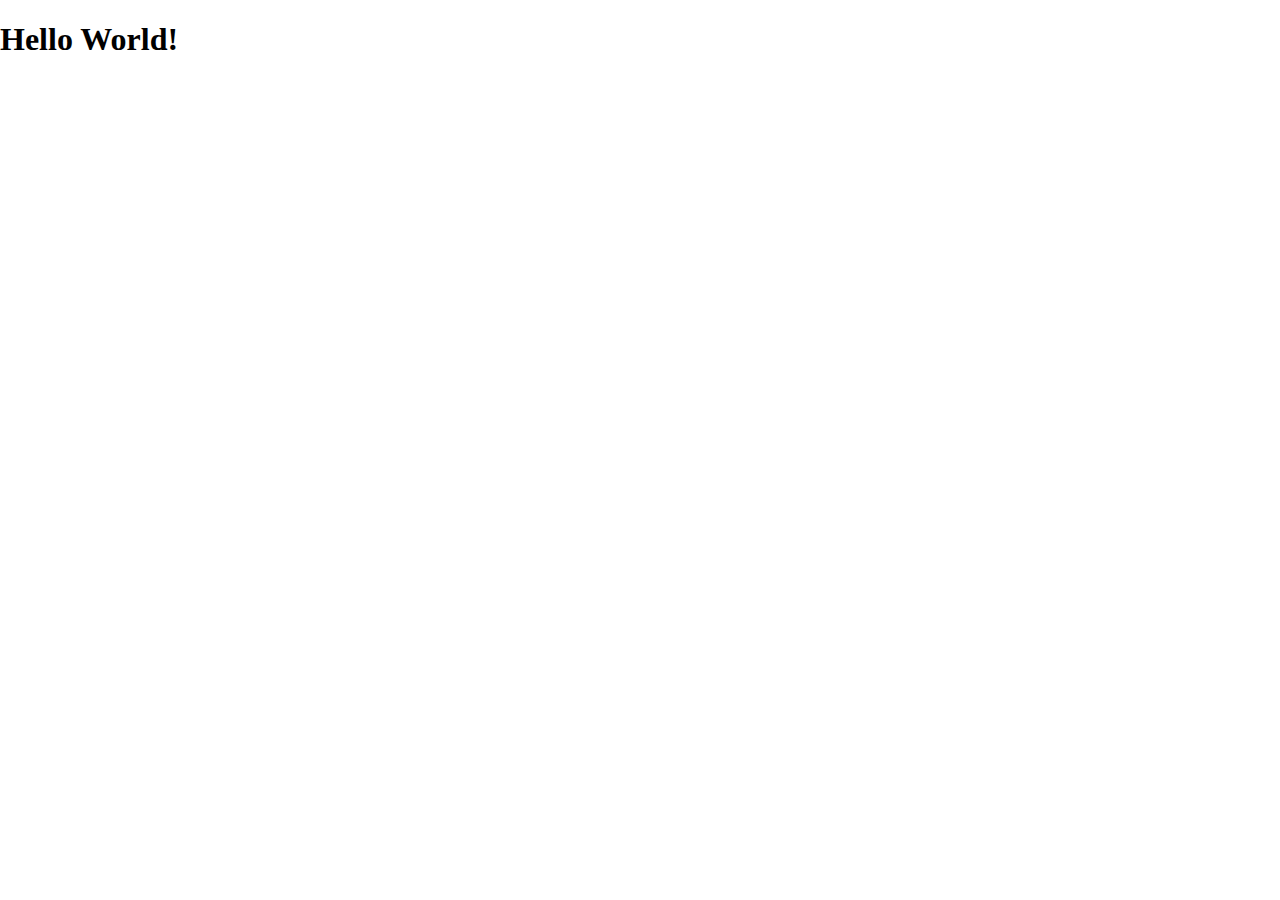
==== deploy/index.html @ ebaa6a8f "Template" ====
<!doctype html>
<html lang="en">

  <head>
    <meta charset="UTF-8">
    <meta name="viewport" content="width=device-width, initial-scale=1.0">
    <meta http-equiv="X-UA-Compatible" content="ie=edge">
    <link rel="stylesheet" href="css/styles.css">
    <title>Starting Template</title>
  </head>

  <body>

    <h1>Hello World!</h1>

    <!-- <header>

    </header>

    <section>

    </section>

    <footer>

    </footer> -->

    <script src="js/scripts-min.js"></script>
  </body>
</html>
---- deploy/css/styles.css ----
/* =============
    Mixins
============= */
/* ---------------- Font Sizing ---------------- */
html {
  font-size: 100%;
}

/* ---------------- Media Queries ---------------- */
/* =============
    Variables
============= */
/*! normalize.css v8.0.1 | MIT License | github.com/necolas/normalize.css */
/* Document
   ========================================================================== */
/**
 * 1. Correct the line height in all browsers.
 * 2. Prevent adjustments of font size after orientation changes in iOS.
 */
html {
  line-height: 1.15;
  /* 1 */
  -webkit-text-size-adjust: 100%;
  /* 2 */
}

/* Sections
   ========================================================================== */
/**
 * Remove the margin in all browsers.
 */
body {
  margin: 0;
}

/**
 * Render the `main` element consistently in IE.
 */
main {
  display: block;
}

/**
 * Correct the font size and margin on `h1` elements within `section` and
 * `article` contexts in Chrome, Firefox, and Safari.
 */
h1 {
  font-size: 2em;
  margin: 0.67em 0;
}

/* Grouping content
   ========================================================================== */
/**
 * 1. Add the correct box sizing in Firefox.
 * 2. Show the overflow in Edge and IE.
 */
hr {
  box-sizing: content-box;
  /* 1 */
  height: 0;
  /* 1 */
  overflow: visible;
  /* 2 */
}

/**
 * 1. Correct the inheritance and scaling of font size in all browsers.
 * 2. Correct the odd `em` font sizing in all browsers.
 */
pre {
  font-family: monospace, monospace;
  /* 1 */
  font-size: 1em;
  /* 2 */
}

/* Text-level semantics
   ========================================================================== */
/**
 * Remove the gray background on active links in IE 10.
 */
a {
  background-color: transparent;
}

/**
 * 1. Remove the bottom border in Chrome 57-
 * 2. Add the correct text decoration in Chrome, Edge, IE, Opera, and Safari.
 */
abbr[title] {
  border-bottom: none;
  /* 1 */
  text-decoration: underline;
  /* 2 */
  text-decoration: underline dotted;
  /* 2 */
}

/**
 * Add the correct font weight in Chrome, Edge, and Safari.
 */
b,
strong {
  font-weight: bolder;
}

/**
 * 1. Correct the inheritance and scaling of font size in all browsers.
 * 2. Correct the odd `em` font sizing in all browsers.
 */
code,
kbd,
samp {
  font-family: monospace, monospace;
  /* 1 */
  font-size: 1em;
  /* 2 */
}

/**
 * Add the correct font size in all browsers.
 */
small {
  font-size: 80%;
}

/**
 * Prevent `sub` and `sup` elements from affecting the line height in
 * all browsers.
 */
sub,
sup {
  font-size: 75%;
  line-height: 0;
  position: relative;
  vertical-align: baseline;
}

sub {
  bottom: -0.25em;
}

sup {
  top: -0.5em;
}

/* Embedded content
   ========================================================================== */
/**
 * Remove the border on images inside links in IE 10.
 */
img {
  border-style: none;
}

/* Forms
   ========================================================================== */
/**
 * 1. Change the font styles in all browsers.
 * 2. Remove the margin in Firefox and Safari.
 */
button,
input,
optgroup,
select,
textarea {
  font-family: inherit;
  /* 1 */
  font-size: 100%;
  /* 1 */
  line-height: 1.15;
  /* 1 */
  margin: 0;
  /* 2 */
}

/**
 * Show the overflow in IE.
 * 1. Show the overflow in Edge.
 */
button,
input {
  /* 1 */
  overflow: visible;
}

/**
 * Remove the inheritance of text transform in Edge, Firefox, and IE.
 * 1. Remove the inheritance of text transform in Firefox.
 */
button,
select {
  /* 1 */
  text-transform: none;
}

/**
 * Correct the inability to style clickable types in iOS and Safari.
 */
button,
[type=button],
[type=reset],
[type=submit] {
  -webkit-appearance: button;
}

/**
 * Remove the inner border and padding in Firefox.
 */
button::-moz-focus-inner,
[type=button]::-moz-focus-inner,
[type=reset]::-moz-focus-inner,
[type=submit]::-moz-focus-inner {
  border-style: none;
  padding: 0;
}

/**
 * Restore the focus styles unset by the previous rule.
 */
button:-moz-focusring,
[type=button]:-moz-focusring,
[type=reset]:-moz-focusring,
[type=submit]:-moz-focusring {
  outline: 1px dotted ButtonText;
}

/**
 * Correct the padding in Firefox.
 */
fieldset {
  padding: 0.35em 0.75em 0.625em;
}

/**
 * 1. Correct the text wrapping in Edge and IE.
 * 2. Correct the color inheritance from `fieldset` elements in IE.
 * 3. Remove the padding so developers are not caught out when they zero out
 *    `fieldset` elements in all browsers.
 */
legend {
  box-sizing: border-box;
  /* 1 */
  color: inherit;
  /* 2 */
  display: table;
  /* 1 */
  max-width: 100%;
  /* 1 */
  padding: 0;
  /* 3 */
  white-space: normal;
  /* 1 */
}

/**
 * Add the correct vertical alignment in Chrome, Firefox, and Opera.
 */
progress {
  vertical-align: baseline;
}

/**
 * Remove the default vertical scrollbar in IE 10+.
 */
textarea {
  overflow: auto;
}

/**
 * 1. Add the correct box sizing in IE 10.
 * 2. Remove the padding in IE 10.
 */
[type=checkbox],
[type=radio] {
  box-sizing: border-box;
  /* 1 */
  padding: 0;
  /* 2 */
}

/**
 * Correct the cursor style of increment and decrement buttons in Chrome.
 */
[type=number]::-webkit-inner-spin-button,
[type=number]::-webkit-outer-spin-button {
  height: auto;
}

/**
 * 1. Correct the odd appearance in Chrome and Safari.
 * 2. Correct the outline style in Safari.
 */
[type=search] {
  -webkit-appearance: textfield;
  /* 1 */
  outline-offset: -2px;
  /* 2 */
}

/**
 * Remove the inner padding in Chrome and Safari on macOS.
 */
[type=search]::-webkit-search-decoration {
  -webkit-appearance: none;
}

/**
 * 1. Correct the inability to style clickable types in iOS and Safari.
 * 2. Change font properties to `inherit` in Safari.
 */
::-webkit-file-upload-button {
  -webkit-appearance: button;
  /* 1 */
  font: inherit;
  /* 2 */
}

/* Interactive
   ========================================================================== */
/*
 * Add the correct display in Edge, IE 10+, and Firefox.
 */
details {
  display: block;
}

/*
 * Add the correct display in all browsers.
 */
summary {
  display: list-item;
}

/* Misc
   ========================================================================== */
/**
 * Add the correct display in IE 10+.
 */
template {
  display: none;
}

/**
 * Add the correct display in IE 10.
 */
[hidden] {
  display: none;
}

/* =============
    Base
============= */
/* =============
    Typography
============= */
/* =============
    Buttons
============= */
/* =============
    Forms
============= */
[type=text], [type=password], [type=date], [type=datetime], [type=datetime-local], [type=month], [type=week], [type=email], [type=number], [type=search], [type=tel], [type=time], [type=url], [type=color], textarea {
  box-shadow: none;
}

[type=text]:focus, [type=password]:focus, [type=date]:focus, [type=datetime]:focus, [type=datetime-local]:focus, [type=month]:focus, [type=week]:focus, [type=email]:focus, [type=number]:focus, [type=search]:focus, [type=tel]:focus, [type=time]:focus, [type=url]:focus, [type=color]:focus, textarea:focus {
  box-shadow: none;
}

input[type=text],
input[type=email],
input[type=password],
textarea {
  -webkit-appearance: none;
}

/* =============
    Navigation
============= */
/* =============
    Header
============= */
/* =============
    Footer
============= */
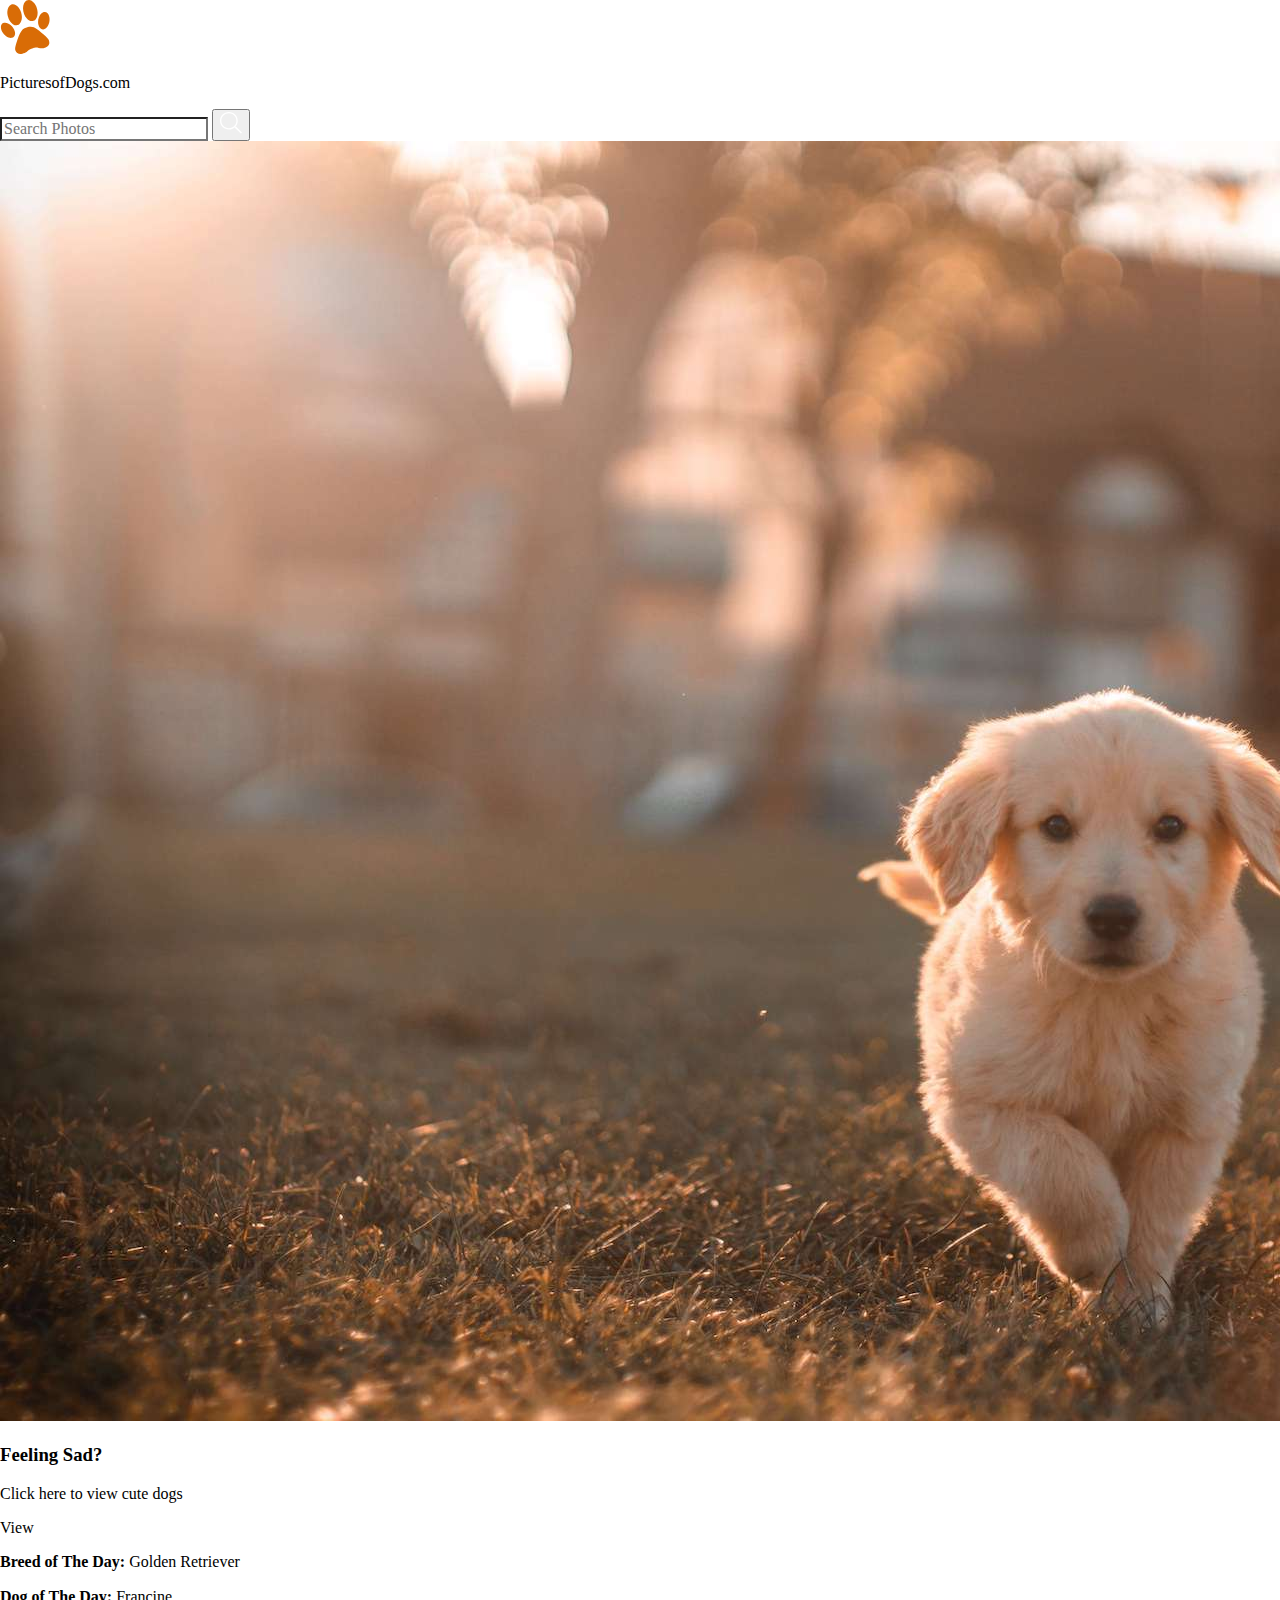
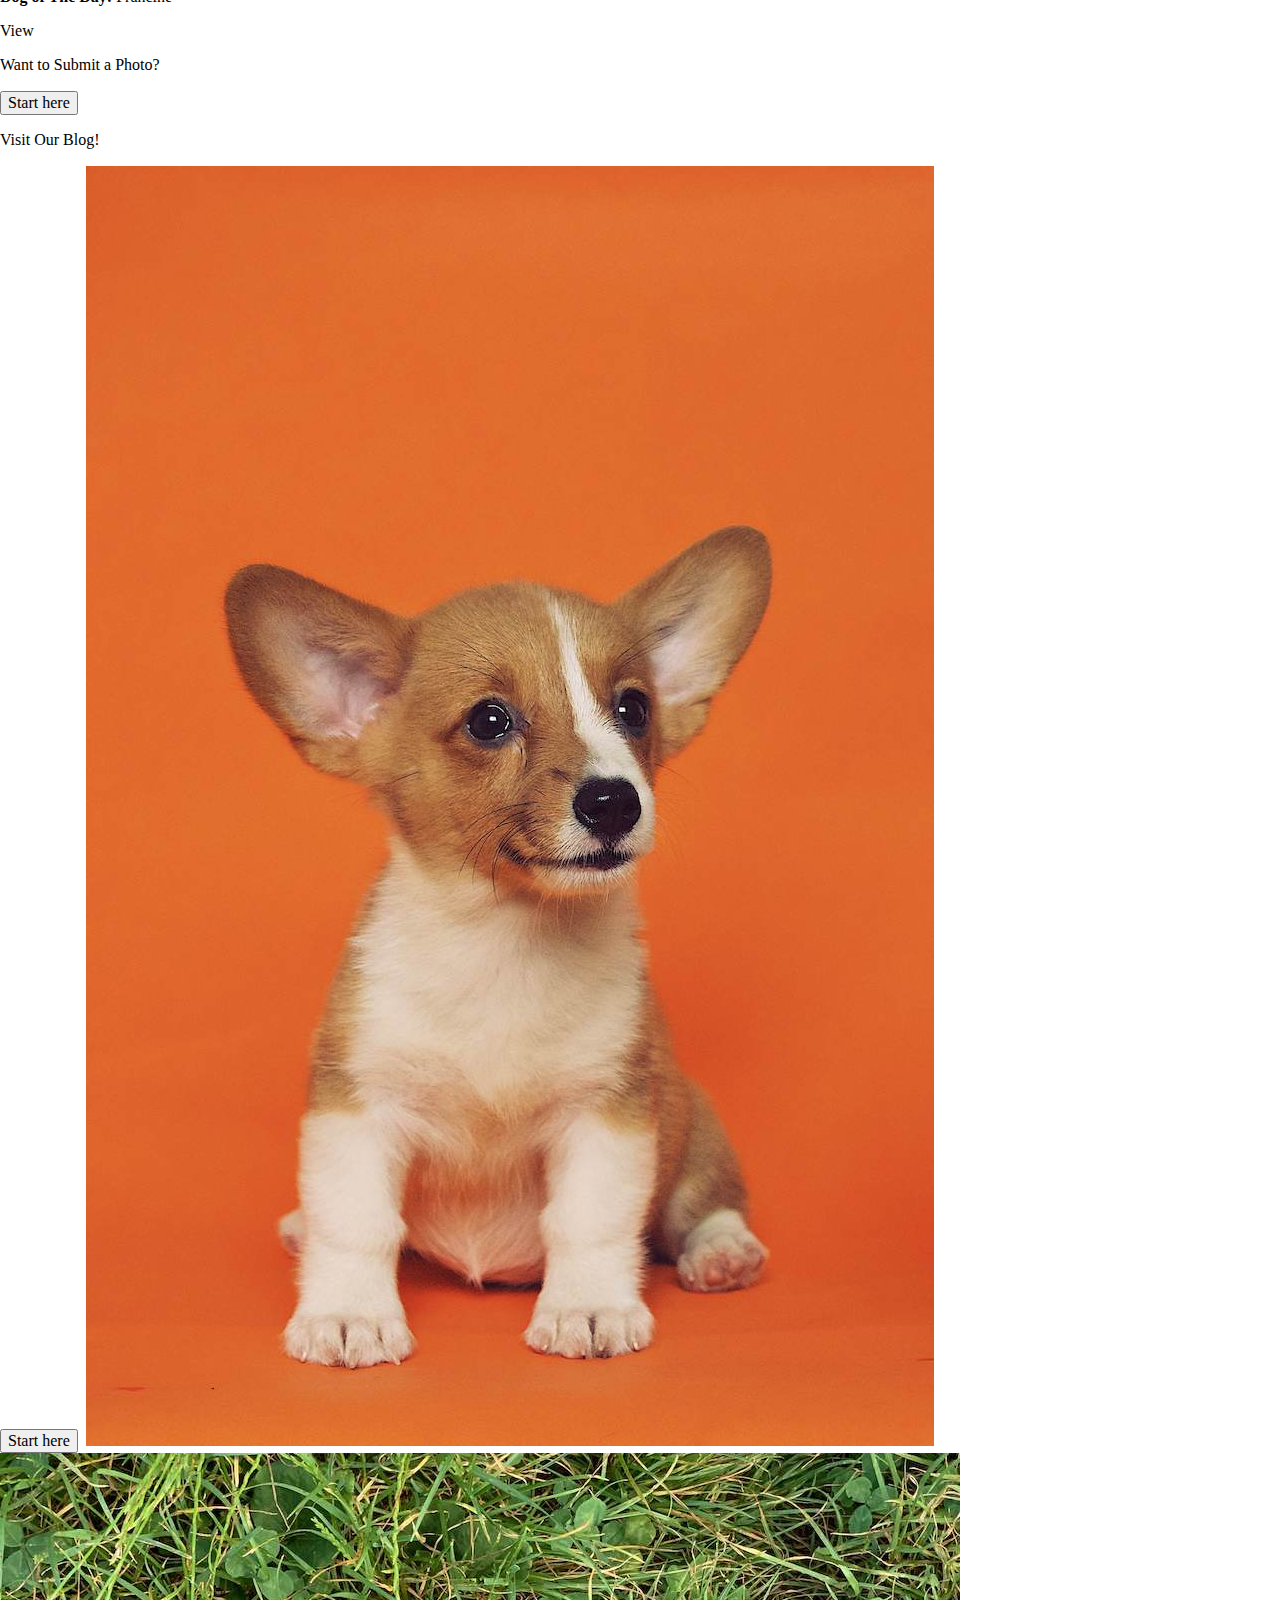
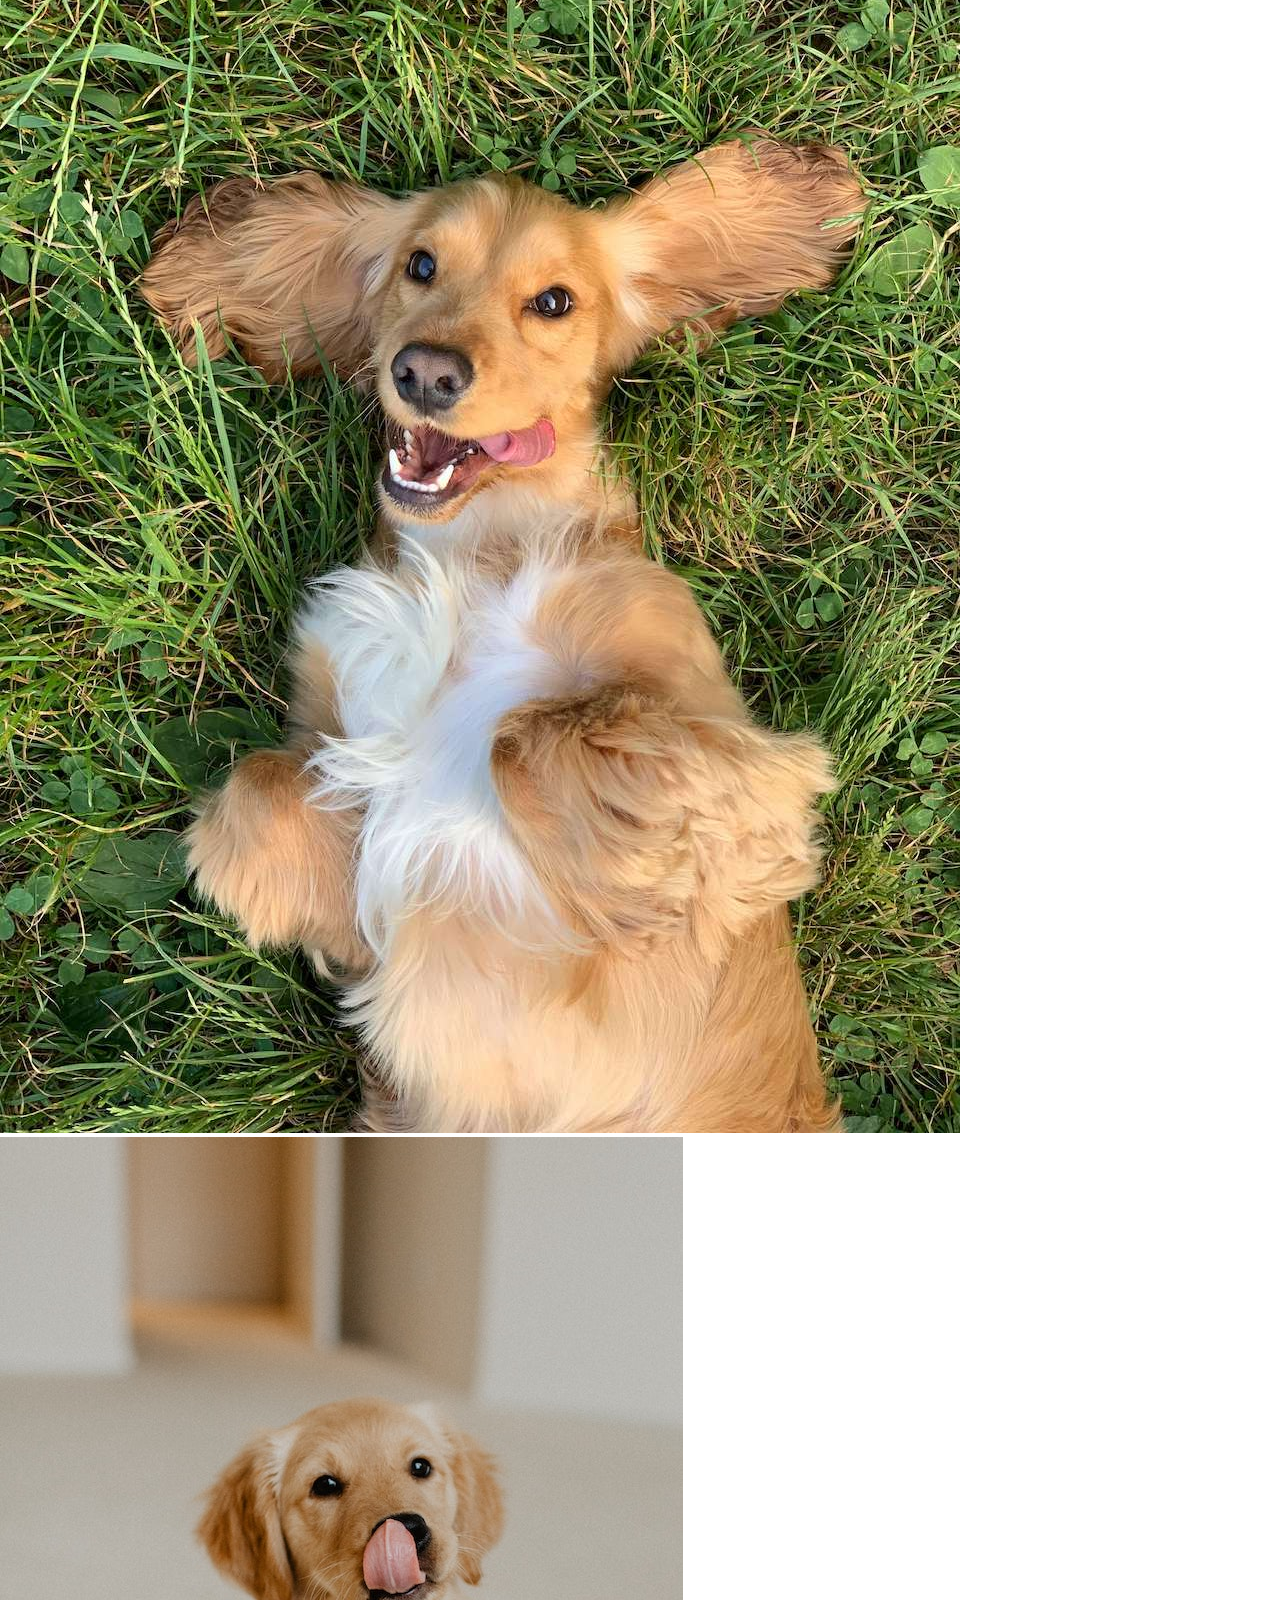
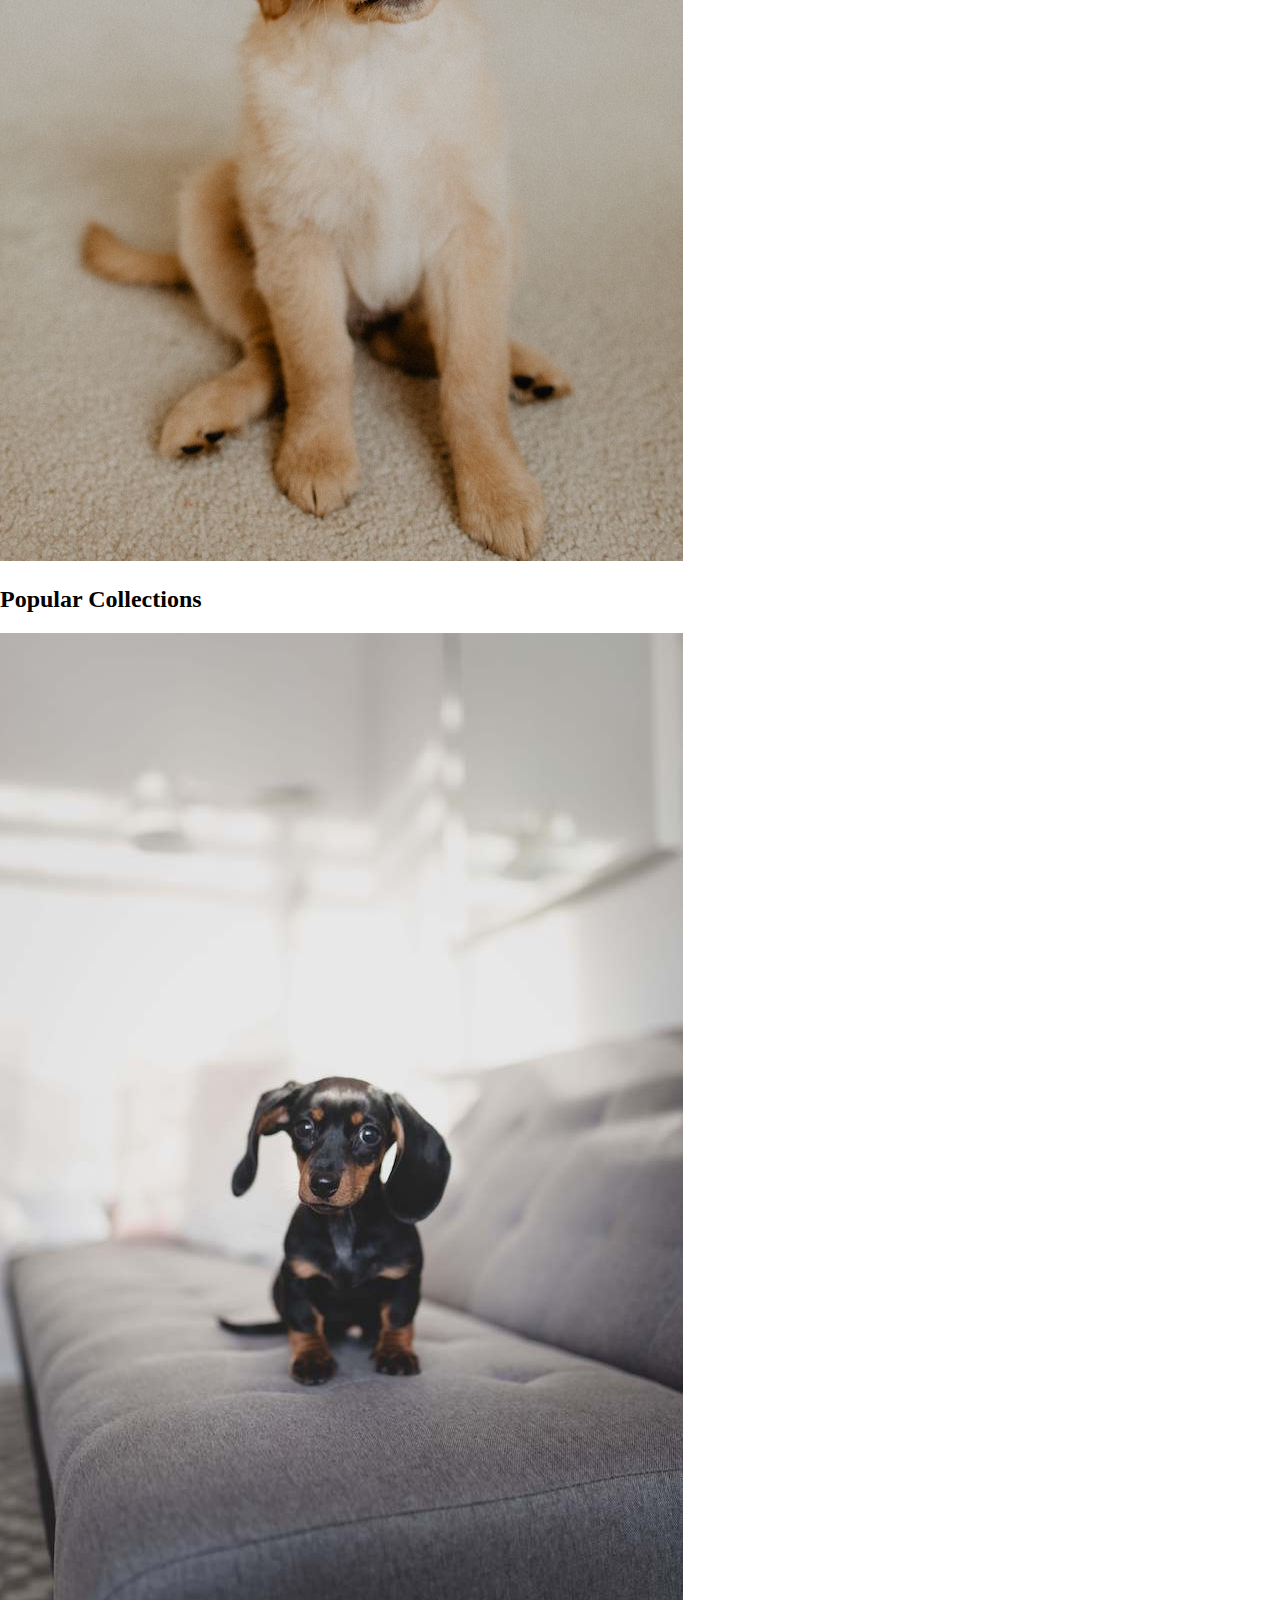
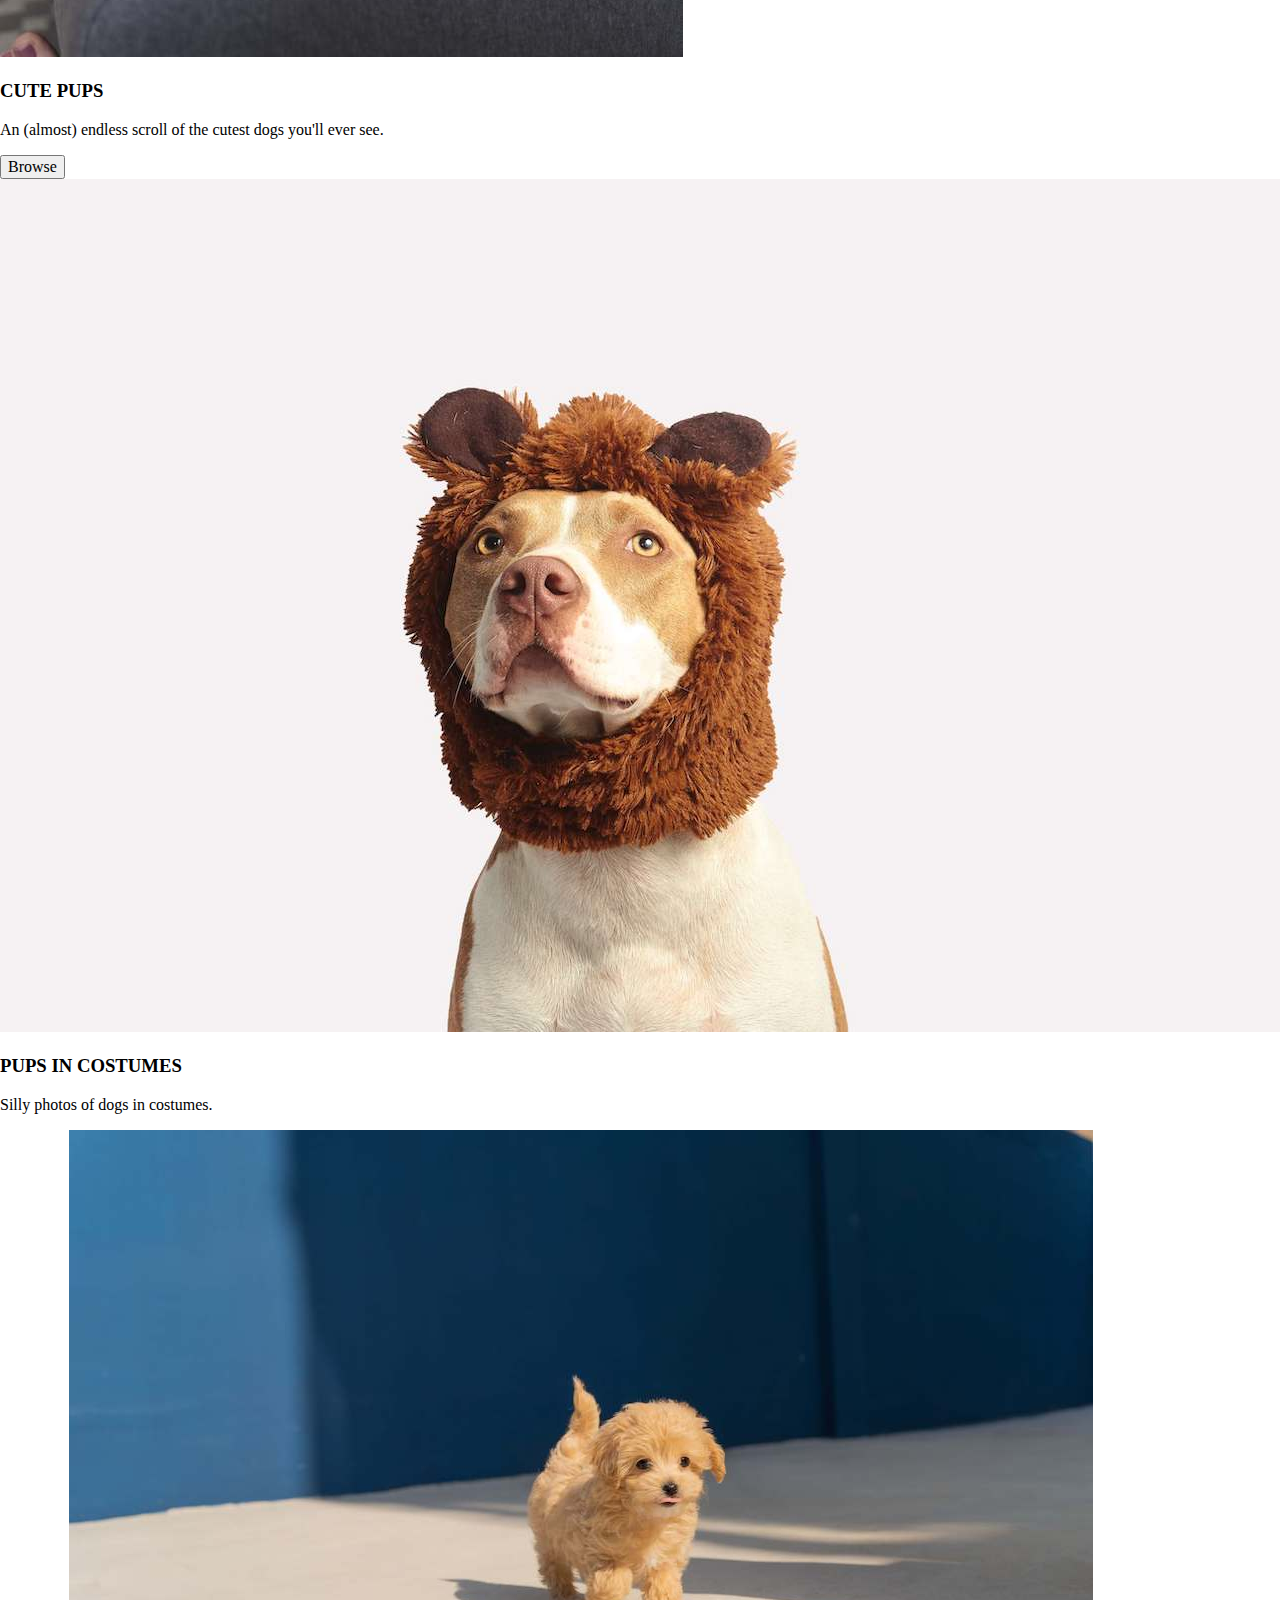
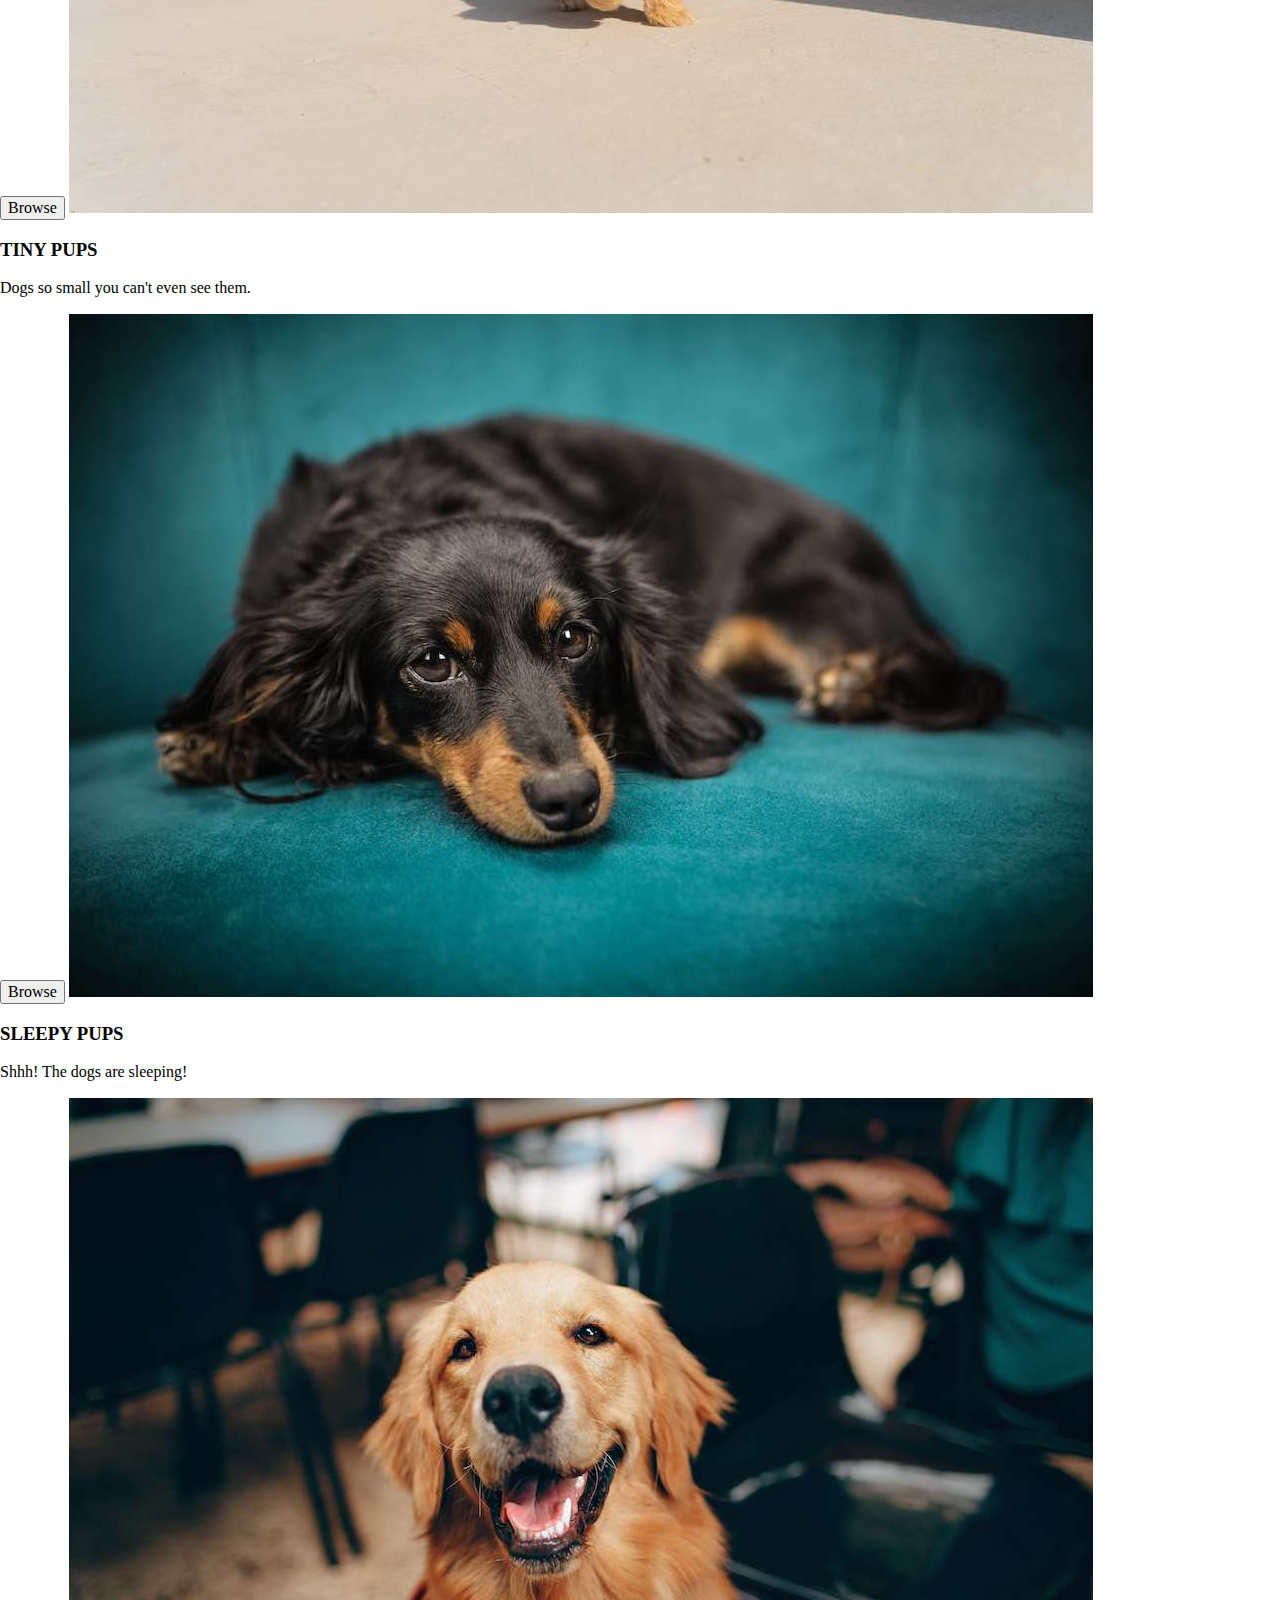
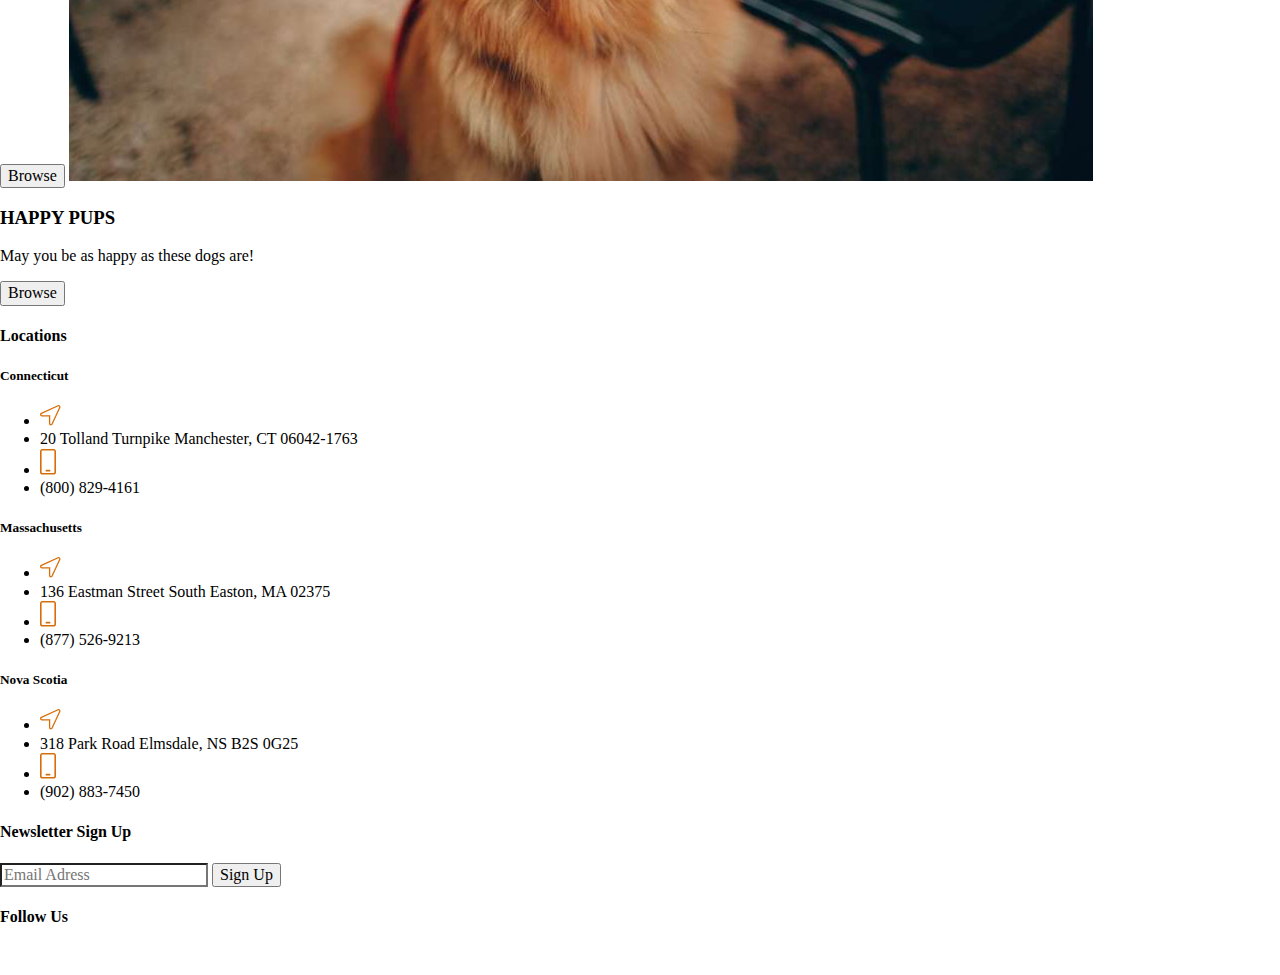
==== commit f4d461e6: "4/12 Homework" ====
--- a/deploy/index.html
+++ b/deploy/index.html
@@ -6,25 +6,133 @@
     <meta name="viewport" content="width=device-width, initial-scale=1.0">
     <meta http-equiv="X-UA-Compatible" content="ie=edge">
     <link rel="stylesheet" href="css/styles.css">
-    <title>Starting Template</title>
+    <title>PicturesofDogs</title>
   </head>
 
+  
+
   <body>
-
-    <h1>Hello World!</h1>
-
-    <!-- <header>
-
+    <header>
+      <nav>
+        <img src="img/logo/logo.svg" alt="PicturesofDogs.com paw logo"/>
+        <p>PicturesofDogs.com</p>
+      </nav>
+      <div class="search-container">
+        <form action="/action_page.php">
+          <input type="text" placeholder="Search Photos" name="search">
+          <button type="submit">
+            <img src="img/icon/search.svg">
+          </button>
+        </form>
+      </div>
     </header>
-
+  
+    <!--hero 1-->
     <section>
-
+      <img src="img/hero/prance.jpg" alt="golden retriever puppy prancing"/>
     </section>
-
-    <footer>
-
-    </footer> -->
-
-    <script src="js/scripts-min.js"></script>
+  
+    <!--bar-->
+    <h3>Feeling Sad?</h3>
+    <p>Click here to view cute dogs</p>
+    <p><a href=""></a>View</p> <!--Add Link and icon-->
+  
+    <p><strong>Breed of The Day: </strong>Golden Retriever</p>
+    <p><strong>Dog of The Day: </strong>Francine</p>
+    <p><a href=""></a>View</p> <!--Add Link and icon-->
+  
+    <!--cards 1-->
+    <p>Want to Submit a Photo?</p>
+    <button onclick="">Start here</button>
+    <img src=""/> <!--Add Circle Photo-->
+  
+    <p>Visit Our Blog!</p>
+    <button onclick="">Start here</button>
+    <img src=""/> <!--Add Circle Photo-->
+  
+    <!--photo grid-->
+    <img src="img/hero/corgi.jpg" alt="corgi puppy"/>
+    <img src="img/hero/silly.jpg" alt="dauchsund with his tounge out"/>
+    <img src="img/hero/tounge.jpg" alt="golden retriever puppy with his tounge out"/>
+  
+  
+    <!--cards 2-->
+    <section>
+      <h2>Popular Collections</h2>
+  
+      <img src="img/cards/cute.jpg" alt="cute dauchsund puppy"/>
+      <h3>CUTE PUPS</h3>
+      <p>An (almost) endless scroll of the cutest dogs you'll ever see.</p>
+      <button onclick="">Browse</button>
+  
+      <img src="img/cards/costume.jpg" alt="dog in a costume"/>
+      <h3>PUPS IN COSTUMES</h3>
+      <p>Silly photos of dogs in costumes.</p>
+      <button onclick="">Browse</button>
+  
+      <img src="img/cards/tiny.jpg" alt="tiny dog"/>
+      <h3>TINY PUPS</h3>
+      <p>Dogs so small you can't even see them.</p>
+      <button onclick="">Browse</button>
+  
+      <img src="img/cards/sleepy.jpg" alt="sleeping dog"/>
+      <h3>SLEEPY PUPS</h3>
+      <p>Shhh! The dogs are sleeping!</p>
+      <button onclick="">Browse</button>
+  
+      <img src="img/cards/happy.jpg" alt="happy dog"/>
+      <h3>HAPPY PUPS</h3>
+      <p>May you be as happy as these dogs are!</p>
+      <button onclick="">Browse</button>
+      
+    </section>
+  
+      <footer>
+  
+        <h4>Locations</h4>
+        
+        <h5>Connecticut</h5>
+        <ul>
+          <li><embed src="img/icon/location.svg"/></li>
+          <li>20 Tolland  Turnpike
+            Manchester, CT 06042-1763</li>
+          <li><embed src="img/icon/mobile.svg"/></li>
+          <li>(800) 829-4161</li>
+        </ul>
+  
+        <h5>Massachusetts</h5>
+        <ul>
+          <li><embed src="img/icon/location.svg"/></li>
+          <li>136 Eastman Street South 
+            Easton,  MA 02375</li>
+            <li><embed src="img/icon/mobile.svg"/></li>
+          <li>(877)  526-9213</li>
+       </ul>
+  
+        <h5>Nova Scotia</h5>
+        <ul>
+          <li><embed src="img/icon/location.svg"/></li>
+          <li>318 Park Road 
+            Elmsdale, NS B2S 0G25</li>
+            <li><embed src="img/icon/mobile.svg"/></li>
+          <li>(902) 883-7450</li>
+        </ul>
+        
+  
+        <h4>Newsletter Sign Up</h4>
+        <form action="/action_page.php">
+          <input type="text" placeholder="Email Adress" name="email">
+          <button type="button" onclick="">Sign Up</button>
+        </form>
+  
+  
+        <h4>Follow Us</h4>
+        <img src="img/logo/youtube.svg"/> <!--Logos didnt copy over from Figma, file is blank-->
+        <img src="img/logo/twitter.svg"/> <!--Link logos to websites?-->
+        <img src="img/logo/instagram.svg"/>
+        <img src="img/logo/facebook.svg"/>
+  
+      </footer>
+          <script src="js/scripts-min.js"></script>
   </body>
 </html>
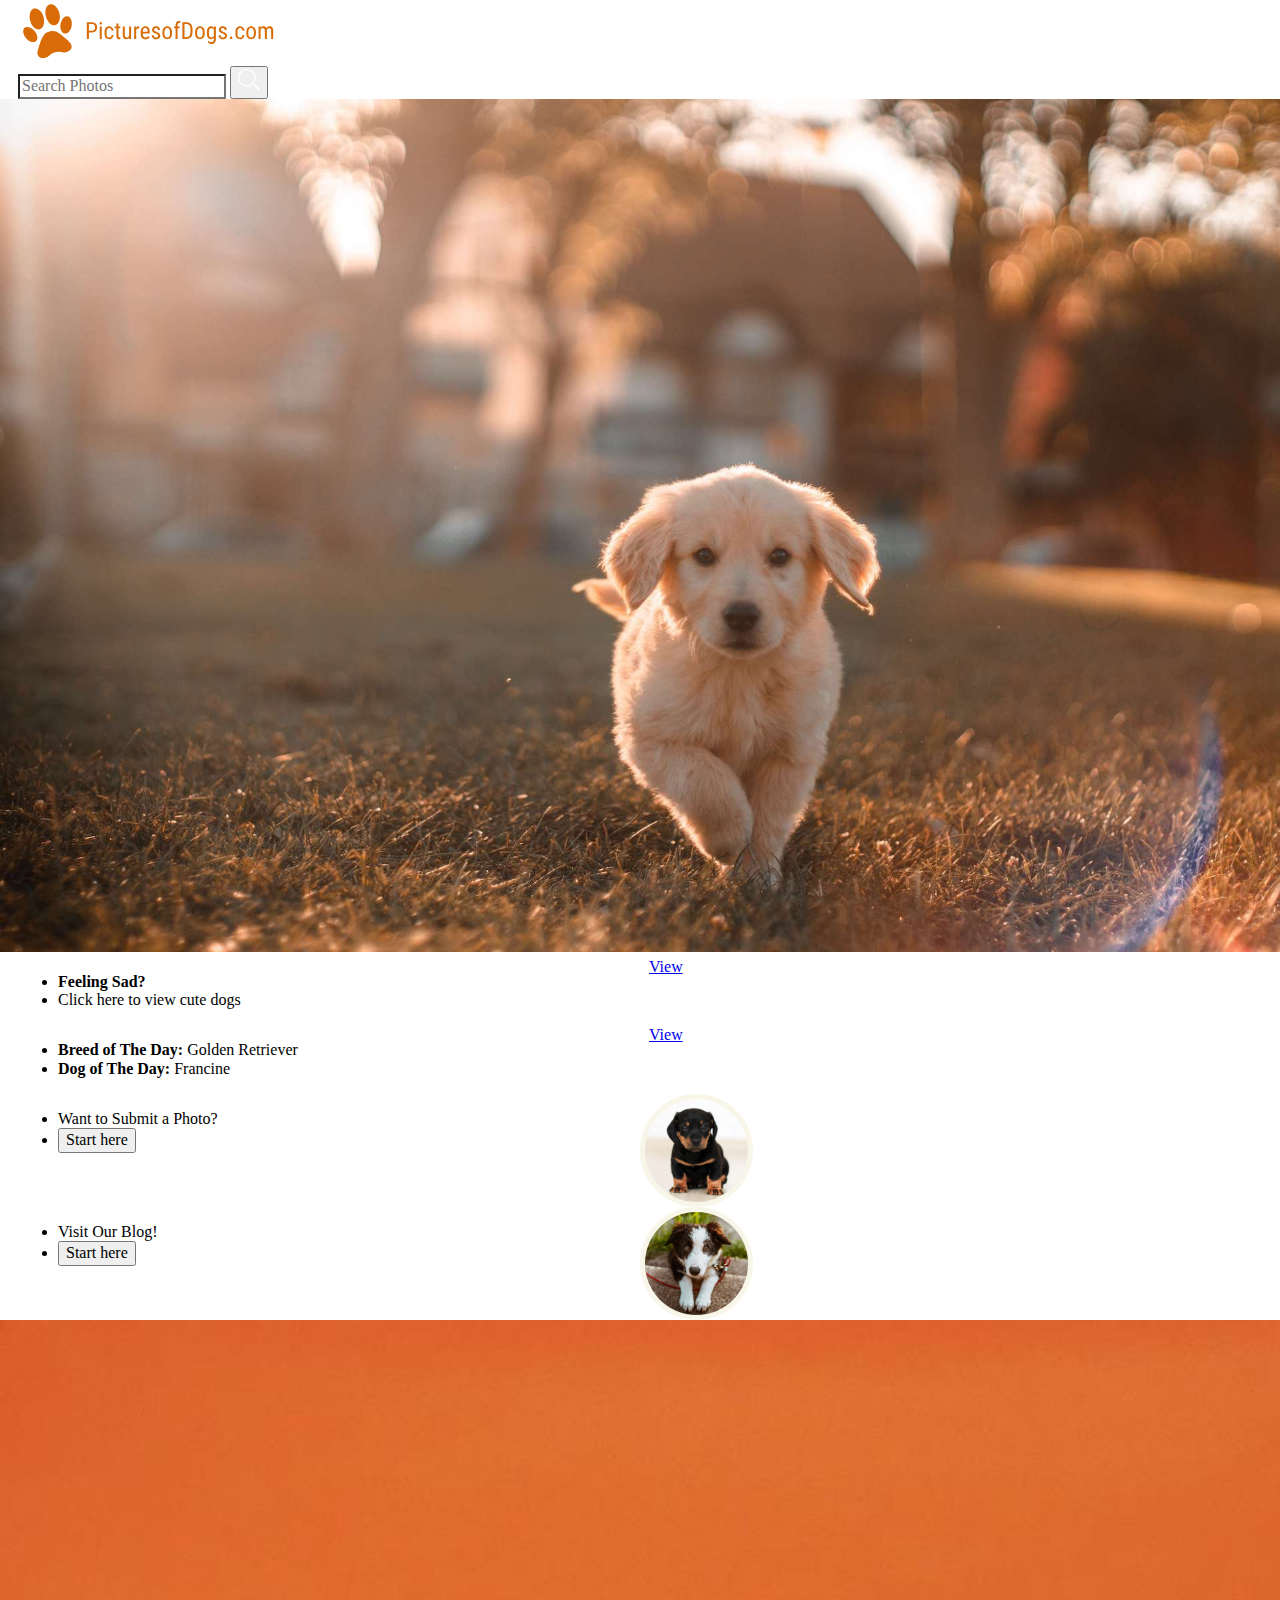
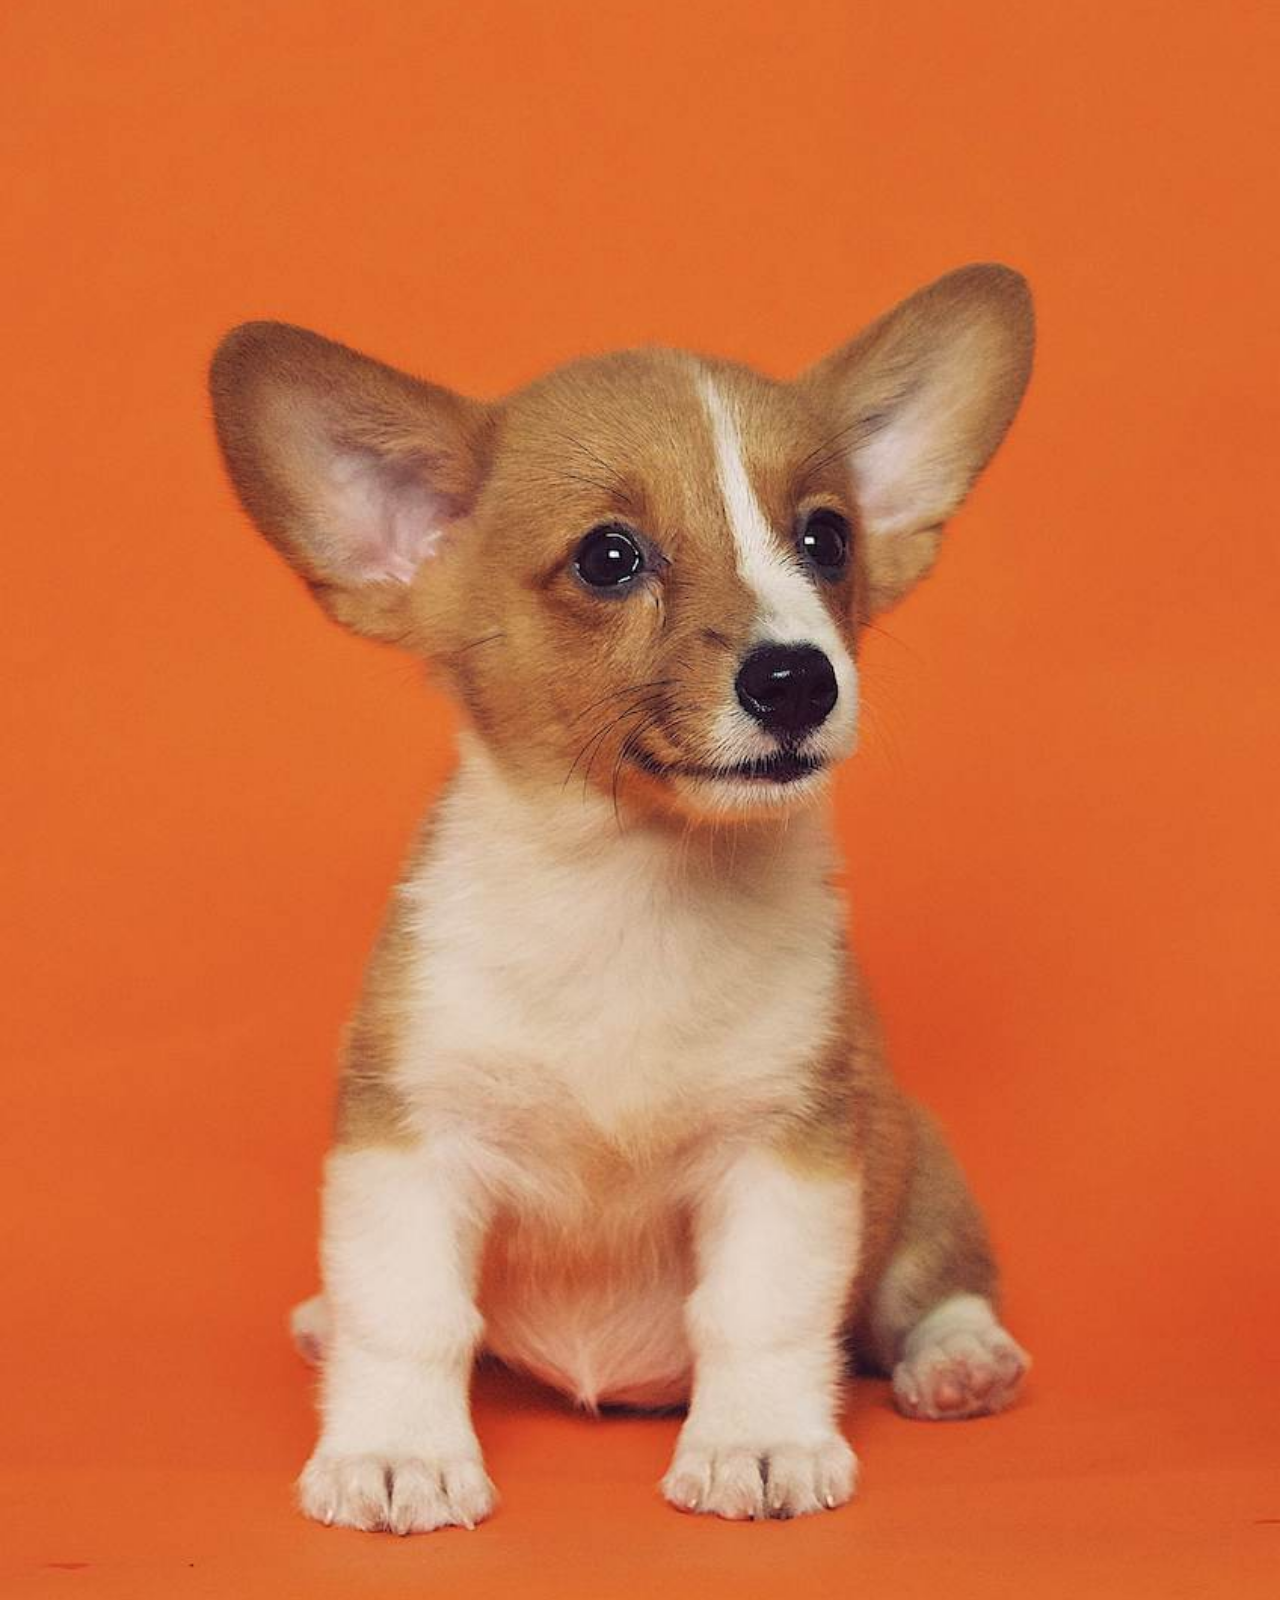
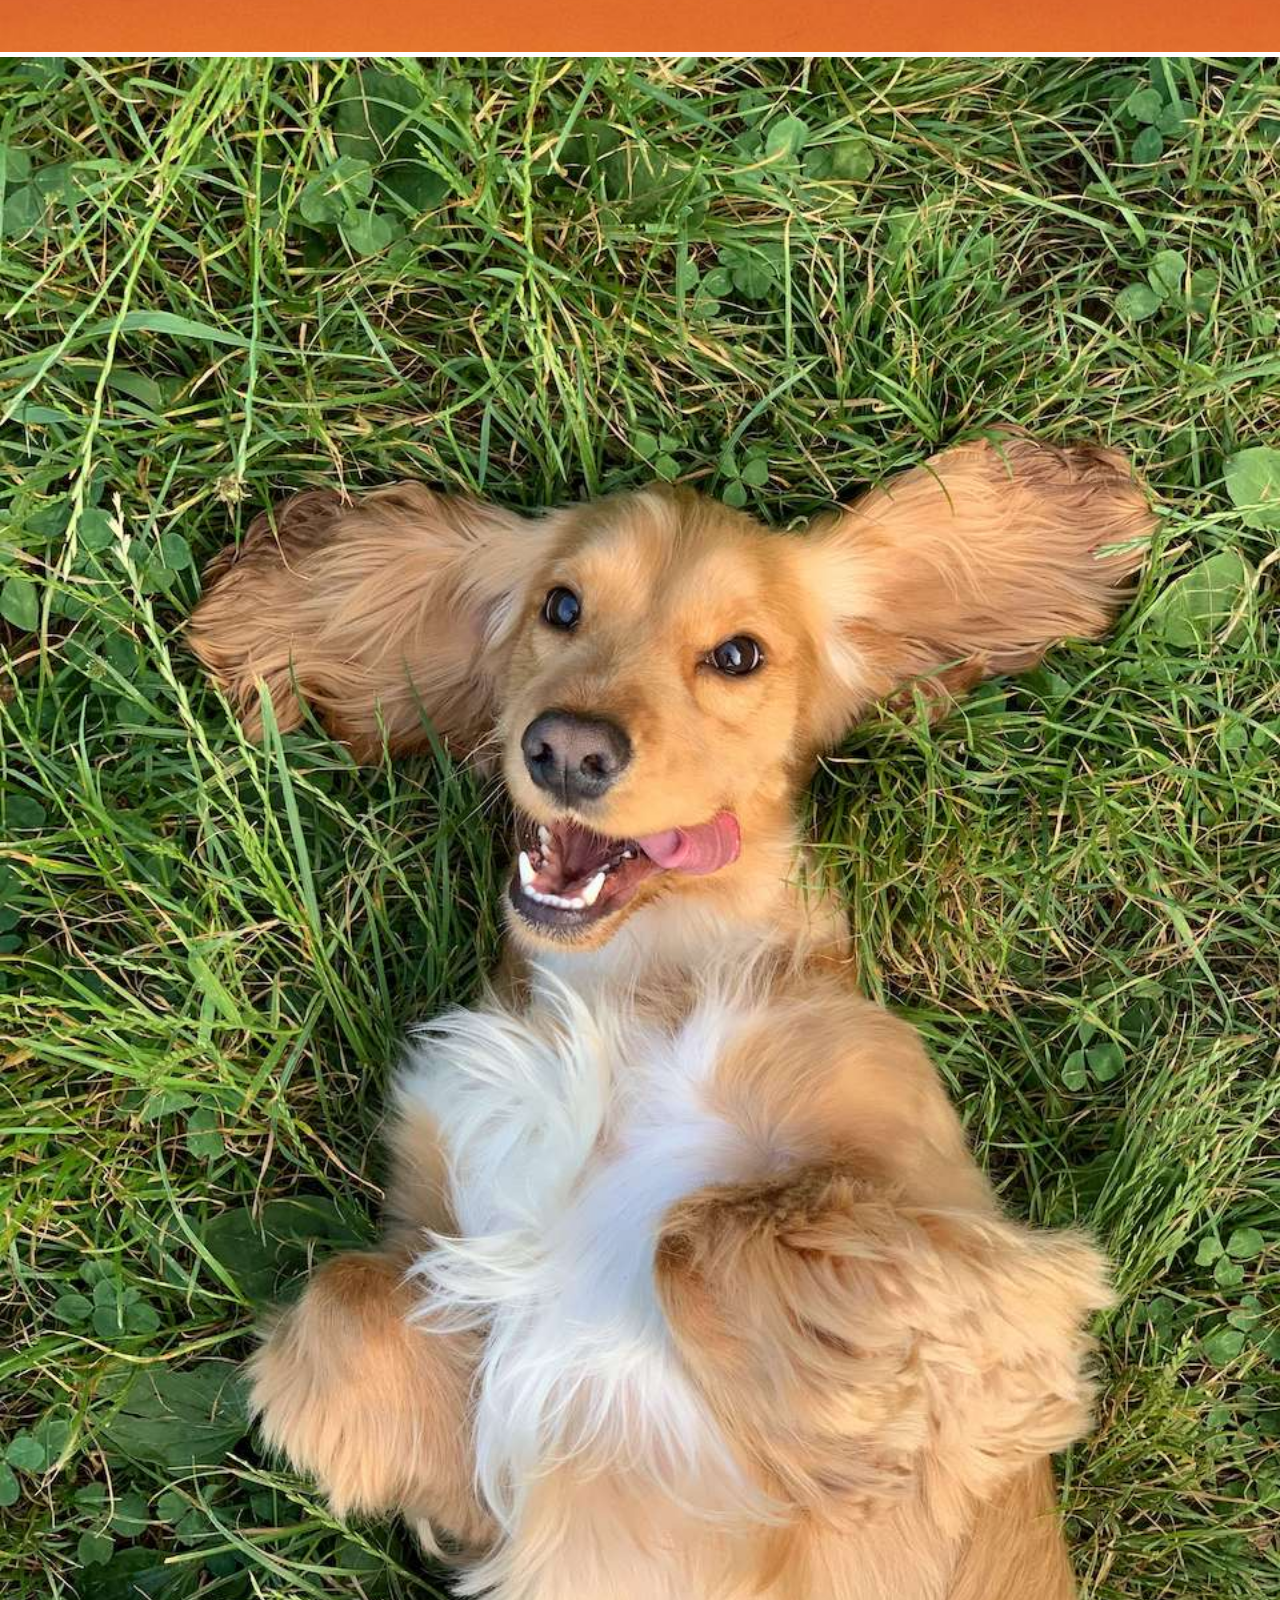
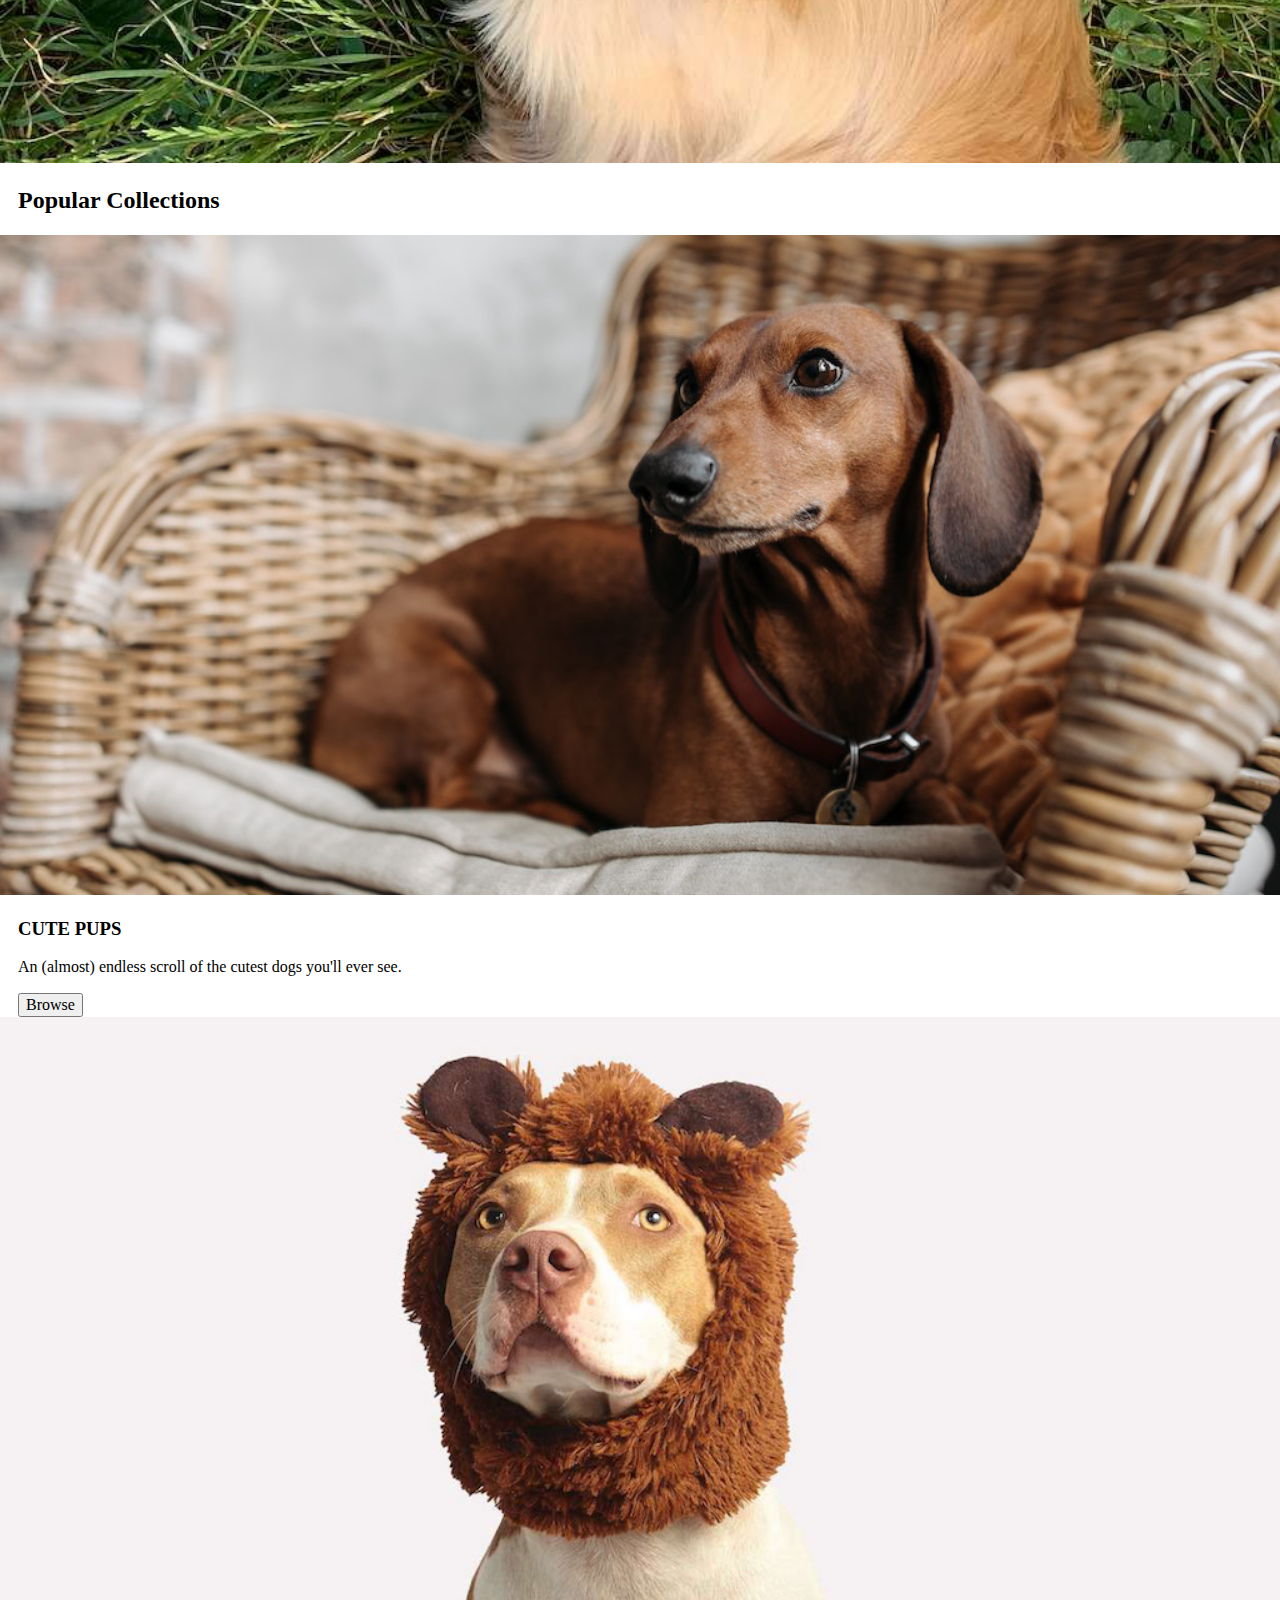
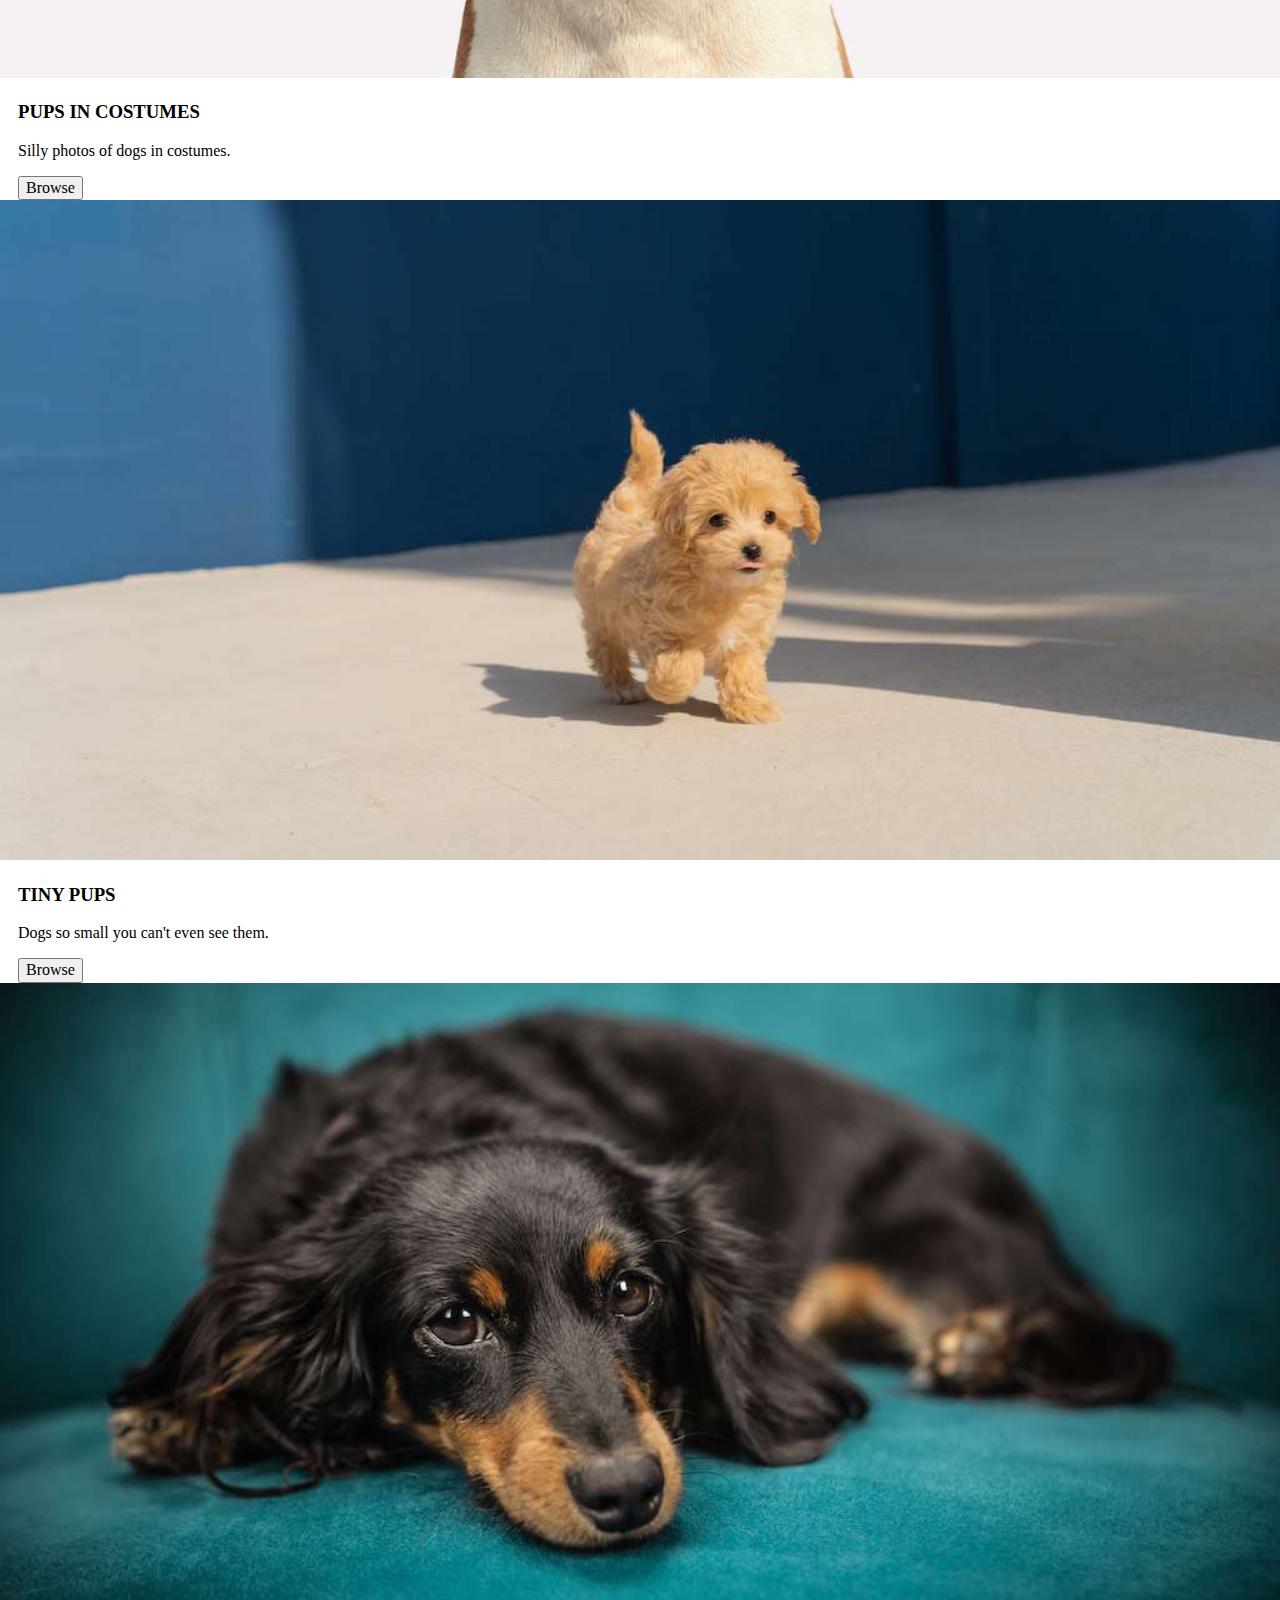
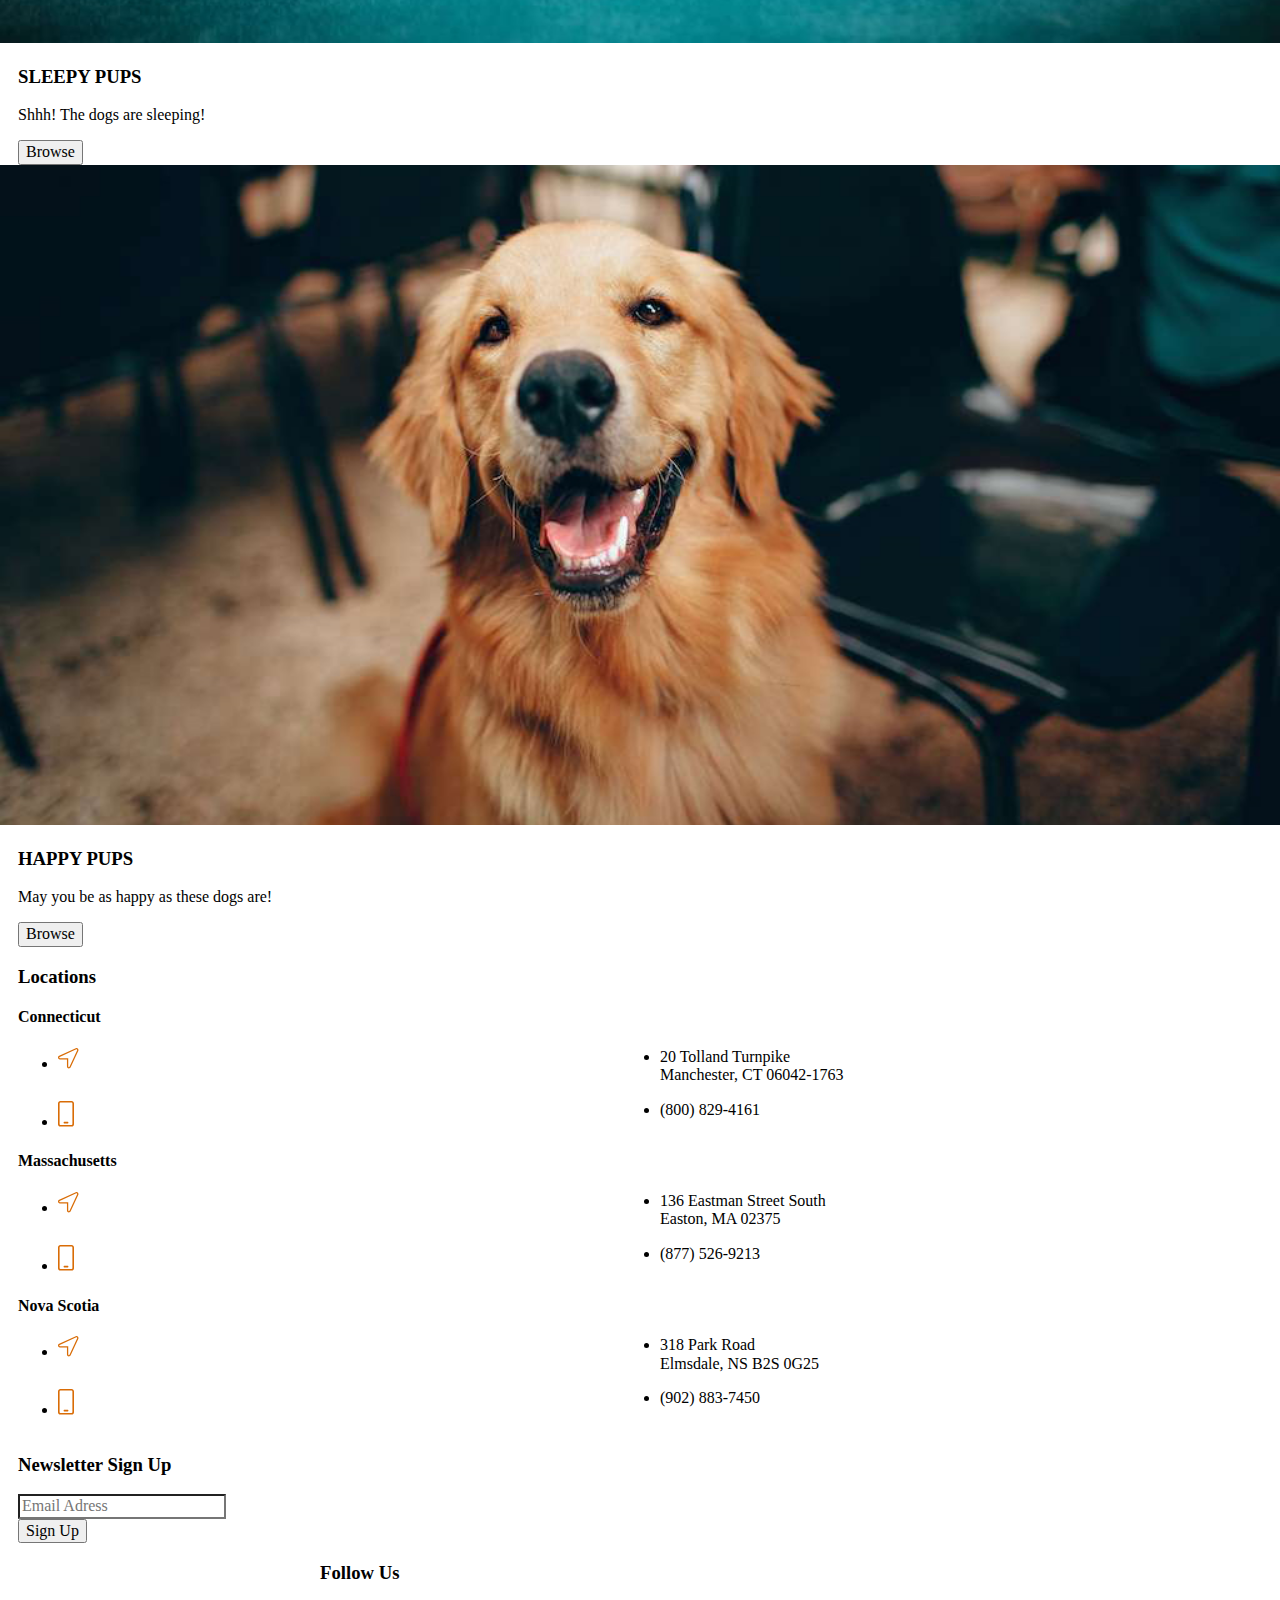
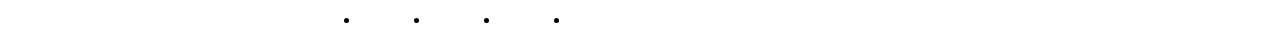
==== commit f0ea4c76: "Reskin CSS (grid)" ====
--- a/deploy/index.html
+++ b/deploy/index.html
@@ -9,130 +9,222 @@
     <title>PicturesofDogs</title>
   </head>
 
-  
-
   <body>
-    <header>
-      <nav>
-        <img src="img/logo/logo.svg" alt="PicturesofDogs.com paw logo"/>
-        <p>PicturesofDogs.com</p>
-      </nav>
-      <div class="search-container">
-        <form action="/action_page.php">
-          <input type="text" placeholder="Search Photos" name="search">
-          <button type="submit">
-            <img src="img/icon/search.svg">
-          </button>
-        </form>
+
+    <header class="container">
+      <div class="content">
+        <div>
+          <img src="img/logo/logo-small.svg" alt="PicturesofDogs.com paw logo"/>
+        </div>
       </div>
     </header>
+
+      <div class="search container">
+        <div class="content">
+          <form action="/action_page.php">
+            <input type="text" placeholder="Search Photos" name="search">
+            <button type="submit">
+              <img src="img/icon/search.svg" alt="search icon">
+            </button>
+          </form>
+        </div>
+      </div>
+    
   
     <!--hero 1-->
+    <section class="hero">
+      <img src="img/hero/prance.jpg" alt="golden retriever puppy prancing"/>
+    </section> 
+
+    <!--banners-->
+    <div class="banners container">
+      <div class="content">
+        <ul>
+          <li><strong>Feeling Sad?</strong></li>
+          <li>Click here to view cute dogs</li>
+        </ul>
+        <a href="#"><img src="img/icon/arrow.svg" alt="arrow">View</a> <!--Add Link?-->
+      </div>
+    </div>
+
+     <div class="banners container">
+       <div class="content">
+         <ul>
+          <li><strong>Breed of The Day: </strong>Golden Retriever</li>
+          <li><strong>Dog of The Day: </strong>Francine</li>
+        </ul>
+          <a href="#"><img src="img/icon/arrow.svg" alt="arrow">View</a> <!--Add Link?-->
+        </div>
+      </div>
+
+    <!--Start Here-->
+    <div class="start-here container">
+      <div class="content">
+        <ul>
+          <li>Want to Submit a Photo?</li>
+          <li><button onclick="">Start here</button></li>
+        </ul>
+        <img src="img/cards/puppy.png" alt=puppy> 
+      </div>
+    </div>
+  
+    <div class="start-here container">
+      <div class="content">
+        <ul>
+          <li>Visit Our Blog!</li>
+          <li><button onclick="">Start here</button></li>
+        </ul>
+        <img src="img/cards/collie.png" alt=collie>
+      </div>
+    </div>
+  
+    <!--Photo Grid-->
     <section>
-      <img src="img/hero/prance.jpg" alt="golden retriever puppy prancing"/>
+      <div class="photo-grid">
+        <img src="img/hero/corgi.jpg" alt="corgi puppy"/>
+      </div>
+      <div class="photo-grid">
+        <img src="img/hero/silly.jpg" alt="dauchsund with his tounge out"/>
+      </div>
+
     </section>
   
-    <!--bar-->
-    <h3>Feeling Sad?</h3>
-    <p>Click here to view cute dogs</p>
-    <p><a href=""></a>View</p> <!--Add Link and icon-->
-  
-    <p><strong>Breed of The Day: </strong>Golden Retriever</p>
-    <p><strong>Dog of The Day: </strong>Francine</p>
-    <p><a href=""></a>View</p> <!--Add Link and icon-->
-  
-    <!--cards 1-->
-    <p>Want to Submit a Photo?</p>
-    <button onclick="">Start here</button>
-    <img src=""/> <!--Add Circle Photo-->
-  
-    <p>Visit Our Blog!</p>
-    <button onclick="">Start here</button>
-    <img src=""/> <!--Add Circle Photo-->
-  
-    <!--photo grid-->
-    <img src="img/hero/corgi.jpg" alt="corgi puppy"/>
-    <img src="img/hero/silly.jpg" alt="dauchsund with his tounge out"/>
-    <img src="img/hero/tounge.jpg" alt="golden retriever puppy with his tounge out"/>
-  
-  
-    <!--cards 2-->
-    <section>
-      <h2>Popular Collections</h2>
-  
-      <img src="img/cards/cute.jpg" alt="cute dauchsund puppy"/>
-      <h3>CUTE PUPS</h3>
-      <p>An (almost) endless scroll of the cutest dogs you'll ever see.</p>
-      <button onclick="">Browse</button>
-  
-      <img src="img/cards/costume.jpg" alt="dog in a costume"/>
-      <h3>PUPS IN COSTUMES</h3>
-      <p>Silly photos of dogs in costumes.</p>
-      <button onclick="">Browse</button>
-  
-      <img src="img/cards/tiny.jpg" alt="tiny dog"/>
-      <h3>TINY PUPS</h3>
-      <p>Dogs so small you can't even see them.</p>
-      <button onclick="">Browse</button>
-  
-      <img src="img/cards/sleepy.jpg" alt="sleeping dog"/>
-      <h3>SLEEPY PUPS</h3>
-      <p>Shhh! The dogs are sleeping!</p>
-      <button onclick="">Browse</button>
-  
-      <img src="img/cards/happy.jpg" alt="happy dog"/>
-      <h3>HAPPY PUPS</h3>
-      <p>May you be as happy as these dogs are!</p>
-      <button onclick="">Browse</button>
+    <!--Popular Collections-->
+    <div class="collections container">
+      <h2 class="content">Popular Collections</h2>
+    </div>
+  
+    <article>
+      <div class="collections">
+        <img src="img/cards/cute.jpg" alt="cute dauchsund puppy"/>
+      </div>
+      <div class="collections container">
+        <div class="content">
+          <h3>CUTE PUPS</h3>
+          <p>An (almost) endless scroll of the cutest dogs you'll ever see.</p>
+          <button onclick="">Browse</button>
+        </div>
+      </div>
+    </article>
+
+   <article>
+     <div class="collections">
+        <img src="img/cards/costume.jpg" alt="dog in a costume"/>
+      </div>
+      <div class="collections container">
+        <div class="content">
+          <h3>PUPS IN COSTUMES</h3>
+          <p>Silly photos of dogs in costumes.</p>
+          <button onclick="">Browse</button>
+        </div>
+      </div>
+    </article>
+
+    <article>
+      <div class="collections">
+        <img src="img/cards/tiny.jpg" alt="tiny dog"/>
+      </div>
+      <div class="collections container">
+        <div class="content">
+          <h3>TINY PUPS</h3>
+          <p>Dogs so small you can't even see them.</p>
+          <button onclick="">Browse</button>
+        </div>
+      </div>
+    </article>
+
+    <article>
+      <div class="collections">
+        <img src="img/cards/sleepy.jpg" alt="sleeping dog"/>
+      </div>
+      <div class="collections container">
+        <div class="content">
+          <h3>SLEEPY PUPS</h3>
+          <p>Shhh! The dogs are sleeping!</p>
+          <button onclick="">Browse</button>
+        </div>
+      </div>
+    </article>
+    
+    <article>
+      <div class="collections">
+        <img src="img/cards/happy.jpg" alt="happy dog"/>
+      </div>
+      <div class="collections container">
+        <div class="content">
+          <h3>HAPPY PUPS</h3>
+          <p>May you be as happy as these dogs are!</p>
+          <button onclick="">Browse</button>
+        </div>
+      </div>
+    </article>
+  
+    <!--footer-->
+      <footer>
       
-    </section>
-  
-      <footer>
-  
-        <h4>Locations</h4>
-        
-        <h5>Connecticut</h5>
-        <ul>
-          <li><embed src="img/icon/location.svg"/></li>
-          <li>20 Tolland  Turnpike
-            Manchester, CT 06042-1763</li>
-          <li><embed src="img/icon/mobile.svg"/></li>
-          <li>(800) 829-4161</li>
-        </ul>
-  
-        <h5>Massachusetts</h5>
-        <ul>
-          <li><embed src="img/icon/location.svg"/></li>
-          <li>136 Eastman Street South 
-            Easton,  MA 02375</li>
-            <li><embed src="img/icon/mobile.svg"/></li>
-          <li>(877)  526-9213</li>
-       </ul>
-  
-        <h5>Nova Scotia</h5>
-        <ul>
-          <li><embed src="img/icon/location.svg"/></li>
-          <li>318 Park Road 
-            Elmsdale, NS B2S 0G25</li>
-            <li><embed src="img/icon/mobile.svg"/></li>
-          <li>(902) 883-7450</li>
-        </ul>
-        
-  
-        <h4>Newsletter Sign Up</h4>
-        <form action="/action_page.php">
-          <input type="text" placeholder="Email Adress" name="email">
-          <button type="button" onclick="">Sign Up</button>
-        </form>
-  
-  
-        <h4>Follow Us</h4>
-        <img src="img/logo/youtube.svg"/> <!--Logos didnt copy over from Figma, file is blank-->
-        <img src="img/logo/twitter.svg"/> <!--Link logos to websites?-->
-        <img src="img/logo/instagram.svg"/>
-        <img src="img/logo/facebook.svg"/>
-  
+        <!--I feel like I should be making a grid with rows and columns? Is it ok that I broke it up like this?-->
+      <div class="footer container">
+        <div class="content">
+          <h3>Locations</h3>
+            <h4>Connecticut</h4>
+            <ul class="locations">
+              <li><embed src="img/icon/location.svg" alt="location icon"/></li>
+              <li>20 Tolland Turnpike <br> Manchester, CT 06042-1763</li>
+            </ul>
+            <ul class="locations">
+              <li><embed src="img/icon/mobile.svg" alt="phone icon"/></li>
+              <li>(800) 829-4161</li>
+            </ul>
+
+            <h4>Massachusetts</h4>
+            <ul class="locations">
+              <li><embed src="img/icon/location.svg" alt="location icon"/></li>
+              <li>136 Eastman Street South <br> Easton,  MA 02375</li>
+            </ul>
+            <ul class="locations">
+              <li><embed src="img/icon/mobile.svg" alt="phone icon"/></li>
+              <li>(877) 526-9213</li>
+            </ul>
+            
+            <h4>Nova Scotia</h4>
+            <ul class="locations">
+              <li><embed src="img/icon/location.svg" alt="location icon"/></li>
+              <li>318 Park Road <br> Elmsdale, NS B2S 0G25</li>
+            </ul>
+            <ul class="locations">
+              <li><embed src="img/icon/mobile.svg" alt="phone icon"/></li>
+              <li>(902) 883-7450</li>
+            </ul>
+        </div>
+      </div>
+
+      <div class="newsletter container">
+        <div class="content">
+          <h3>Newsletter Sign Up</h3>
+          <form action="/action_page.php">
+            <input type="text" placeholder="Email Adress" name="email">
+            <br>
+            <button type="button" onclick="">Sign Up</button>
+          </form>
+        </div>
+      </div>
+  
+    <!--I dont know what's going on this... it's displaying weird but when I inspect it's ok?-->
+    <!--Link logos to websites?-->
+      <div class="follow container">
+        <div class="content">
+          <h3>Follow Us</h3>
+          <ul class="follow">
+            <li><img src="img/logo/youtube.svg" alt="youtube icon"/></li>
+            <li><img src="img/logo/twitter.svg" alt="twitter icon"/></li>
+            <li><img src="img/logo/instagram.svg" alt="instagram icon"/></li>
+            <li><img src="img/logo/facebook.svg" alt="facebook icon"/></li>
+          </ul>
+        </div>
+      </div>
+
       </footer>
-          <script src="js/scripts-min.js"></script>
+
+    <script src="js/scripts-min.js"></script>
   </body>
 </html>
--- a/deploy/css/styles.css
+++ b/deploy/css/styles.css
@@ -352,6 +352,15 @@
 /* =============
     Base
 ============= */
+.container {
+  display: grid;
+  grid-template-columns: 18px auto 18px;
+  grid-template-areas: ". content .";
+}
+.container .content {
+  grid-area: content;
+}
+
 /* =============
     Typography
 ============= */
@@ -385,3 +394,61 @@
 /* =============
     Footer
 ============= */
+/* =============
+    Search
+============= */
+/* =============
+    Hero
+============= */
+.hero img {
+  width: 100%;
+}
+
+/* =============
+    Banners
+============= */
+.banners .content {
+  display: grid;
+  grid-template-columns: 50% 50%;
+}
+
+/* =============
+    Start Here
+============= */
+.start-here .content {
+  display: grid;
+  grid-template-columns: 50% 50%;
+}
+
+/* =============
+    Photo Grid
+============= */
+.photo-grid img {
+  width: 100%;
+}
+
+/* =============
+    Popular Collections
+============= */
+.collections img {
+  width: 100%;
+}
+
+/* =============
+    Locations
+============= */
+.locations {
+  display: grid;
+  grid-template-columns: 50% 50%;
+}
+
+/* =============
+    Newsletter
+============= */
+/* =============
+    Follow
+============= */
+.follow {
+  display: grid;
+  grid-template-columns: repeat(4, 1fr);
+}
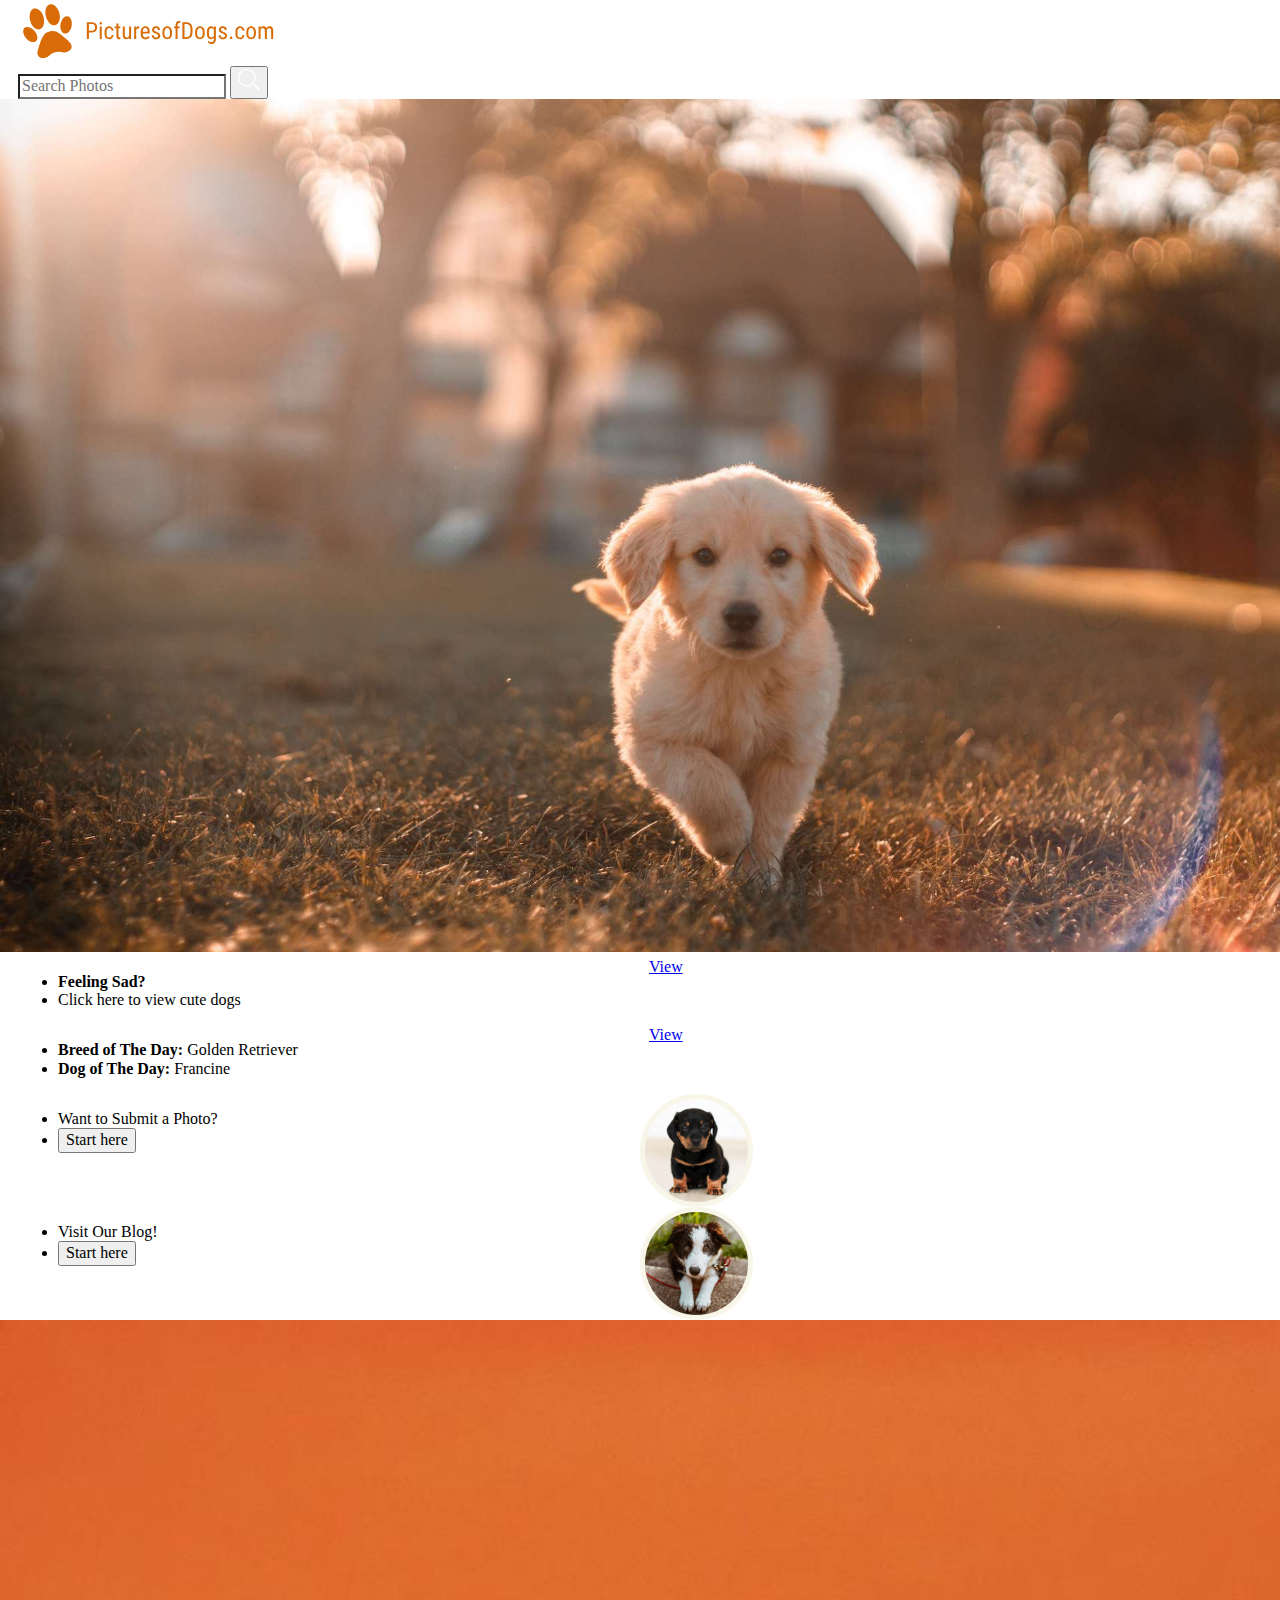
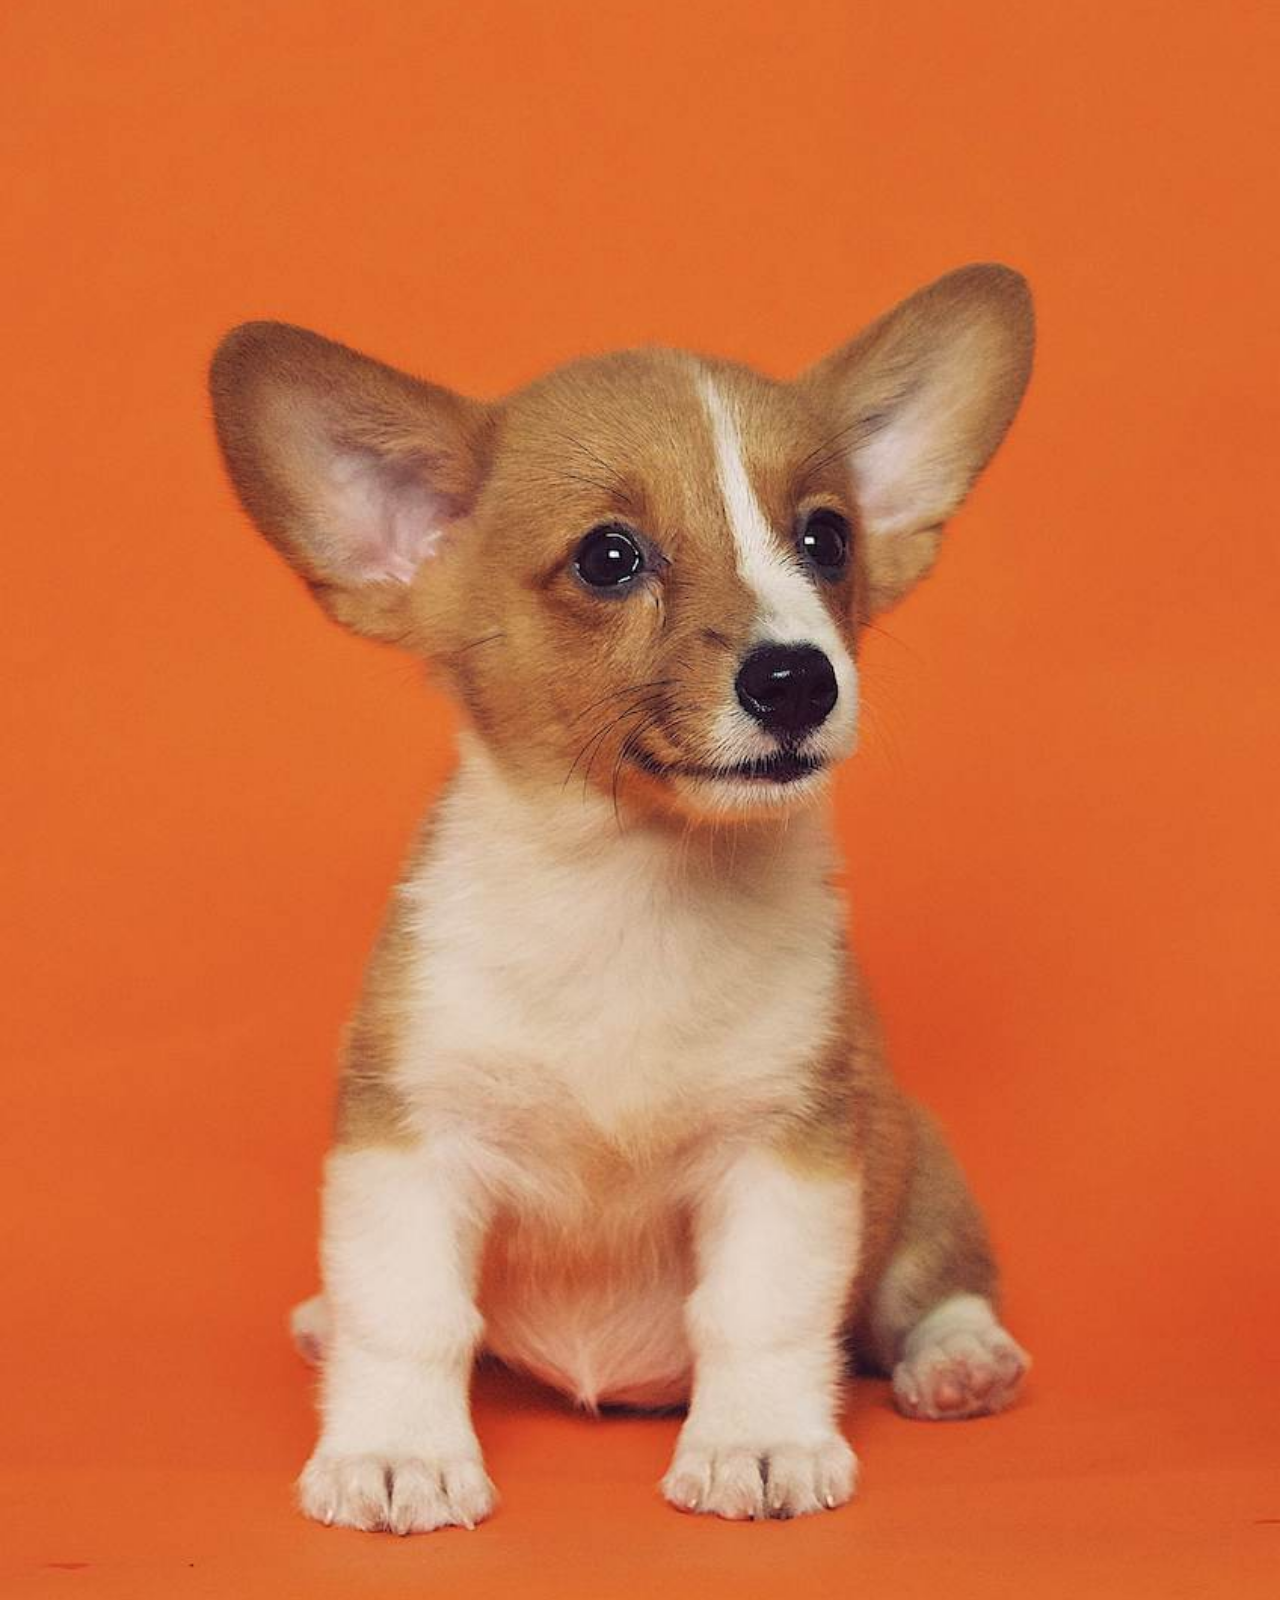
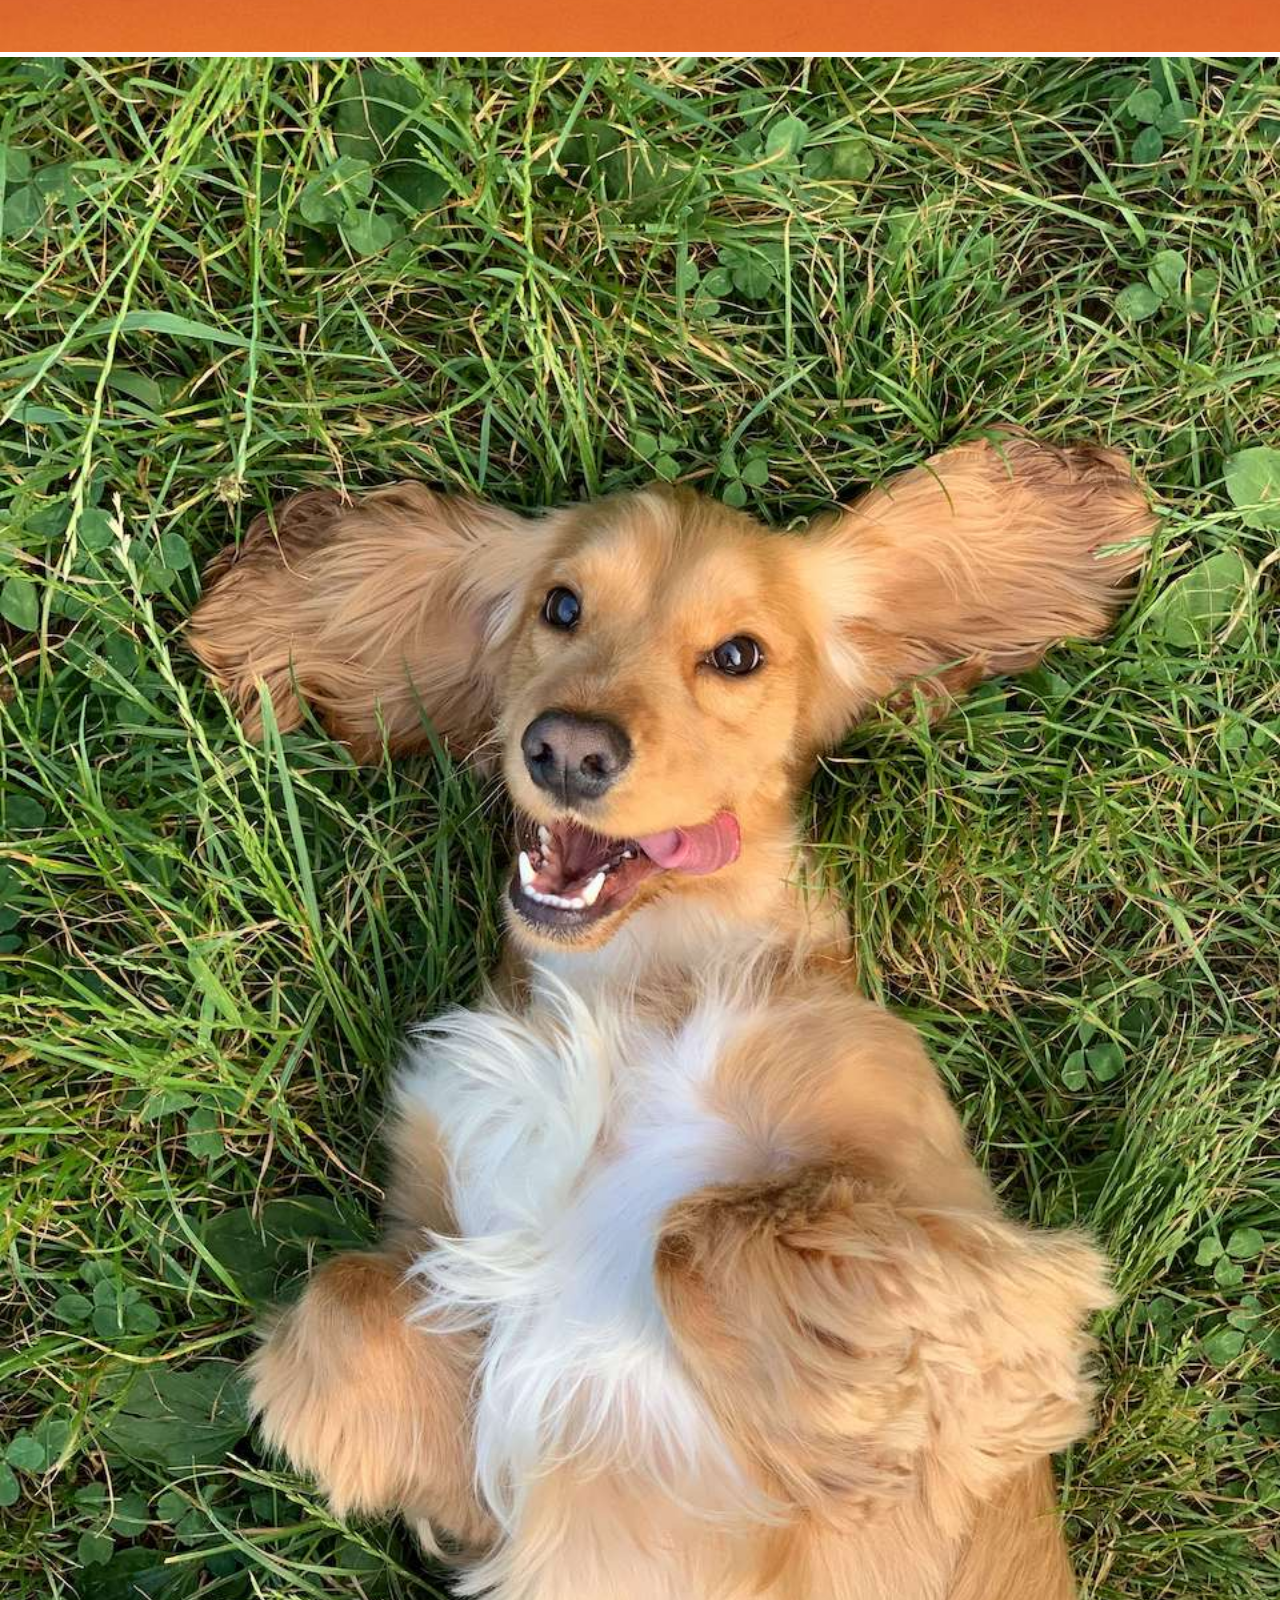
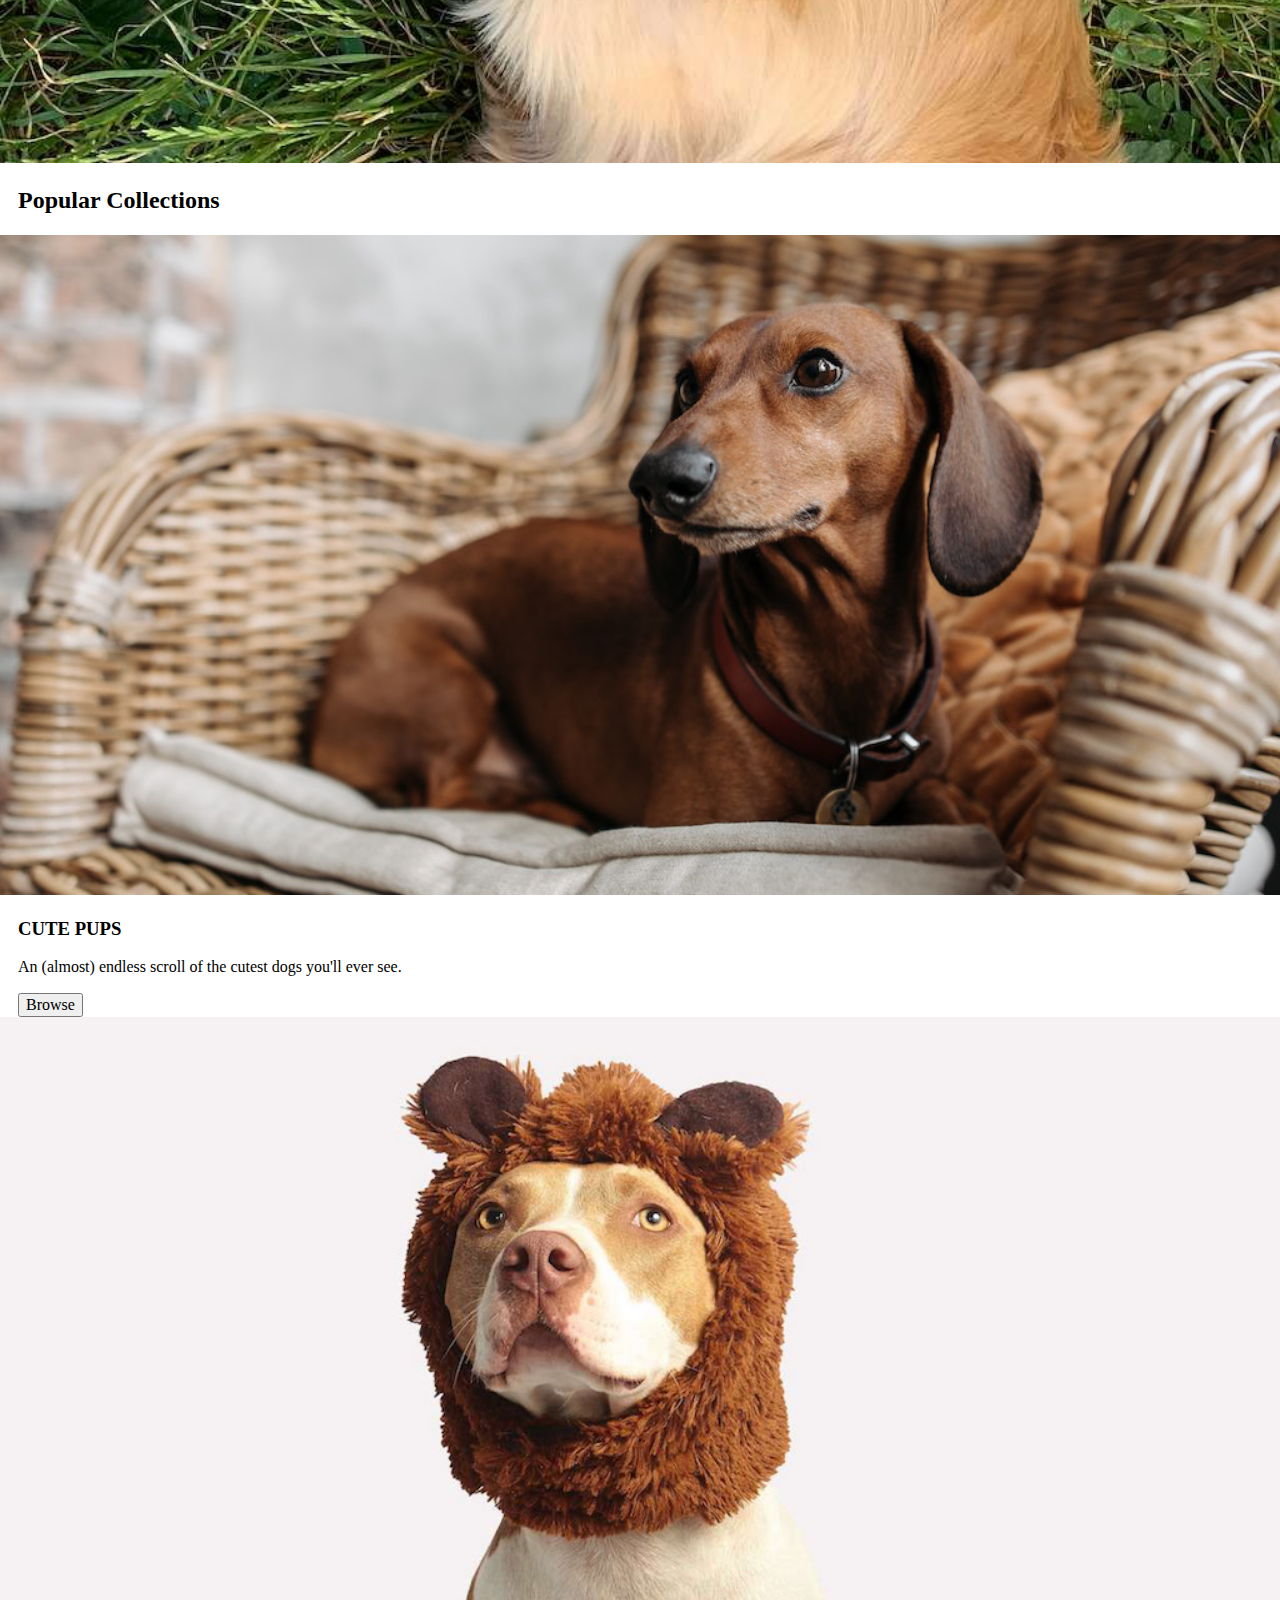
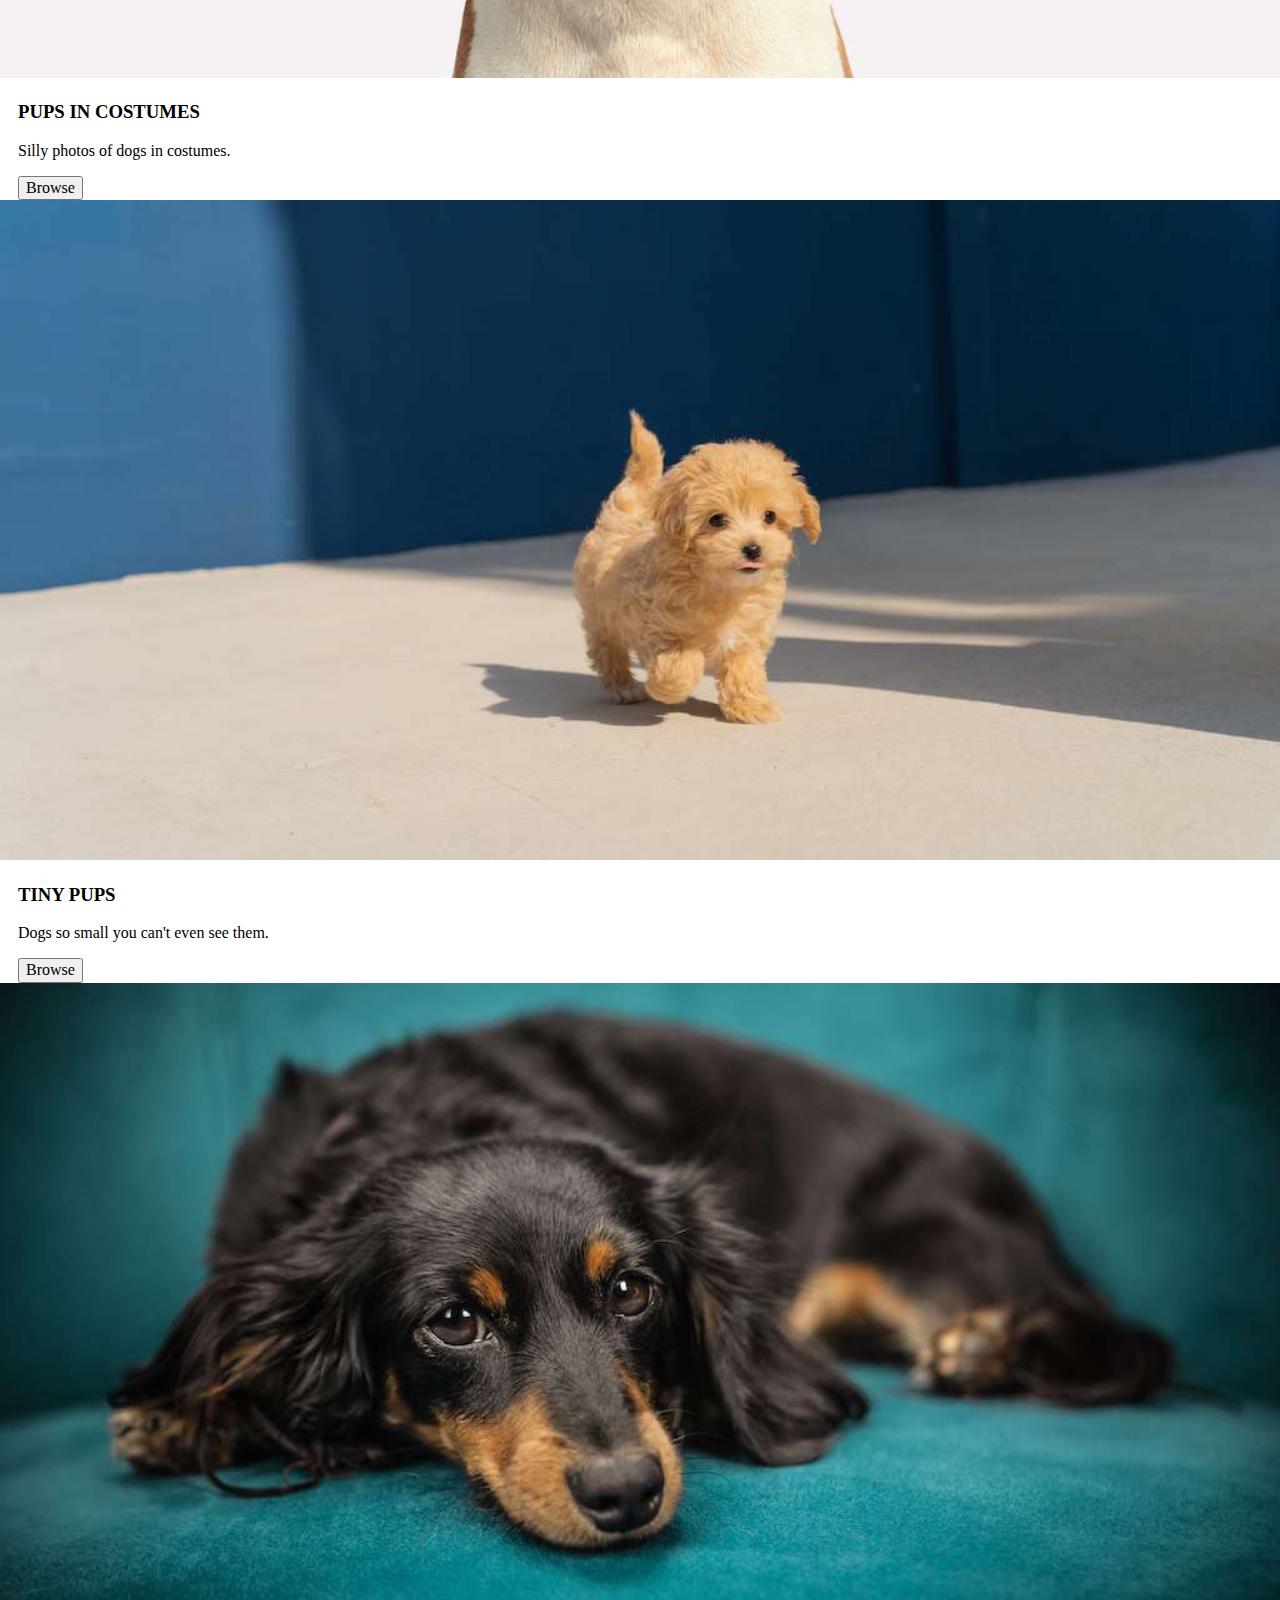
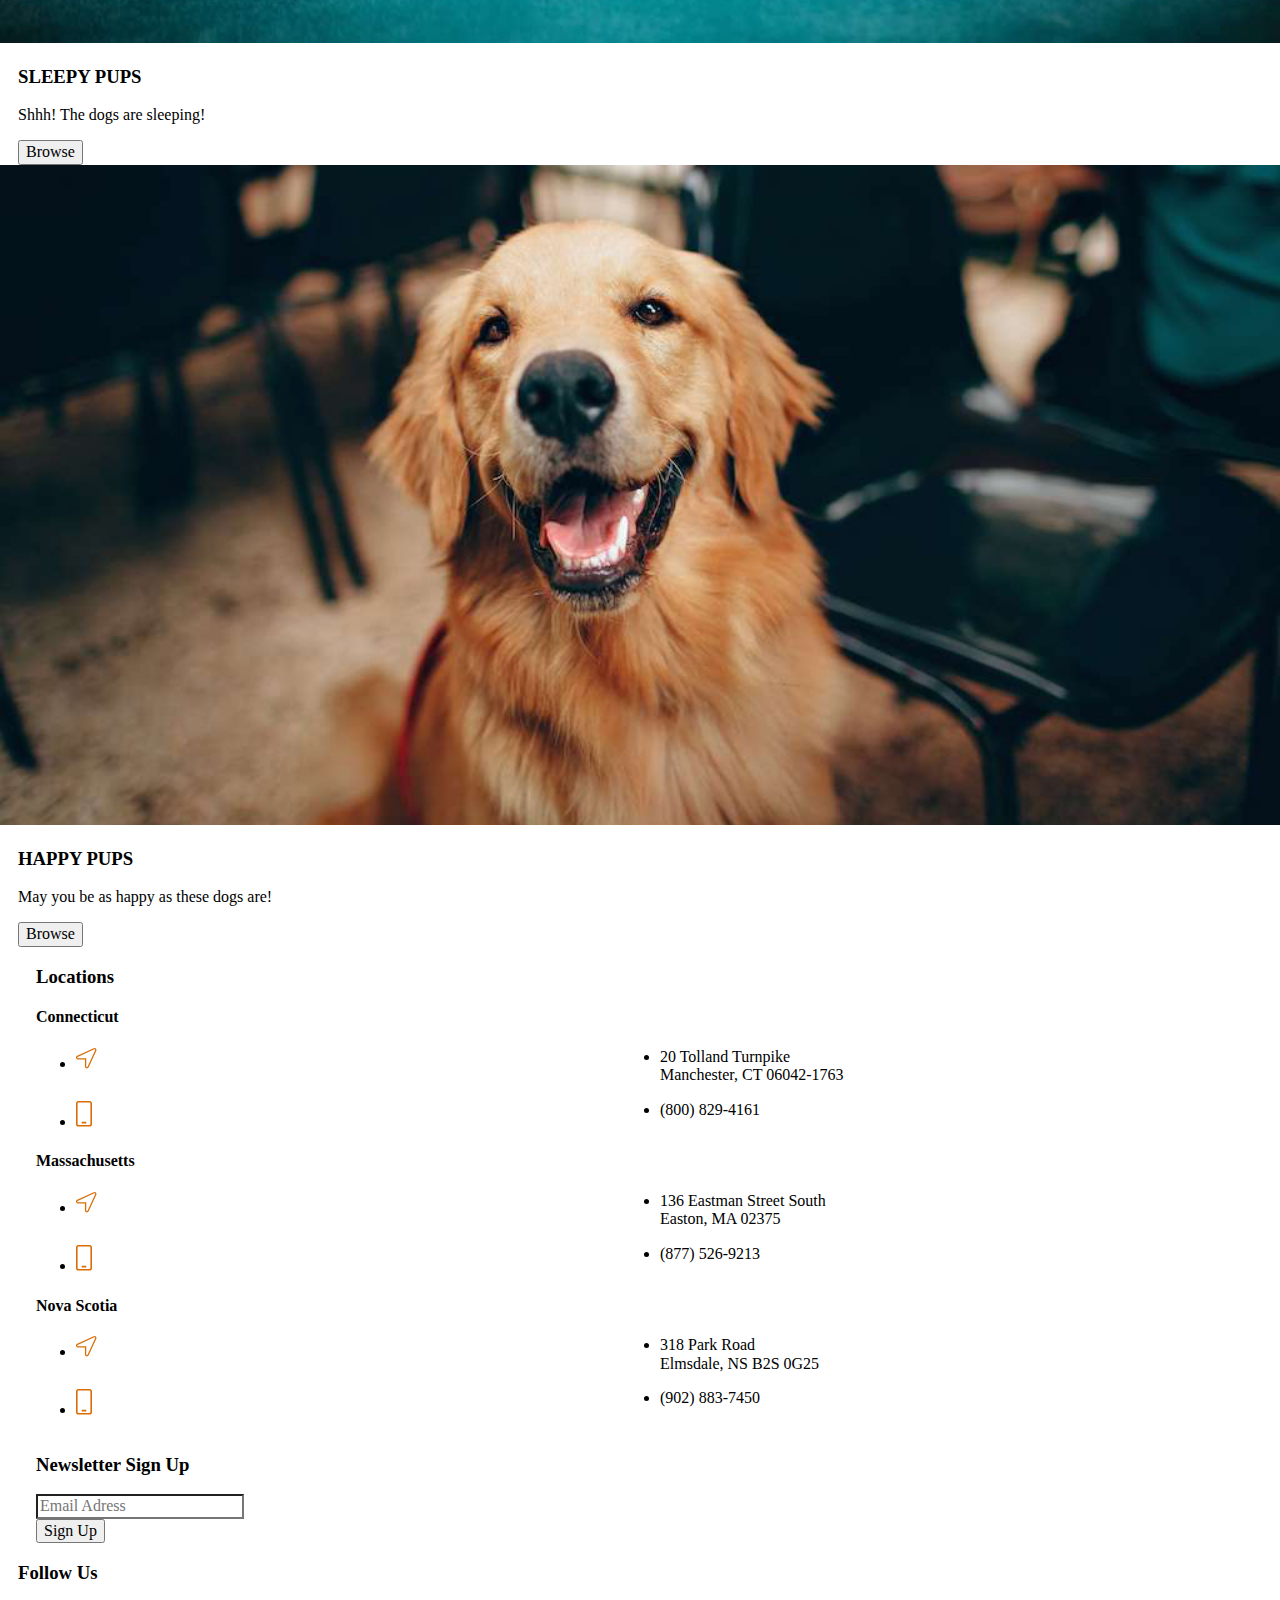
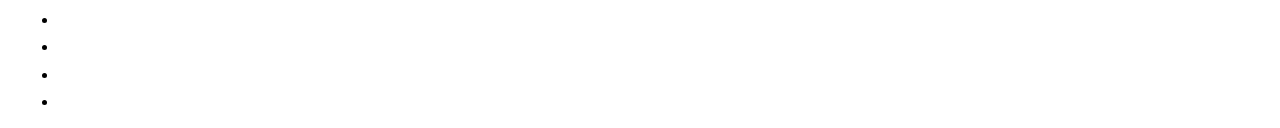
==== commit fb855182: "HTML update? I think?" ====
--- a/deploy/index.html
+++ b/deploy/index.html
@@ -37,6 +37,7 @@
     </section> 
 
     <!--banners-->
+    <!--here, i feel like i need to create a grid inside of a grid-->
     <div class="banners container">
       <div class="content">
         <ul>
@@ -94,11 +95,9 @@
       <h2 class="content">Popular Collections</h2>
     </div>
   
-    <article>
-      <div class="collections">
+    <article class="collections">
         <img src="img/cards/cute.jpg" alt="cute dauchsund puppy"/>
-      </div>
-      <div class="collections container">
+      <div class="container">
         <div class="content">
           <h3>CUTE PUPS</h3>
           <p>An (almost) endless scroll of the cutest dogs you'll ever see.</p>
@@ -107,11 +106,9 @@
       </div>
     </article>
 
-   <article>
-     <div class="collections">
+   <article class="collections">
         <img src="img/cards/costume.jpg" alt="dog in a costume"/>
-      </div>
-      <div class="collections container">
+      <div class="container">
         <div class="content">
           <h3>PUPS IN COSTUMES</h3>
           <p>Silly photos of dogs in costumes.</p>
@@ -120,11 +117,9 @@
       </div>
     </article>
 
-    <article>
-      <div class="collections">
+    <article class="collections">
         <img src="img/cards/tiny.jpg" alt="tiny dog"/>
-      </div>
-      <div class="collections container">
+      <div class="container">
         <div class="content">
           <h3>TINY PUPS</h3>
           <p>Dogs so small you can't even see them.</p>
@@ -133,11 +128,9 @@
       </div>
     </article>
 
-    <article>
-      <div class="collections">
+    <article class="collections">
         <img src="img/cards/sleepy.jpg" alt="sleeping dog"/>
-      </div>
-      <div class="collections container">
+      <div class="container">
         <div class="content">
           <h3>SLEEPY PUPS</h3>
           <p>Shhh! The dogs are sleeping!</p>
@@ -146,11 +139,9 @@
       </div>
     </article>
     
-    <article>
-      <div class="collections">
+    <article class="collections">
         <img src="img/cards/happy.jpg" alt="happy dog"/>
-      </div>
-      <div class="collections container">
+      <div class="container">
         <div class="content">
           <h3>HAPPY PUPS</h3>
           <p>May you be as happy as these dogs are!</p>
@@ -160,59 +151,59 @@
     </article>
   
     <!--footer-->
-      <footer>
+      <footer class="container">
+        <div class="content">
       
-        <!--I feel like I should be making a grid with rows and columns? Is it ok that I broke it up like this?-->
-      <div class="footer container">
-        <div class="content">
-          <h3>Locations</h3>
-            <h4>Connecticut</h4>
-            <ul class="locations">
-              <li><embed src="img/icon/location.svg" alt="location icon"/></li>
-              <li>20 Tolland Turnpike <br> Manchester, CT 06042-1763</li>
-            </ul>
-            <ul class="locations">
-              <li><embed src="img/icon/mobile.svg" alt="phone icon"/></li>
-              <li>(800) 829-4161</li>
-            </ul>
-
-            <h4>Massachusetts</h4>
-            <ul class="locations">
-              <li><embed src="img/icon/location.svg" alt="location icon"/></li>
-              <li>136 Eastman Street South <br> Easton,  MA 02375</li>
-            </ul>
-            <ul class="locations">
-              <li><embed src="img/icon/mobile.svg" alt="phone icon"/></li>
-              <li>(877) 526-9213</li>
-            </ul>
-            
-            <h4>Nova Scotia</h4>
-            <ul class="locations">
-              <li><embed src="img/icon/location.svg" alt="location icon"/></li>
-              <li>318 Park Road <br> Elmsdale, NS B2S 0G25</li>
-            </ul>
-            <ul class="locations">
-              <li><embed src="img/icon/mobile.svg" alt="phone icon"/></li>
-              <li>(902) 883-7450</li>
-            </ul>
-        </div>
-      </div>
-
-      <div class="newsletter container">
-        <div class="content">
-          <h3>Newsletter Sign Up</h3>
-          <form action="/action_page.php">
-            <input type="text" placeholder="Email Adress" name="email">
-            <br>
-            <button type="button" onclick="">Sign Up</button>
-          </form>
-        </div>
-      </div>
-  
-    <!--I dont know what's going on this... it's displaying weird but when I inspect it's ok?-->
-    <!--Link logos to websites?-->
-      <div class="follow container">
-        <div class="content">
+          <!--I feel like I should be making a grid with rows and columns? Is it ok that I broke it up like this?-->
+        <div class="footer container">
+          <div class="content">
+            <h3>Locations</h3>
+              <h4>Connecticut</h4>
+              <ul class="locations">
+                <li><embed src="img/icon/location.svg" alt="location icon"/></li>
+                <li>20 Tolland Turnpike <br> Manchester, CT 06042-1763</li>
+              </ul>
+              <ul class="locations">
+                <li><embed src="img/icon/mobile.svg" alt="phone icon"/></li>
+                <li>(800) 829-4161</li>
+              </ul>
+
+              <h4>Massachusetts</h4>
+              <ul class="locations">
+                <li><embed src="img/icon/location.svg" alt="location icon"/></li>
+                <li>136 Eastman Street South <br> Easton,  MA 02375</li>
+              </ul>
+              <ul class="locations">
+                <li><embed src="img/icon/mobile.svg" alt="phone icon"/></li>
+                <li>(877) 526-9213</li>
+              </ul>
+              
+              <h4>Nova Scotia</h4>
+              <ul class="locations">
+                <li><embed src="img/icon/location.svg" alt="location icon"/></li>
+                <li>318 Park Road <br> Elmsdale, NS B2S 0G25</li>
+              </ul>
+              <ul class="locations">
+                <li><embed src="img/icon/mobile.svg" alt="phone icon"/></li>
+                <li>(902) 883-7450</li>
+              </ul>
+          </div>
+        </div>
+
+        <div class="newsletter container footer">
+          <div class="content">
+            <h3>Newsletter Sign Up</h3>
+            <form action="/action_page.php">
+              <input type="text" placeholder="Email Adress" name="email">
+              <br>
+              <button type="button" onclick="">Sign Up</button>
+            </form>
+          </div>
+        </div>
+    
+      <!--Link logos to websites?-->
+
+        <div class="follow">
           <h3>Follow Us</h3>
           <ul class="follow">
             <li><img src="img/logo/youtube.svg" alt="youtube icon"/></li>
@@ -221,8 +212,8 @@
             <li><img src="img/logo/facebook.svg" alt="facebook icon"/></li>
           </ul>
         </div>
-      </div>
-
+
+        </div>
       </footer>
 
     <script src="js/scripts-min.js"></script>
--- a/deploy/css/styles.css
+++ b/deploy/css/styles.css
@@ -361,6 +361,11 @@
   grid-area: content;
 }
 
+.ul .li {
+  list-style: none;
+  padding: none;
+}
+
 /* =============
     Typography
 ============= */
@@ -394,6 +399,15 @@
 /* =============
     Footer
 ============= */
+.footer {
+  display: grid;
+}
+@media md {
+  .footer {
+    grid-template-columns: 2, 1fr;
+  }
+}
+
 /* =============
     Search
 ============= */
@@ -448,7 +462,7 @@
 /* =============
     Follow
 ============= */
-.follow {
+.follow .ul {
   display: grid;
   grid-template-columns: repeat(4, 1fr);
 }
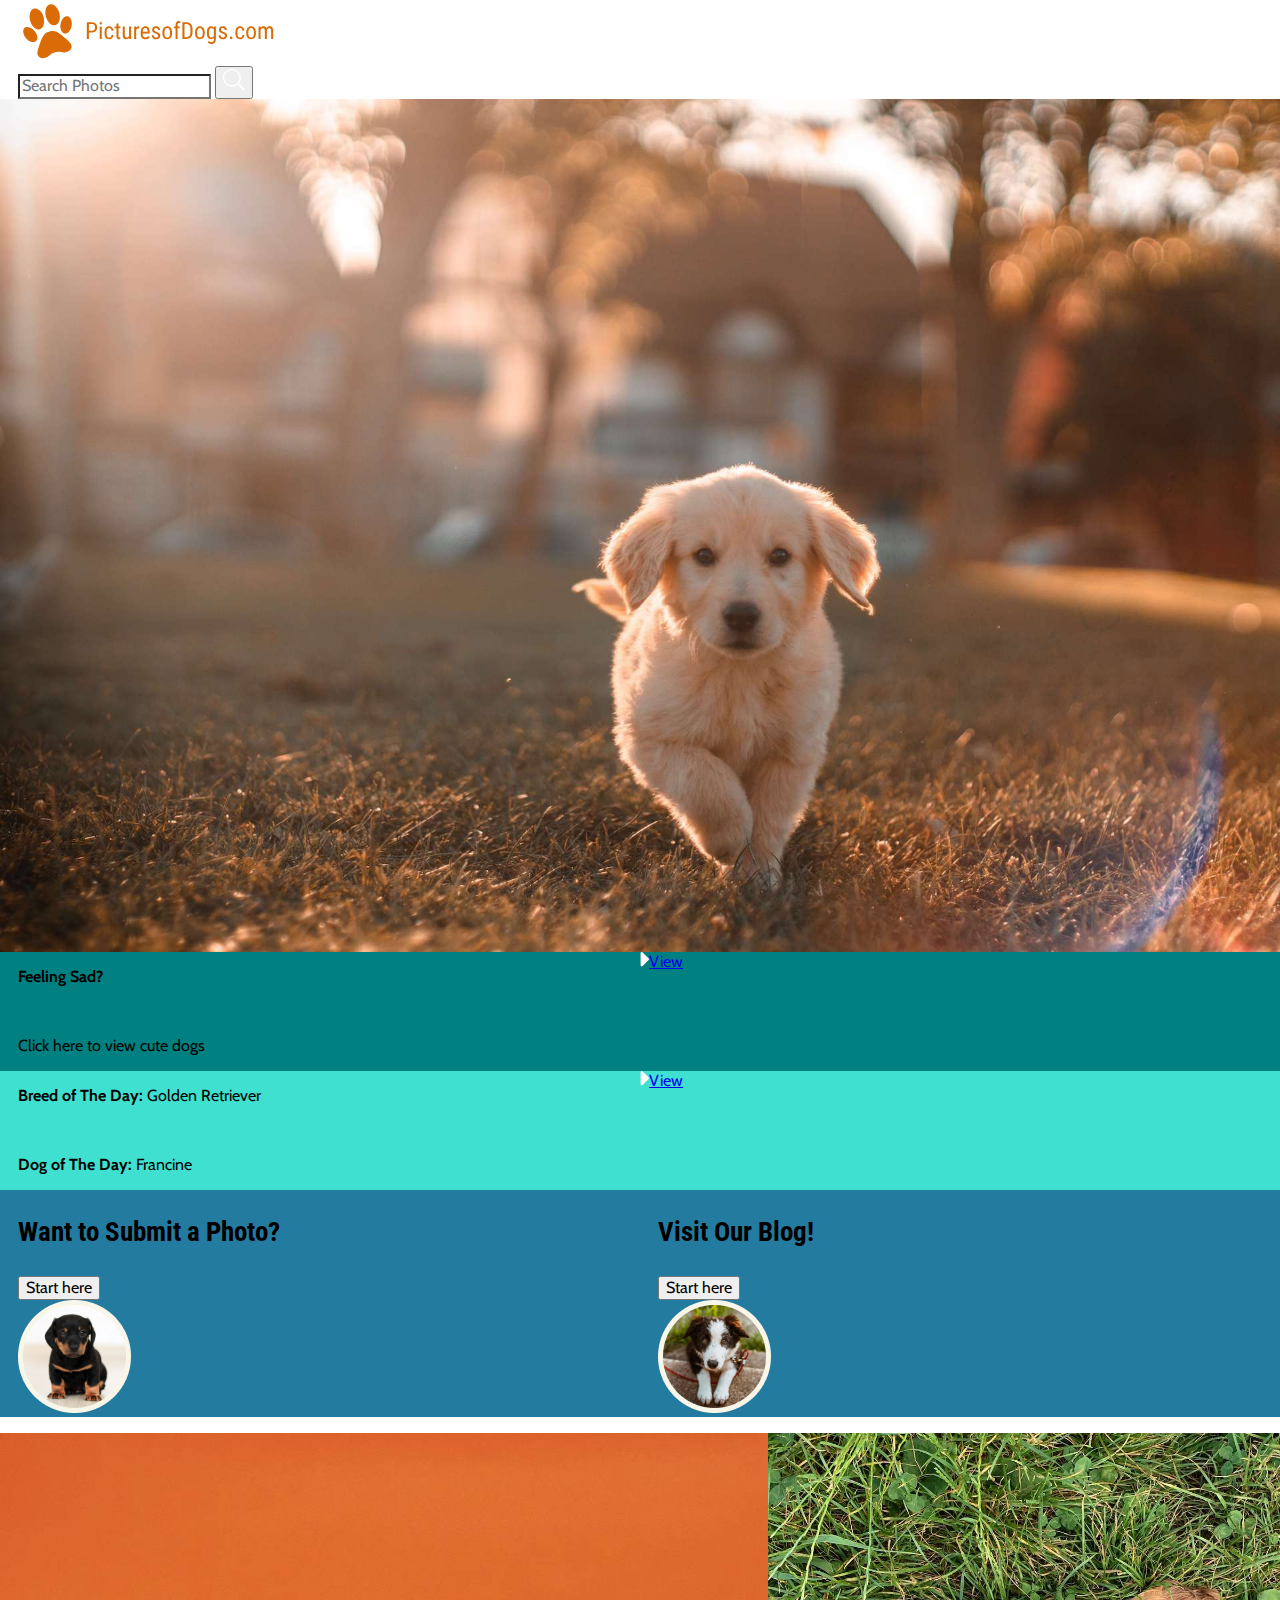
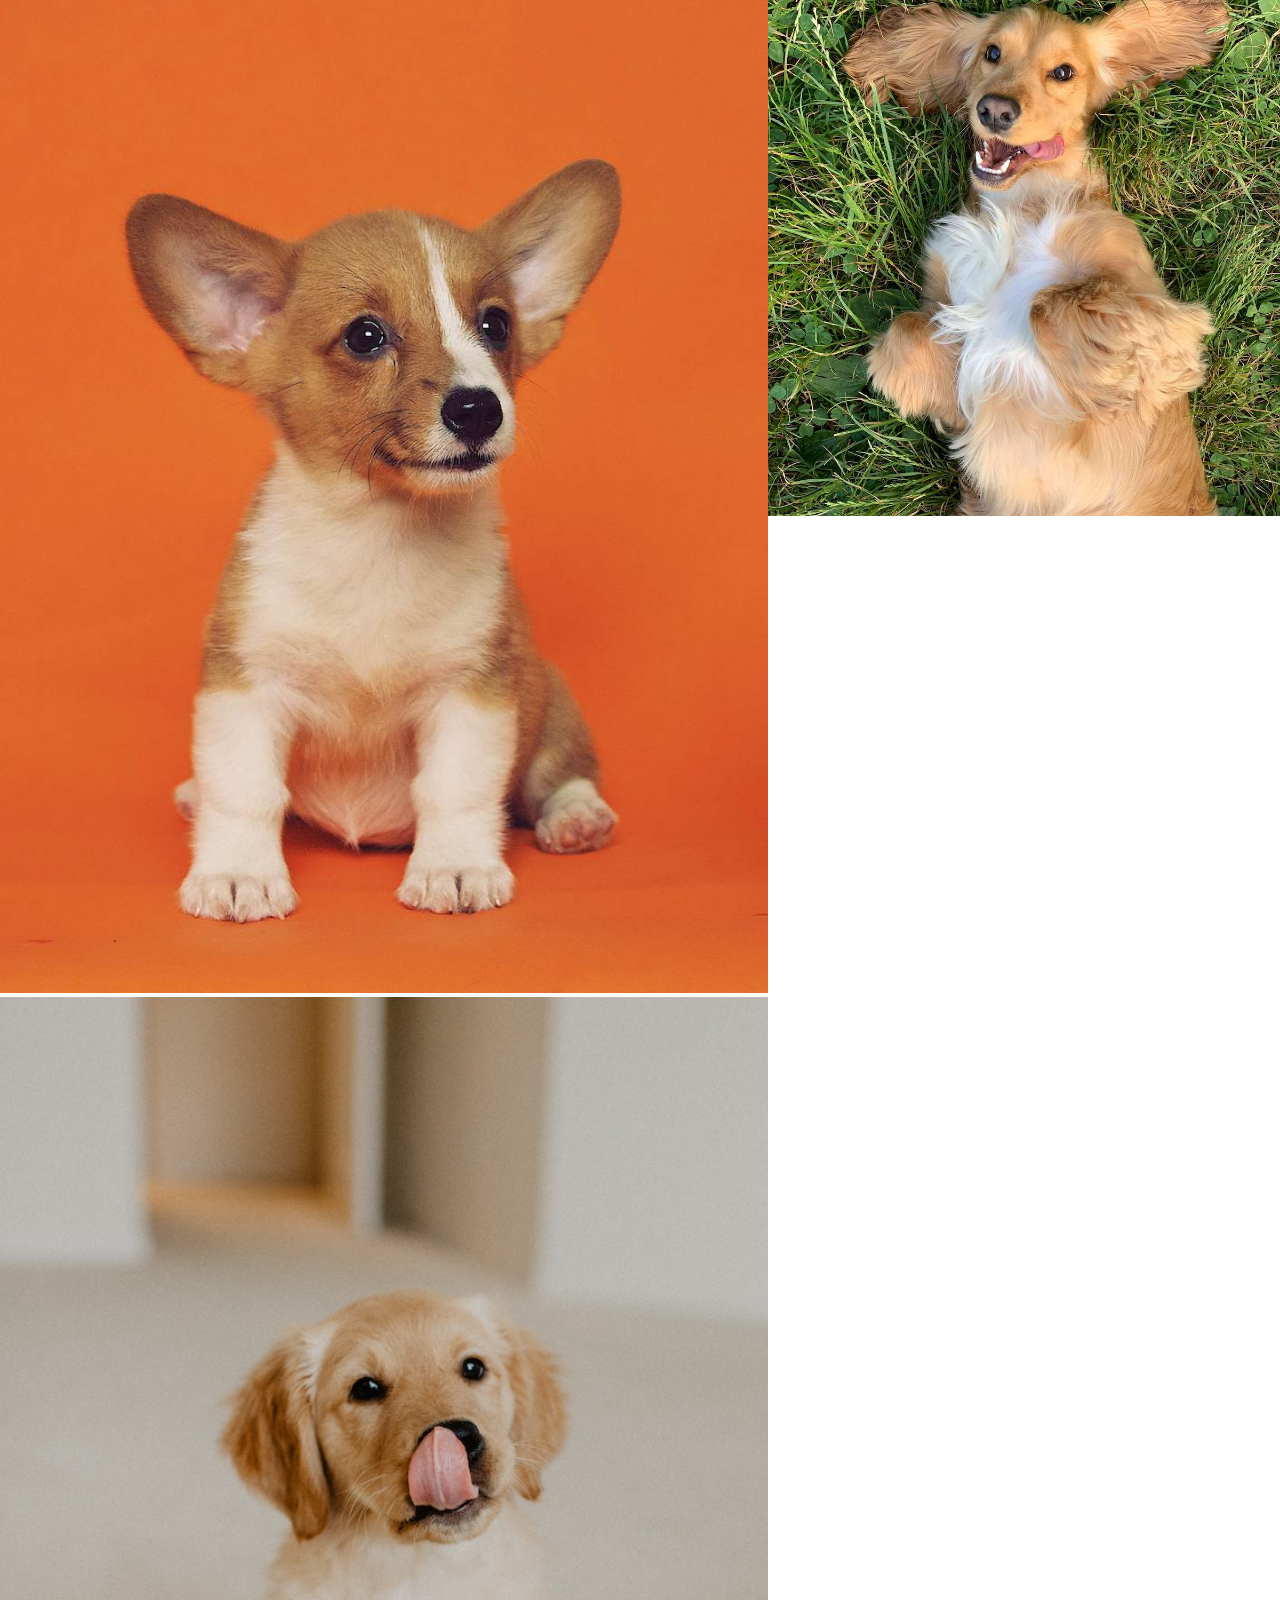
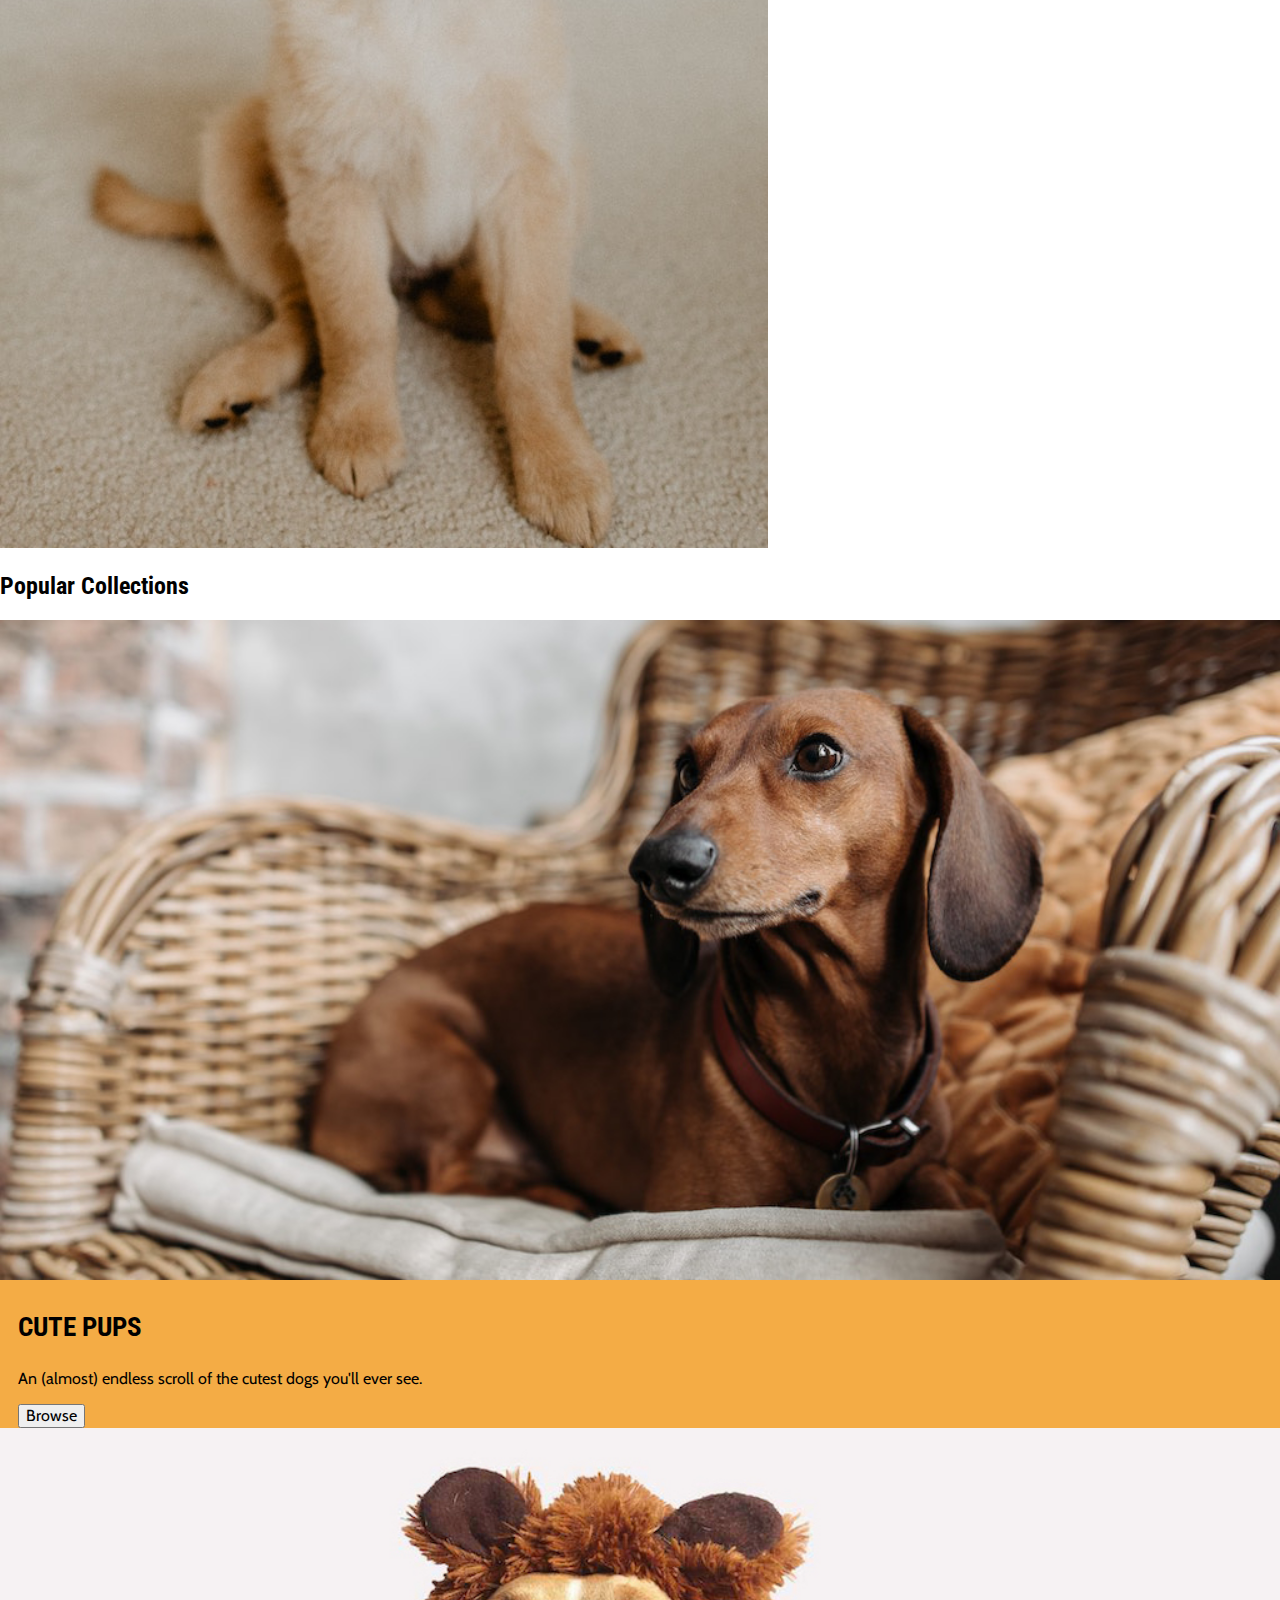
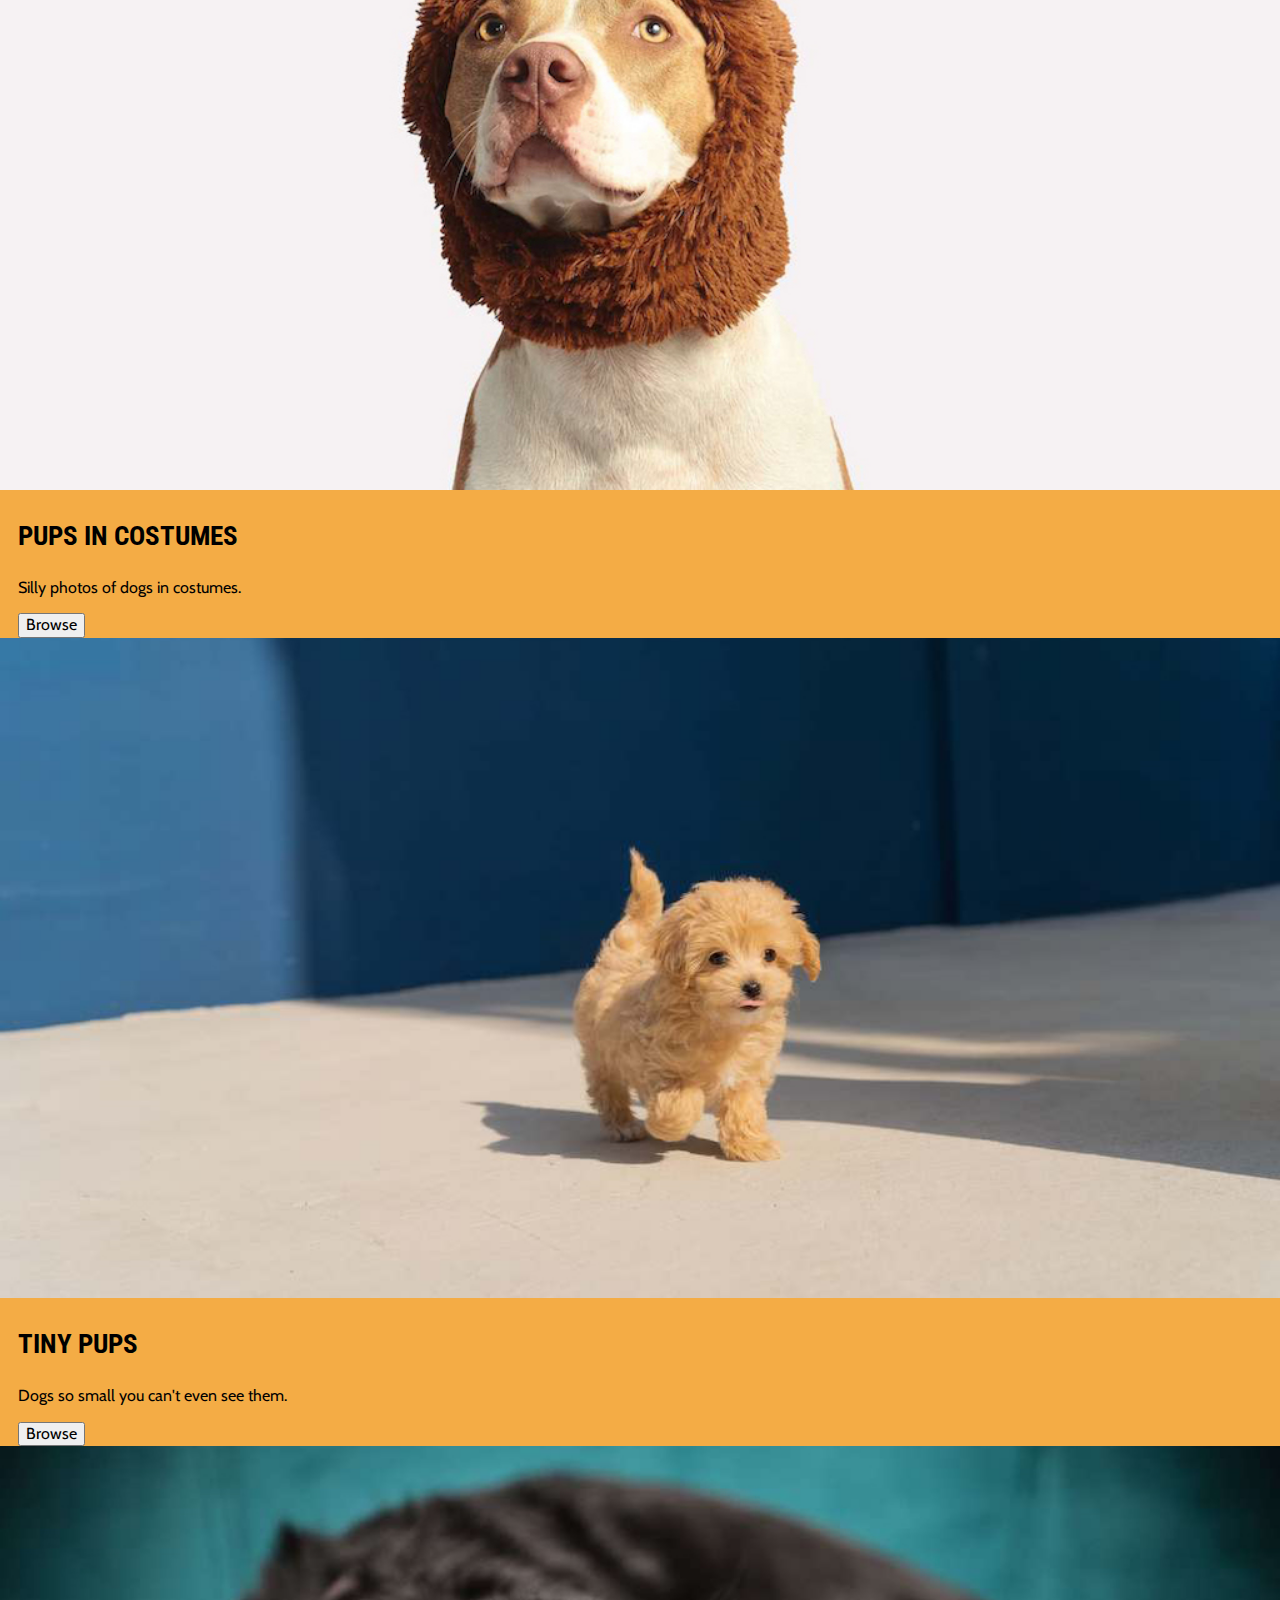
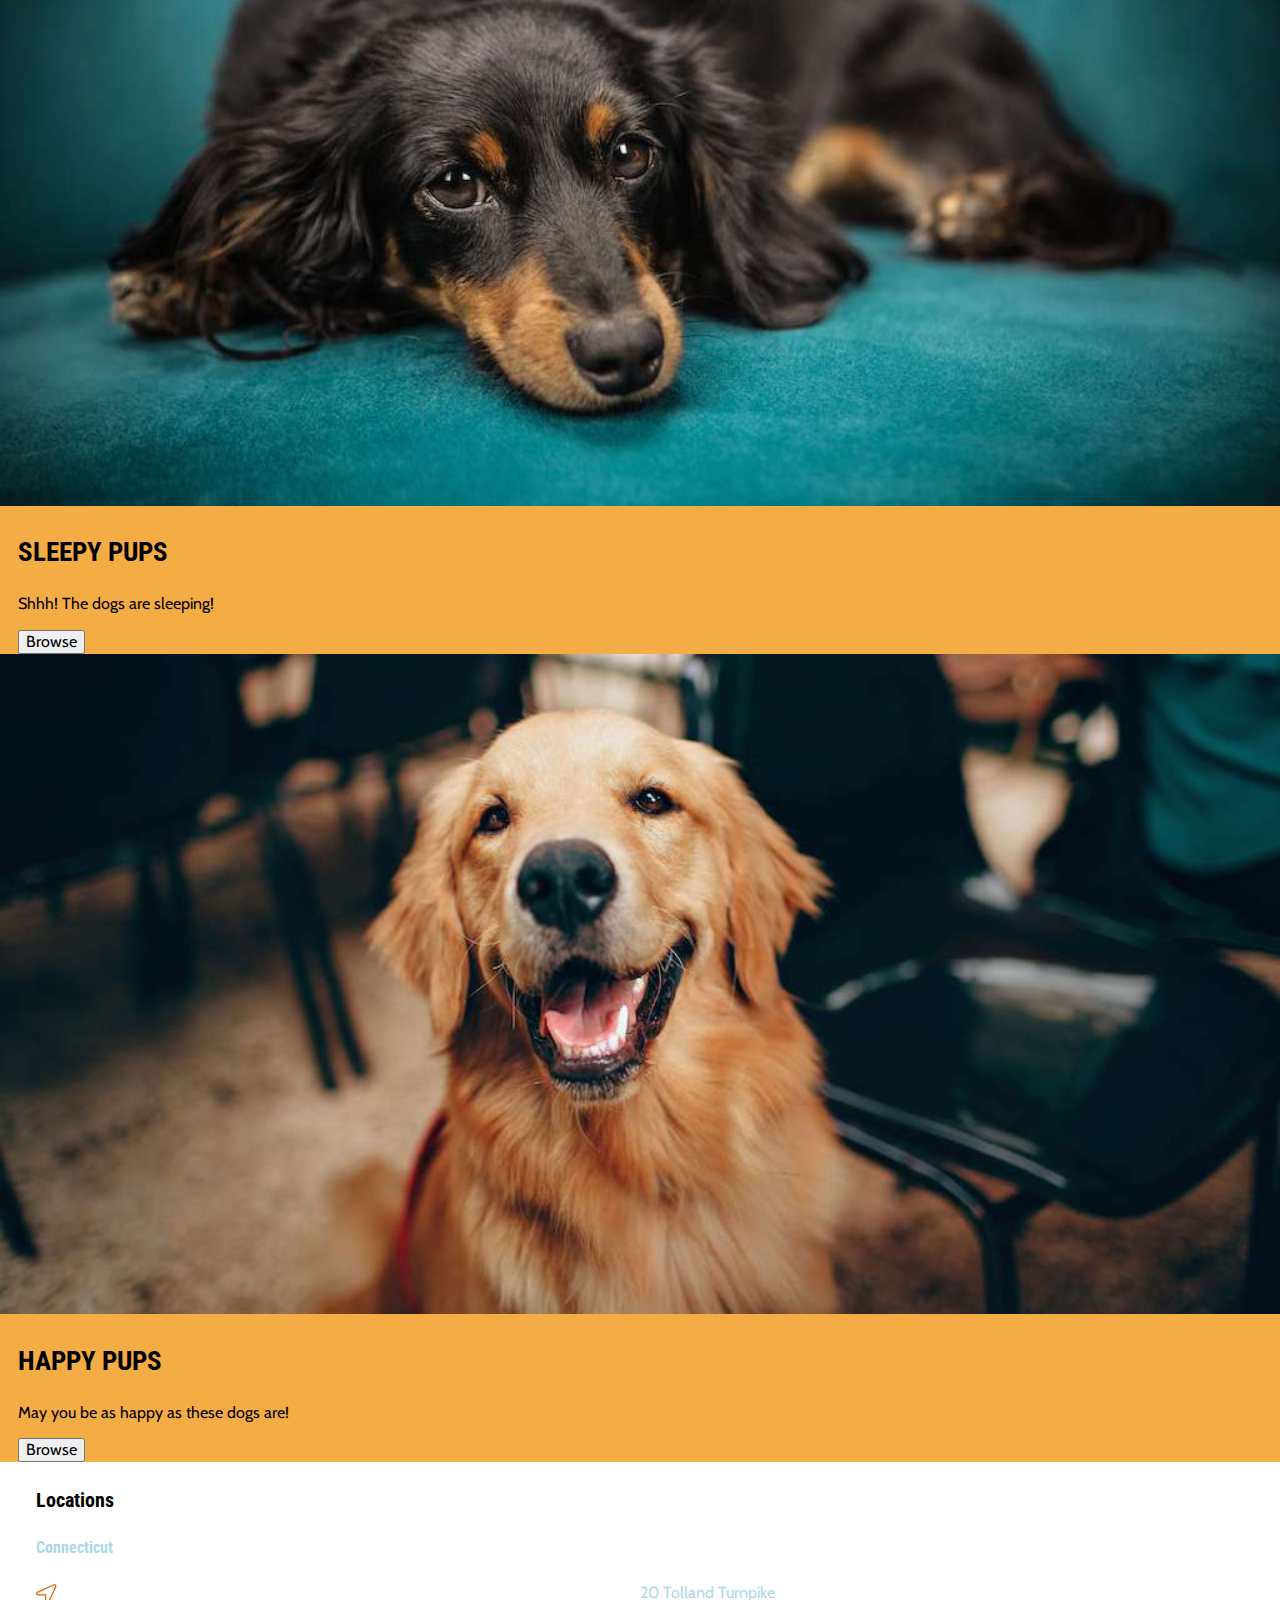
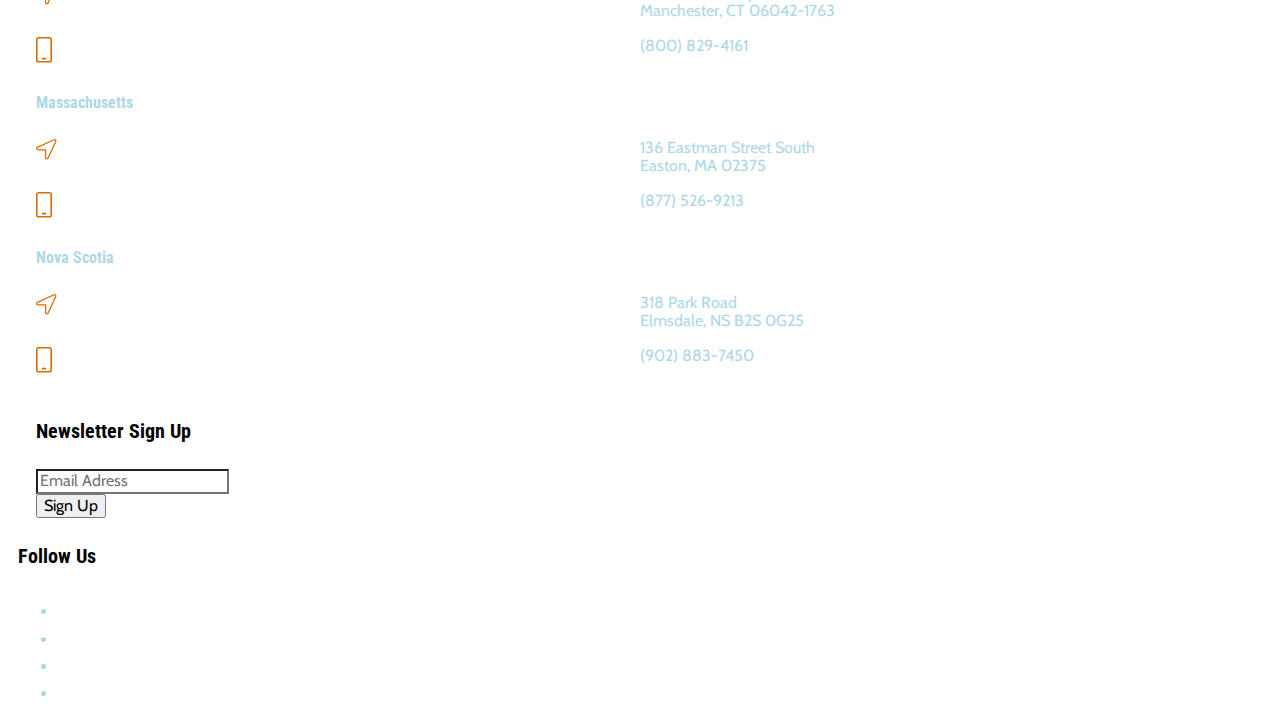
==== commit 778b2b99: "HTML+CSS updates 4/26" ====
--- a/deploy/index.html
+++ b/deploy/index.html
@@ -5,12 +5,16 @@
     <meta charset="UTF-8">
     <meta name="viewport" content="width=device-width, initial-scale=1.0">
     <meta http-equiv="X-UA-Compatible" content="ie=edge">
+    <link rel="preconnect" href="https://fonts.googleapis.com"> 
+  <link rel="preconnect" href="https://fonts.gstatic.com" crossorigin> 
+  <link href="https://fonts.googleapis.com/css2?family=Cabin&family=Roboto+Condensed:wght@700&display=swap" rel="stylesheet">
     <link rel="stylesheet" href="css/styles.css">
     <title>PicturesofDogs</title>
   </head>
 
   <body>
 
+    <!--Header-->
     <header class="container">
       <div class="content">
         <div>
@@ -19,6 +23,7 @@
       </div>
     </header>
 
+      <!--Search Bar-->
       <div class="search container">
         <div class="content">
           <form action="/action_page.php">
@@ -37,128 +42,145 @@
     </section> 
 
     <!--banners-->
-    <!--here, i feel like i need to create a grid inside of a grid-->
-    <div class="banners container">
+    <section class="banners">
+
+      <div class="banners-1">
+        <div class="container">
+          <div class="content">
+            <div class="text">
+              <p><strong>Feeling Sad?</strong></p><br>
+              <p>Click here to view cute dogs</p>
+            </div>
+            <a href="#"><img src="img/icon/arrow.svg" alt="arrow">View</a> <!--Add Link?-->
+          </div>
+        </div>
+      </div>
+
+      <div class="banners-2">
+        <div class="container banners-2">
+            <div class="content">
+              <div class=text>
+                <p><strong>Breed of The Day: </strong>Golden Retriever</p><br>
+                <p><strong>Dog of The Day: </strong>Francine</p>
+              </div>
+                <a href="#"><img src="img/icon/arrow.svg" alt="arrow">View</a> <!--Add Link?-->
+            </div>
+          </div>
+        </div>
+
+      </section>
+
+    <!--Start Here-->
+    <!--I cant get this section to display vertically for mobile view!-->
+    <!--I also can't get the info to display side by side-->
+    <section class="start-here">
+
+        <div class="container card-1">
+          <div class="content">
+            <div class="sub-content">
+              <h3>Want to Submit a Photo?</h3>
+              <button onclick="">Start here</button>
+            </div>
+            <img src="img/cards/puppy.png" alt=puppy> 
+          </div>
+        </div>
+
+    <div class="container card-2">
       <div class="content">
-        <ul>
-          <li><strong>Feeling Sad?</strong></li>
-          <li>Click here to view cute dogs</li>
-        </ul>
-        <a href="#"><img src="img/icon/arrow.svg" alt="arrow">View</a> <!--Add Link?-->
+        <div class="sub-content">
+          <h3>Visit Our Blog!</h3>
+          <button onclick="">Start here</button>
+        </div>
+        <img src="img/cards/collie.png" alt=collie> 
       </div>
     </div>
 
-     <div class="banners container">
-       <div class="content">
-         <ul>
-          <li><strong>Breed of The Day: </strong>Golden Retriever</li>
-          <li><strong>Dog of The Day: </strong>Francine</li>
-        </ul>
-          <a href="#"><img src="img/icon/arrow.svg" alt="arrow">View</a> <!--Add Link?-->
-        </div>
-      </div>
-
-    <!--Start Here-->
-    <div class="start-here container">
-      <div class="content">
-        <ul>
-          <li>Want to Submit a Photo?</li>
-          <li><button onclick="">Start here</button></li>
-        </ul>
-        <img src="img/cards/puppy.png" alt=puppy> 
-      </div>
-    </div>
-  
-    <div class="start-here container">
-      <div class="content">
-        <ul>
-          <li>Visit Our Blog!</li>
-          <li><button onclick="">Start here</button></li>
-        </ul>
-        <img src="img/cards/collie.png" alt=collie>
-      </div>
-    </div>
+    </section>
   
     <!--Photo Grid-->
-    <section>
-      <div class="photo-grid">
-        <img src="img/hero/corgi.jpg" alt="corgi puppy"/>
-      </div>
-      <div class="photo-grid">
-        <img src="img/hero/silly.jpg" alt="dauchsund with his tounge out"/>
-      </div>
-
+    <!--Confused on how to exclude the third image,, honestly it's possible i dont understand grids at all-->
+    <section class="photo-grid">
+      <ul>
+        <li><img src="img/hero/corgi.jpg" alt="corgi puppy"/></li>
+        <li><img src="img/hero/silly.jpg" alt="dauchsund with his tounge out"/></li>
+        <li><img src="img/hero/tounge.jpg" alt="dog licking their nose"/></li>
+      </ul>
     </section>
   
     <!--Popular Collections-->
-    <div class="collections container">
-      <h2 class="content">Popular Collections</h2>
-    </div>
-  
-    <article class="collections">
-        <img src="img/cards/cute.jpg" alt="cute dauchsund puppy"/>
-      <div class="container">
-        <div class="content">
-          <h3>CUTE PUPS</h3>
-          <p>An (almost) endless scroll of the cutest dogs you'll ever see.</p>
-          <button onclick="">Browse</button>
-        </div>
-      </div>
-    </article>
-
-   <article class="collections">
-        <img src="img/cards/costume.jpg" alt="dog in a costume"/>
-      <div class="container">
-        <div class="content">
-          <h3>PUPS IN COSTUMES</h3>
-          <p>Silly photos of dogs in costumes.</p>
-          <button onclick="">Browse</button>
-        </div>
-      </div>
-    </article>
-
-    <article class="collections">
-        <img src="img/cards/tiny.jpg" alt="tiny dog"/>
-      <div class="container">
-        <div class="content">
-          <h3>TINY PUPS</h3>
-          <p>Dogs so small you can't even see them.</p>
-          <button onclick="">Browse</button>
-        </div>
-      </div>
-    </article>
-
-    <article class="collections">
-        <img src="img/cards/sleepy.jpg" alt="sleeping dog"/>
-      <div class="container">
-        <div class="content">
-          <h3>SLEEPY PUPS</h3>
-          <p>Shhh! The dogs are sleeping!</p>
-          <button onclick="">Browse</button>
-        </div>
-      </div>
-    </article>
+    <section class="collections">
+
+      <div class="content">
+        <h2>Popular Collections</h2>
+      </div>
     
-    <article class="collections">
-        <img src="img/cards/happy.jpg" alt="happy dog"/>
-      <div class="container">
-        <div class="content">
-          <h3>HAPPY PUPS</h3>
-          <p>May you be as happy as these dogs are!</p>
-          <button onclick="">Browse</button>
-        </div>
-      </div>
-    </article>
-  
+      <article class="collections-1">
+          <img src="img/cards/cute.jpg" alt="cute dauchsund puppy"/>
+          <div class="container">
+            <div class="content">
+              <h3>CUTE PUPS</h3>
+              <p>An (almost) endless scroll of the cutest dogs you'll ever see.</p>
+              <button onclick="">Browse</button>
+            </div>
+          </div>
+      </article>
+
+      <article class="collections-2">
+          <img src="img/cards/costume.jpg" alt="dog in a costume"/>
+          <div class="container">
+            <div class="content">
+              <h3>PUPS IN COSTUMES</h3>
+              <p>Silly photos of dogs in costumes.</p>
+              <button onclick="">Browse</button>
+            </div>
+          </div>
+      </article>
+
+      <article class="collections-3">
+          <img src="img/cards/tiny.jpg" alt="tiny dog"/>
+          <div class="container">
+            <div class="content">
+              <h3>TINY PUPS</h3>
+              <p>Dogs so small you can't even see them.</p>
+              <button onclick="">Browse</button>
+            </div>
+          </div>
+      </article>
+
+      <article class="collections-4">
+          <img src="img/cards/sleepy.jpg" alt="sleeping dog"/>
+          <div class="container">
+            <div class="content">
+              <h3>SLEEPY PUPS</h3>
+              <p>Shhh! The dogs are sleeping!</p>
+              <button onclick="">Browse</button>
+            </div>
+          </div>
+      </article>
+      
+      <article class="collections-5">
+          <img src="img/cards/happy.jpg" alt="happy dog"/>
+          <div class="container">
+            <div class="content">
+              <h3>HAPPY PUPS</h3>
+              <p>May you be as happy as these dogs are!</p>
+              <button onclick="">Browse</button>
+            </div>
+        </div>
+      </article>
+
+    </section>
+
     <!--footer-->
+    <!--Seems like this isn't working? cant get the background to span the whole size.  and for some reason the newsleter section is excluded?-->
       <footer class="container">
         <div class="content">
       
-          <!--I feel like I should be making a grid with rows and columns? Is it ok that I broke it up like this?-->
+          <!--Was this the dumbest way to do this? should i have made a grid with columns and rows?-->
         <div class="footer container">
           <div class="content">
-            <h3>Locations</h3>
-              <h4>Connecticut</h4>
+            <h4>Locations</h4>
+              <h5>Connecticut</h5>
               <ul class="locations">
                 <li><embed src="img/icon/location.svg" alt="location icon"/></li>
                 <li>20 Tolland Turnpike <br> Manchester, CT 06042-1763</li>
@@ -168,7 +190,7 @@
                 <li>(800) 829-4161</li>
               </ul>
 
-              <h4>Massachusetts</h4>
+              <h5>Massachusetts</h5>
               <ul class="locations">
                 <li><embed src="img/icon/location.svg" alt="location icon"/></li>
                 <li>136 Eastman Street South <br> Easton,  MA 02375</li>
@@ -178,7 +200,7 @@
                 <li>(877) 526-9213</li>
               </ul>
               
-              <h4>Nova Scotia</h4>
+              <h5>Nova Scotia</h5>
               <ul class="locations">
                 <li><embed src="img/icon/location.svg" alt="location icon"/></li>
                 <li>318 Park Road <br> Elmsdale, NS B2S 0G25</li>
@@ -192,7 +214,7 @@
 
         <div class="newsletter container footer">
           <div class="content">
-            <h3>Newsletter Sign Up</h3>
+            <h4>Newsletter Sign Up</h4>
             <form action="/action_page.php">
               <input type="text" placeholder="Email Adress" name="email">
               <br>
@@ -200,11 +222,9 @@
             </form>
           </div>
         </div>
-    
-      <!--Link logos to websites?-->
 
         <div class="follow">
-          <h3>Follow Us</h3>
+          <h4>Follow Us</h4>
           <ul class="follow">
             <li><img src="img/logo/youtube.svg" alt="youtube icon"/></li>
             <li><img src="img/logo/twitter.svg" alt="twitter icon"/></li>
--- a/deploy/css/styles.css
+++ b/deploy/css/styles.css
@@ -361,14 +361,38 @@
   grid-area: content;
 }
 
-.ul .li {
-  list-style: none;
-  padding: none;
-}
-
 /* =============
     Typography
 ============= */
+body {
+  font-family: "Cabin", sans-serif;
+}
+body p {
+  font-size: 16px;
+}
+body h1 {
+  font-family: "Roboto Condensed", sans-serif;
+}
+body h2 {
+  font-family: "Roboto Condensed", sans-serif;
+}
+body h3 {
+  font-family: "Roboto Condensed", sans-serif;
+  font-size: 27px;
+}
+body h4 {
+  font-family: "Roboto Condensed", sans-serif;
+  font-size: 20px;
+}
+body h5 {
+  font-family: "Roboto Condensed", sans-serif;
+  font-size: 16px;
+  color: lightblue;
+}
+body footer li {
+  color: lightblue;
+}
+
 /* =============
     Buttons
 ============= */
@@ -402,6 +426,10 @@
 .footer {
   display: grid;
 }
+.footer ul {
+  list-style: none;
+  padding: 0;
+}
 @media md {
   .footer {
     grid-template-columns: 2, 1fr;
@@ -416,6 +444,11 @@
 ============= */
 .hero img {
   width: 100%;
+  display: block;
+}
+
+.hero-content {
+  display: grid;
 }
 
 /* =============
@@ -426,12 +459,30 @@
   grid-template-columns: 50% 50%;
 }
 
+.banners-1 {
+  background-color: teal;
+}
+
+.banners-2 {
+  background-color: turquoise;
+}
+
 /* =============
     Start Here
 ============= */
-.start-here .content {
+.start-here {
   display: grid;
   grid-template-columns: 50% 50%;
+}
+.start-here .subcontent {
+  display: grid;
+  grid-template-columns: 50% 50%;
+}
+.start-here .card-1 {
+  background-color: #247BA0;
+}
+.start-here .card-2 {
+  background-color: #247BA0;
 }
 
 /* =============
@@ -440,6 +491,26 @@
 .photo-grid img {
   width: 100%;
 }
+.photo-grid ul {
+  list-style: none;
+  padding: 0;
+}
+@media (min-width: 768px) {
+  .photo-grid ul {
+    display: grid;
+    grid-template-columns: 50% auto;
+  }
+}
+@media (min-width: 992px) {
+  .photo-grid ul {
+    grid-template-columns: 60% auto;
+  }
+}
+@media (min-width: 1200px) {
+  .photo-grid ul {
+    grid-template-areas: "g1 g2" "g1 g3";
+  }
+}
 
 /* =============
     Popular Collections
@@ -448,6 +519,26 @@
   width: 100%;
 }
 
+.collections-1 {
+  background-color: #F4AC45;
+}
+
+.collections-2 {
+  background-color: #F4AC45;
+}
+
+.collections-3 {
+  background-color: #F4AC45;
+}
+
+.collections-4 {
+  background-color: #F4AC45;
+}
+
+.collections-5 {
+  background-color: #F4AC45;
+}
+
 /* =============
     Locations
 ============= */
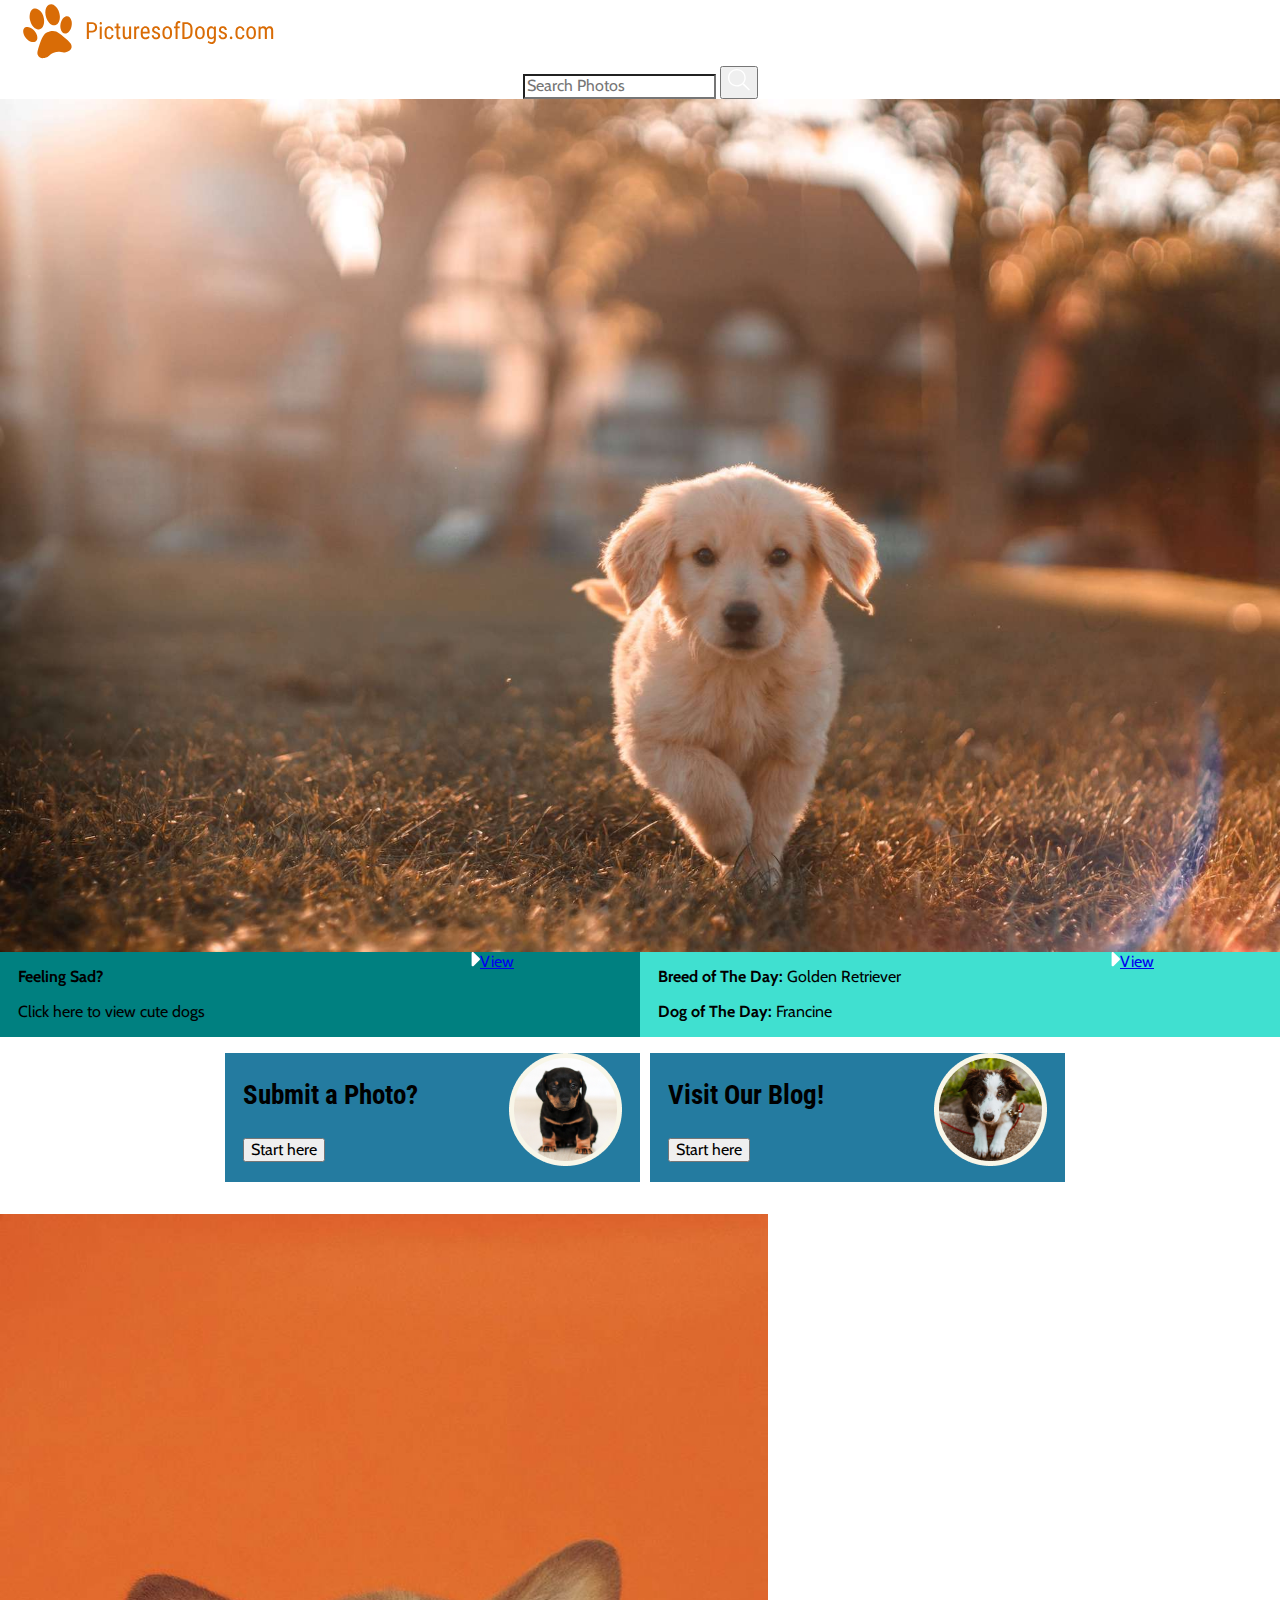
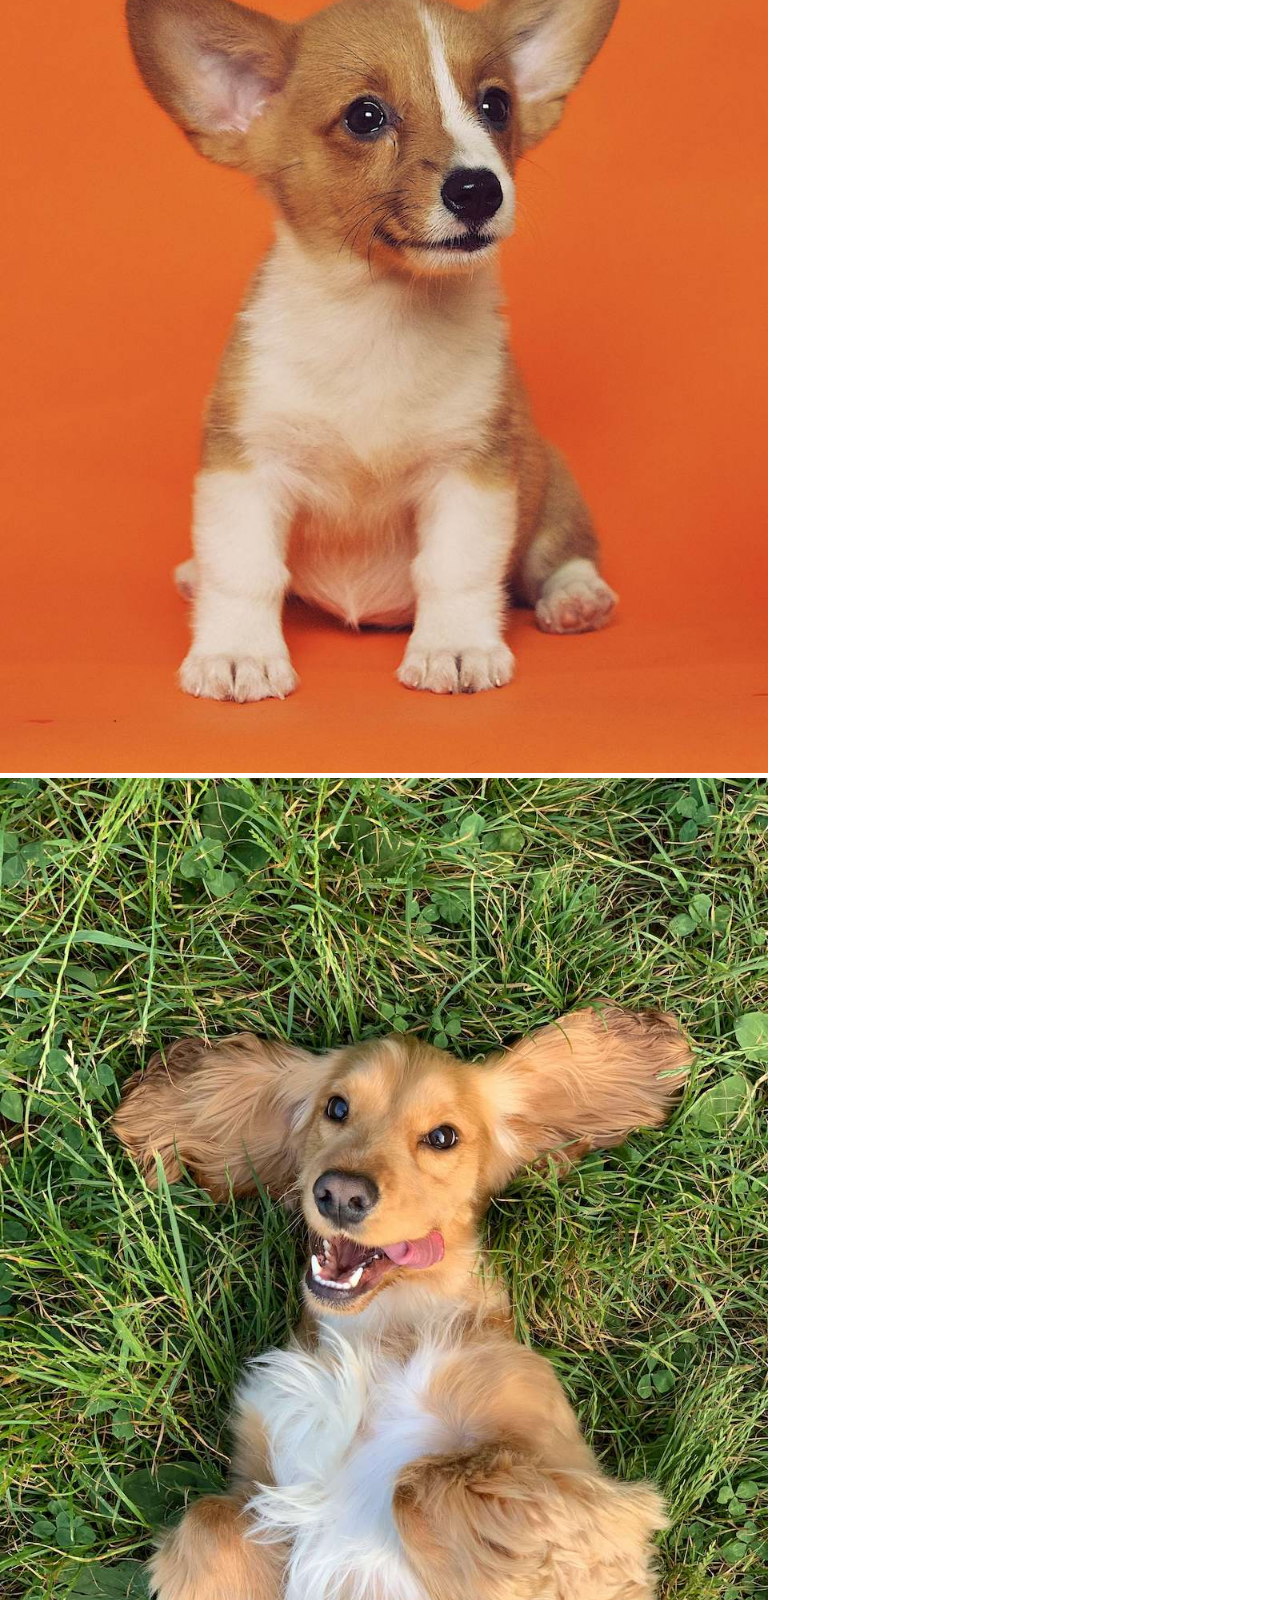
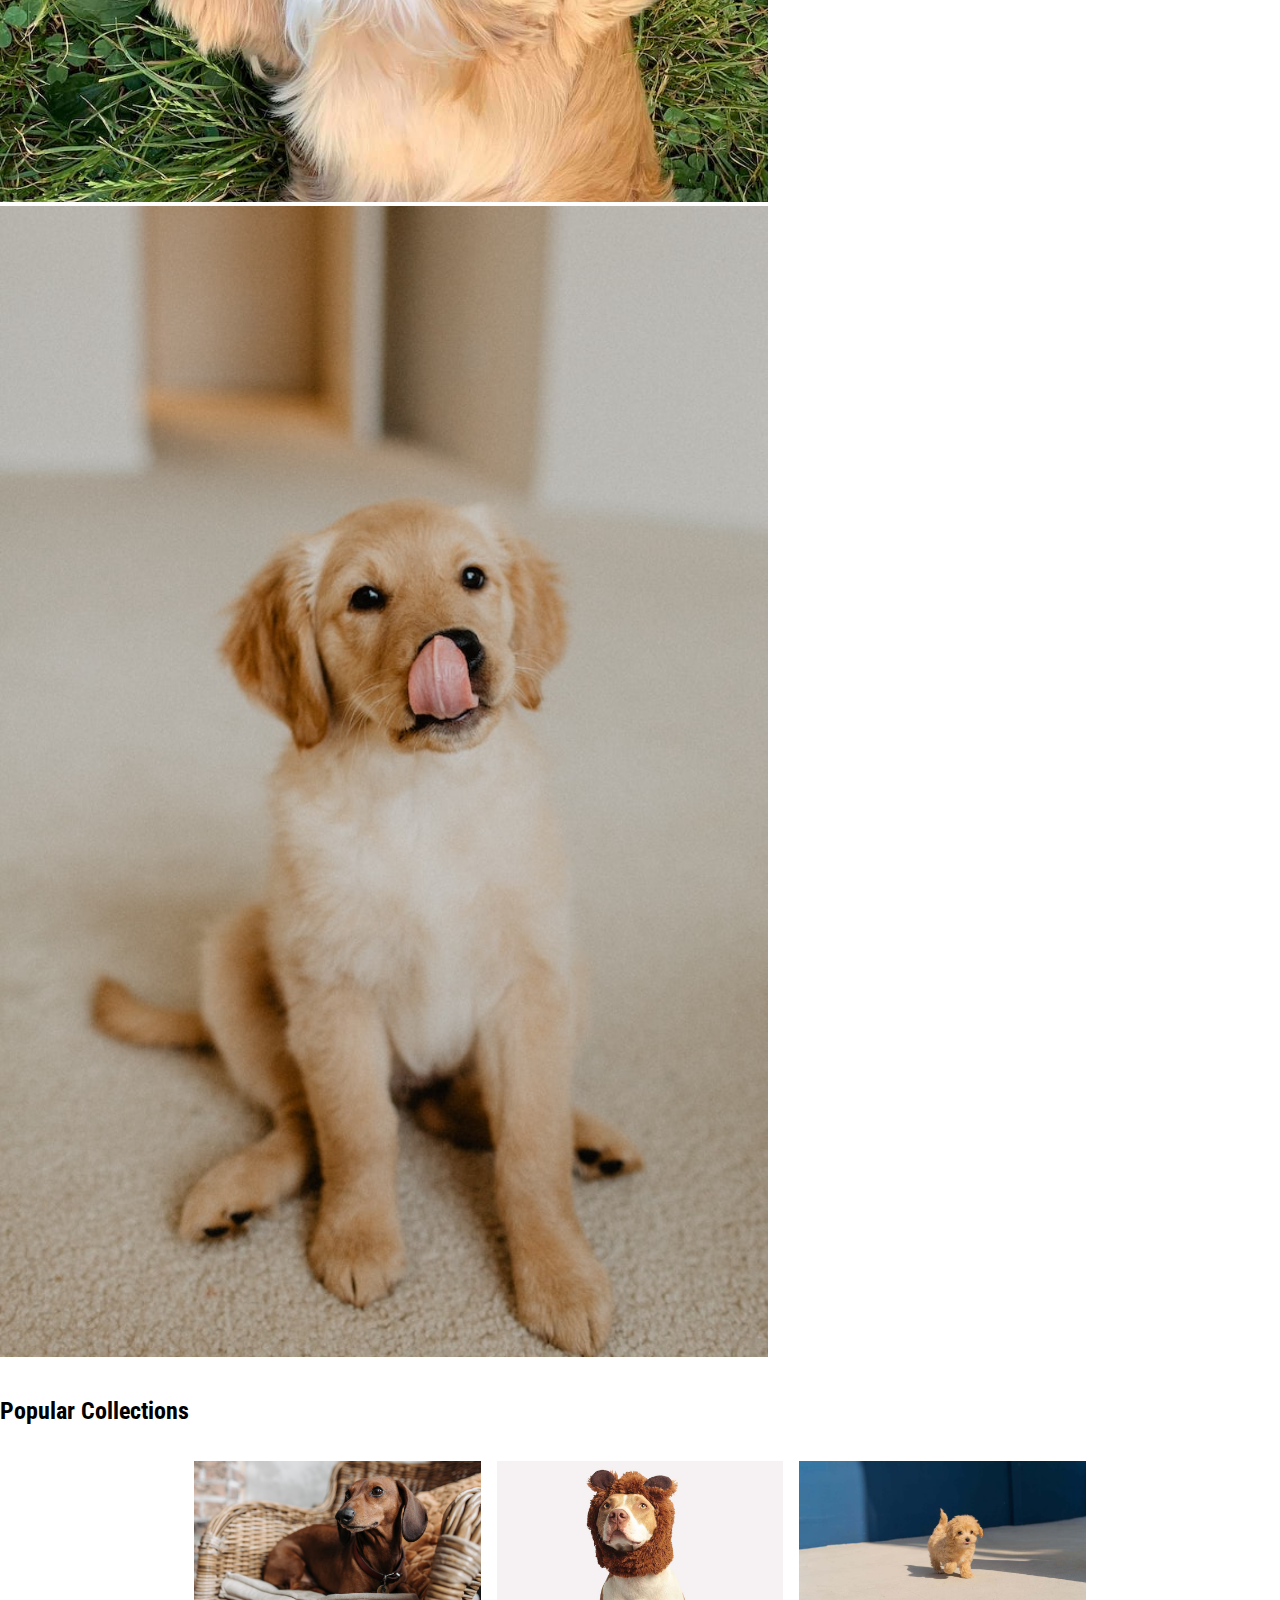
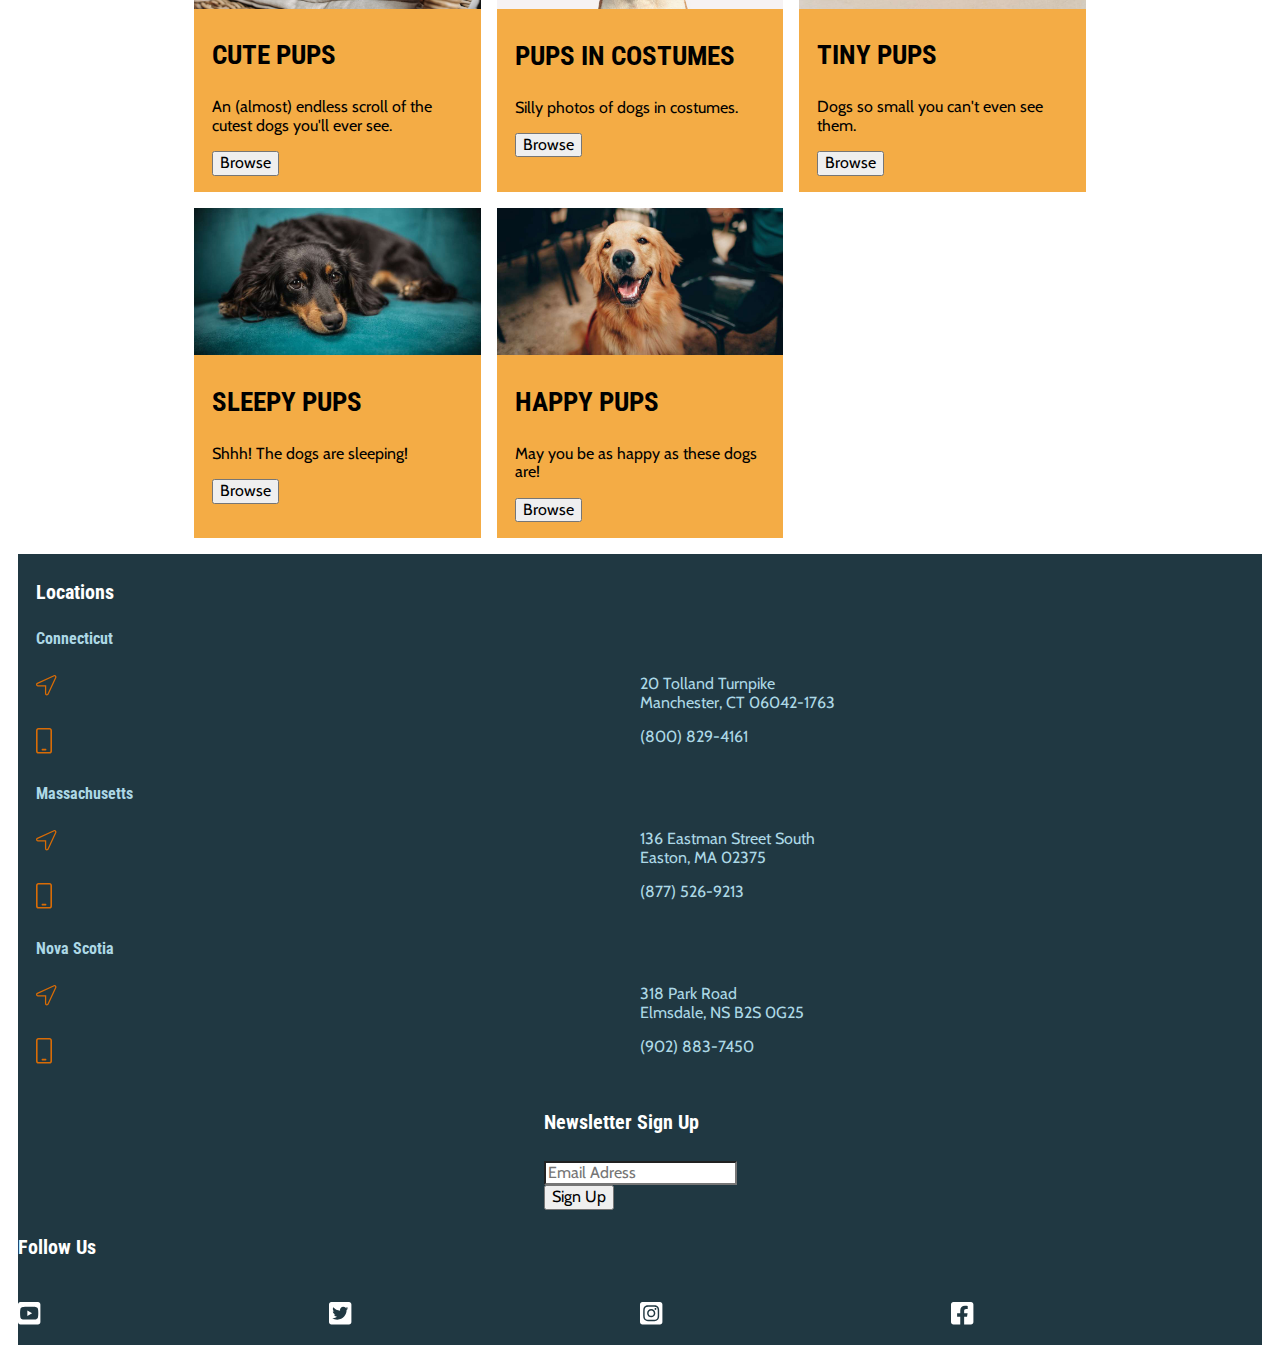
==== commit d72656c2: "Media Queries" ====
--- a/deploy/index.html
+++ b/deploy/index.html
@@ -48,7 +48,7 @@
         <div class="container">
           <div class="content">
             <div class="text">
-              <p><strong>Feeling Sad?</strong></p><br>
+              <p><strong>Feeling Sad?</strong></p>
               <p>Click here to view cute dogs</p>
             </div>
             <a href="#"><img src="img/icon/arrow.svg" alt="arrow">View</a> <!--Add Link?-->
@@ -60,7 +60,7 @@
         <div class="container banners-2">
             <div class="content">
               <div class=text>
-                <p><strong>Breed of The Day: </strong>Golden Retriever</p><br>
+                <p><strong>Breed of The Day: </strong>Golden Retriever</p>
                 <p><strong>Dog of The Day: </strong>Francine</p>
               </div>
                 <a href="#"><img src="img/icon/arrow.svg" alt="arrow">View</a> <!--Add Link?-->
@@ -71,39 +71,37 @@
       </section>
 
     <!--Start Here-->
-    <!--I cant get this section to display vertically for mobile view!-->
-    <!--I also can't get the info to display side by side-->
     <section class="start-here">
 
-        <div class="container card-1">
-          <div class="content">
-            <div class="sub-content">
-              <h3>Want to Submit a Photo?</h3>
-              <button onclick="">Start here</button>
-            </div>
-            <img src="img/cards/puppy.png" alt=puppy> 
-          </div>
-        </div>
-
-    <div class="container card-2">
-      <div class="content">
-        <div class="sub-content">
-          <h3>Visit Our Blog!</h3>
-          <button onclick="">Start here</button>
-        </div>
-        <img src="img/cards/collie.png" alt=collie> 
-      </div>
-    </div>
+      <div class="container card-1">
+        <div class="content">
+          <div class="sub-content">
+            <h3>Submit a Photo?</h3>
+            <button onclick="">Start here</button>
+          </div>
+          <img src="img/cards/puppy.png" alt=puppy> 
+        </div>
+      </div>
+
+      <div class="container card-2">
+        <div class="content">
+          <div class="sub-content">
+            <h3>Visit Our Blog!</h3>
+            <button onclick="">Start here</button>
+          </div>
+          <img src="img/cards/collie.png" alt=collie> 
+        </div>
+      </div>
 
     </section>
   
     <!--Photo Grid-->
-    <!--Confused on how to exclude the third image,, honestly it's possible i dont understand grids at all-->
+    <!--Confused on how to exclude the third image-->
     <section class="photo-grid">
       <ul>
-        <li><img src="img/hero/corgi.jpg" alt="corgi puppy"/></li>
-        <li><img src="img/hero/silly.jpg" alt="dauchsund with his tounge out"/></li>
-        <li><img src="img/hero/tounge.jpg" alt="dog licking their nose"/></li>
+        <li class="image-1"><img src="img/hero/corgi.jpg" alt="corgi puppy"/></li>
+        <li class="image-2"><img src="img/hero/silly.jpg" alt="dauchsund with his tounge out"/></li>
+        <li class="image-3"><img src="img/hero/tounge.jpg" alt="dog licking their nose"/></li>
       </ul>
     </section>
   
@@ -113,70 +111,75 @@
       <div class="content">
         <h2>Popular Collections</h2>
       </div>
-    
-      <article class="collections-1">
-          <img src="img/cards/cute.jpg" alt="cute dauchsund puppy"/>
-          <div class="container">
-            <div class="content">
-              <h3>CUTE PUPS</h3>
-              <p>An (almost) endless scroll of the cutest dogs you'll ever see.</p>
-              <button onclick="">Browse</button>
-            </div>
-          </div>
-      </article>
-
-      <article class="collections-2">
-          <img src="img/cards/costume.jpg" alt="dog in a costume"/>
-          <div class="container">
-            <div class="content">
-              <h3>PUPS IN COSTUMES</h3>
-              <p>Silly photos of dogs in costumes.</p>
-              <button onclick="">Browse</button>
-            </div>
-          </div>
-      </article>
-
-      <article class="collections-3">
-          <img src="img/cards/tiny.jpg" alt="tiny dog"/>
-          <div class="container">
-            <div class="content">
-              <h3>TINY PUPS</h3>
-              <p>Dogs so small you can't even see them.</p>
-              <button onclick="">Browse</button>
-            </div>
-          </div>
-      </article>
-
-      <article class="collections-4">
-          <img src="img/cards/sleepy.jpg" alt="sleeping dog"/>
-          <div class="container">
-            <div class="content">
-              <h3>SLEEPY PUPS</h3>
-              <p>Shhh! The dogs are sleeping!</p>
-              <button onclick="">Browse</button>
-            </div>
-          </div>
-      </article>
+
+      <section class="cards">
+        <article class="collections-1">
+            <img src="img/cards/cute.jpg" alt="cute dauchsund puppy"/>
+            <div class="container">
+              <div class="content">
+                <h3>CUTE PUPS</h3>
+                <p>An (almost) endless scroll of the cutest dogs you'll ever see.</p>
+                <button onclick="">Browse</button>
+              </div>
+            </div>
+        </article>
+
+        <article class="collections-2">
+            <img src="img/cards/costume.jpg" alt="dog in a costume"/>
+            <div class="container">
+              <div class="content">
+                <h3>PUPS IN COSTUMES</h3>
+                <p>Silly photos of dogs in costumes.</p>
+                <button onclick="">Browse</button>
+              </div>
+            </div>
+        </article>
+
+        <article class="collections-3">
+            <img src="img/cards/tiny.jpg" alt="tiny dog"/>
+            <div class="container">
+              <div class="content">
+                <h3>TINY PUPS</h3>
+                <p>Dogs so small you can't even see them.</p>
+                <button onclick="">Browse</button>
+              </div>
+            </div>
+        </article>
+
+        <article class="collections-4">
+            <img src="img/cards/sleepy.jpg" alt="sleeping dog"/>
+            <div class="container">
+              <div class="content">
+                <h3>SLEEPY PUPS</h3>
+                <p>Shhh! The dogs are sleeping!</p>
+                <button onclick="">Browse</button>
+              </div>
+            </div>
+        </article>
+        
+        <article class="collections-5">
+            <img src="img/cards/happy.jpg" alt="happy dog"/>
+            <div class="container">
+              <div class="content">
+                <h3>HAPPY PUPS</h3>
+                <p>May you be as happy as these dogs are!</p>
+                <button onclick="">Browse</button>
+              </div>
+          </div>
+        </article>
+      </section>
+
+
+    </section>
+
+    <!--footer-->
+    <!--Seems like this isn't working?-->
+     <!--To fix this I think I have to seperate in sections? idk. help!-->
+
+      <footer class="container">
+        <div class="content">
       
-      <article class="collections-5">
-          <img src="img/cards/happy.jpg" alt="happy dog"/>
-          <div class="container">
-            <div class="content">
-              <h3>HAPPY PUPS</h3>
-              <p>May you be as happy as these dogs are!</p>
-              <button onclick="">Browse</button>
-            </div>
-        </div>
-      </article>
-
-    </section>
-
-    <!--footer-->
-    <!--Seems like this isn't working? cant get the background to span the whole size.  and for some reason the newsleter section is excluded?-->
-      <footer class="container">
-        <div class="content">
-      
-          <!--Was this the dumbest way to do this? should i have made a grid with columns and rows?-->
+        <!--Was this the dumbest way to do this? should i have made a grid with columns and rows?-->
         <div class="footer container">
           <div class="content">
             <h4>Locations</h4>
@@ -212,7 +215,7 @@
           </div>
         </div>
 
-        <div class="newsletter container footer">
+        <div class="newsletter footer">
           <div class="content">
             <h4>Newsletter Sign Up</h4>
             <form action="/action_page.php">
@@ -223,7 +226,7 @@
           </div>
         </div>
 
-        <div class="follow">
+        <div class="follow footer content">
           <h4>Follow Us</h4>
           <ul class="follow">
             <li><img src="img/logo/youtube.svg" alt="youtube icon"/></li>
--- a/deploy/css/styles.css
+++ b/deploy/css/styles.css
@@ -383,6 +383,7 @@
 body h4 {
   font-family: "Roboto Condensed", sans-serif;
   font-size: 20px;
+  color: white;
 }
 body h5 {
   font-family: "Roboto Condensed", sans-serif;
@@ -425,20 +426,30 @@
 ============= */
 .footer {
   display: grid;
+  background-color: #203842;
 }
 .footer ul {
   list-style: none;
   padding: 0;
 }
-@media md {
-  .footer {
-    grid-template-columns: 2, 1fr;
-  }
+
+.follow {
+  display: grid;
+}
+.follow ul {
+  list-style: none;
+  padding: 0;
+  display: grid;
+  grid-template-columns: repeat(4, 1fr);
 }
 
 /* =============
     Search
 ============= */
+.search {
+  text-align: center;
+}
+
 /* =============
     Hero
 ============= */
@@ -454,35 +465,60 @@
 /* =============
     Banners
 ============= */
+.banners {
+  display: grid;
+}
 .banners .content {
   display: grid;
-  grid-template-columns: 50% 50%;
-}
-
-.banners-1 {
+  grid-template-columns: 3fr 1fr;
+}
+.banners .banners-1 {
   background-color: teal;
 }
-
-.banners-2 {
+.banners .banners-2 {
   background-color: turquoise;
 }
+@media (min-width: 768px) {
+  .banners {
+    grid-template-columns: 3fr 5fr;
+  }
+}
+@media (min-width: 992px) {
+  .banners {
+    grid-template-columns: 50% 50%;
+  }
+}
 
 /* =============
     Start Here
 ============= */
 .start-here {
   display: grid;
-  grid-template-columns: 50% 50%;
-}
-.start-here .subcontent {
-  display: grid;
-  grid-template-columns: 50% 50%;
+  gap: 10px;
+}
+.start-here .content {
+  display: grid;
+  grid-template-columns: 3fr 1fr;
+  grid-template-areas: "img content";
+  margin-bottom: 1em;
 }
 .start-here .card-1 {
   background-color: #247BA0;
 }
 .start-here .card-2 {
   background-color: #247BA0;
+}
+@media (min-width: 768px) {
+  .start-here {
+    grid-template-columns: 50% 50%;
+    padding: 16px;
+  }
+}
+@media (min-width: 1200px) {
+  .start-here {
+    padding-left: 225px;
+    padding-right: 225px;
+  }
 }
 
 /* =============
@@ -496,18 +532,18 @@
   padding: 0;
 }
 @media (min-width: 768px) {
-  .photo-grid ul {
+  .photo-grid {
     display: grid;
     grid-template-columns: 50% auto;
   }
 }
 @media (min-width: 992px) {
-  .photo-grid ul {
+  .photo-grid {
     grid-template-columns: 60% auto;
   }
 }
 @media (min-width: 1200px) {
-  .photo-grid ul {
+  .photo-grid {
     grid-template-areas: "g1 g2" "g1 g3";
   }
 }
@@ -519,25 +555,46 @@
   width: 100%;
 }
 
-.collections-1 {
+.cards {
+  display: grid;
+  gap: 16px;
+  grid-template-rows: auto;
+}
+.cards .content {
+  margin-bottom: 1em;
+}
+.cards .collections-1 {
   background-color: #F4AC45;
 }
-
-.collections-2 {
+.cards .collections-2 {
   background-color: #F4AC45;
 }
-
-.collections-3 {
+.cards .collections-3 {
   background-color: #F4AC45;
 }
-
-.collections-4 {
+.cards .collections-4 {
   background-color: #F4AC45;
 }
-
-.collections-5 {
+.cards .collections-5 {
   background-color: #F4AC45;
 }
+@media (min-width: 768px) {
+  .cards {
+    grid-template-columns: 50% 50%;
+    padding: 16px;
+  }
+}
+@media (min-width: 992px) {
+  .cards {
+    grid-template-columns: repeat(3, 1fr);
+  }
+}
+@media (min-width: 1200px) {
+  .cards {
+    padding-left: 194px;
+    padding-right: 194px;
+  }
+}
 
 /* =============
     Locations
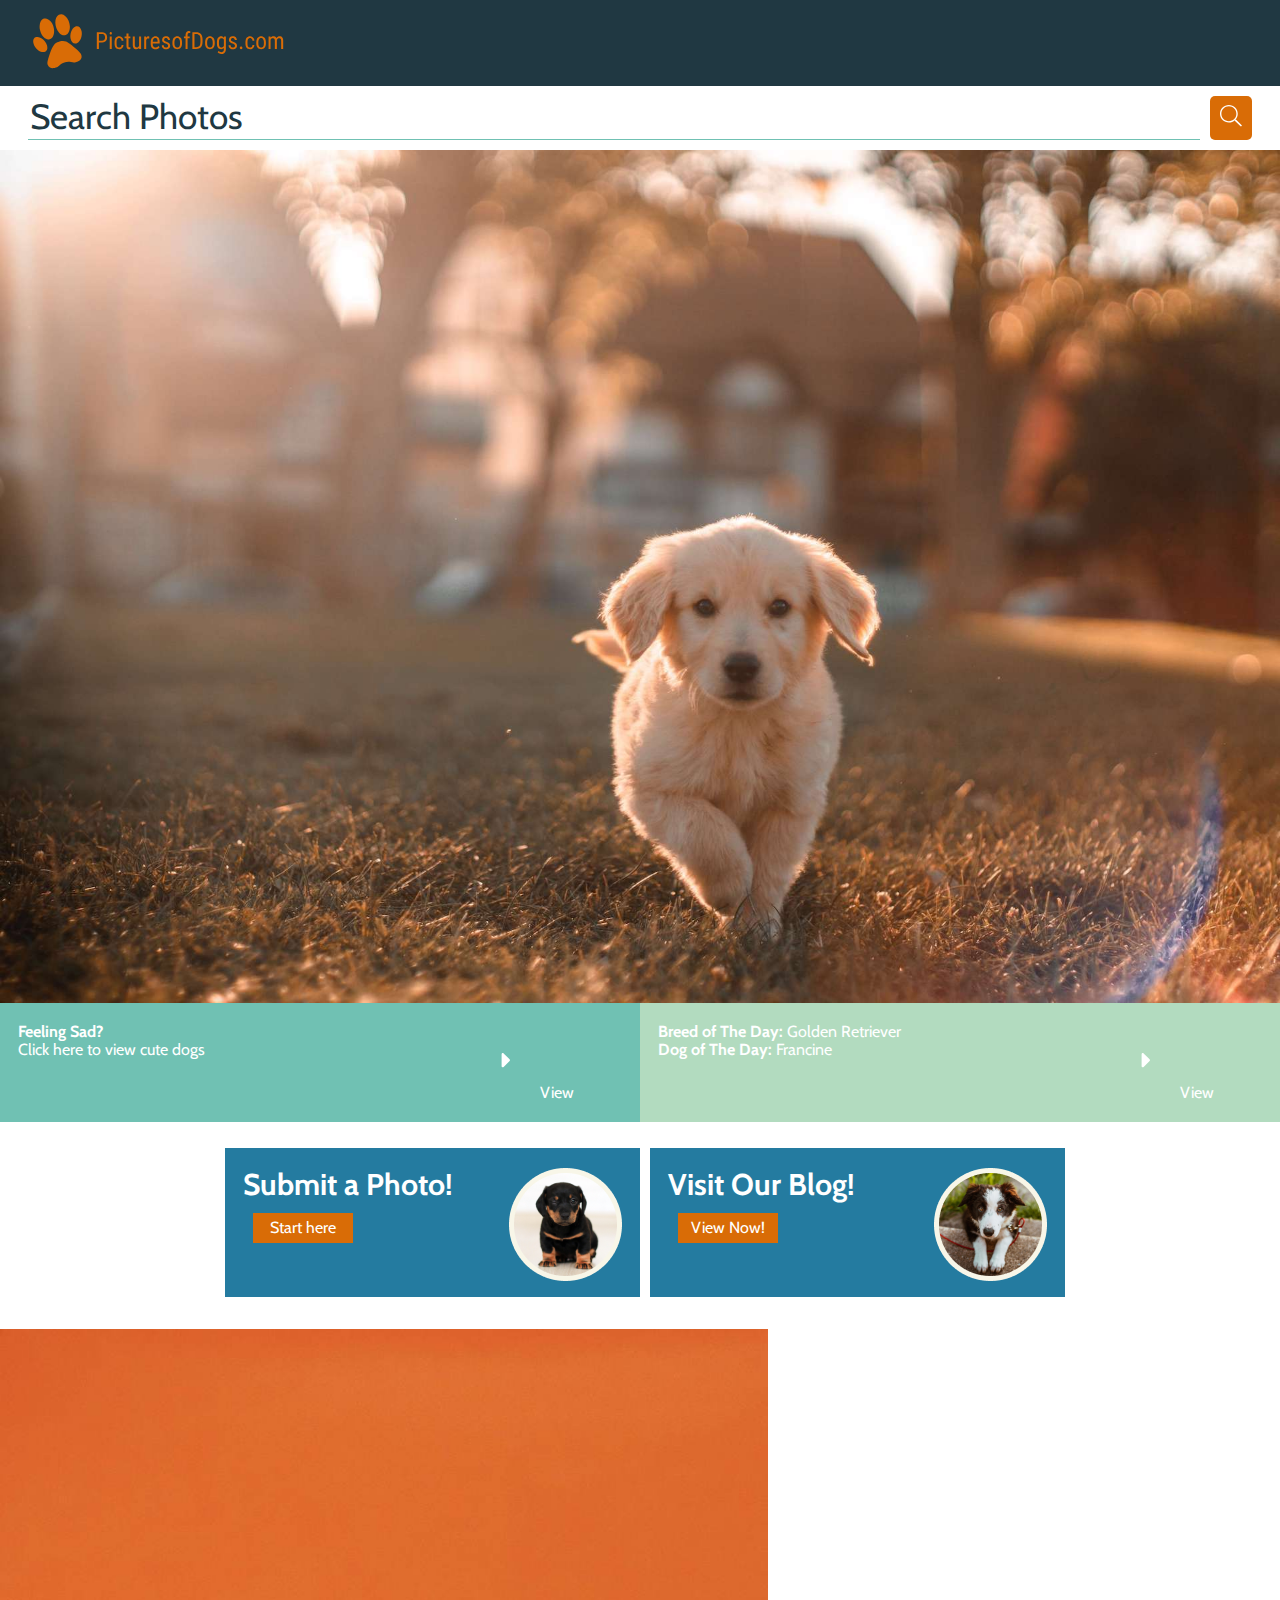
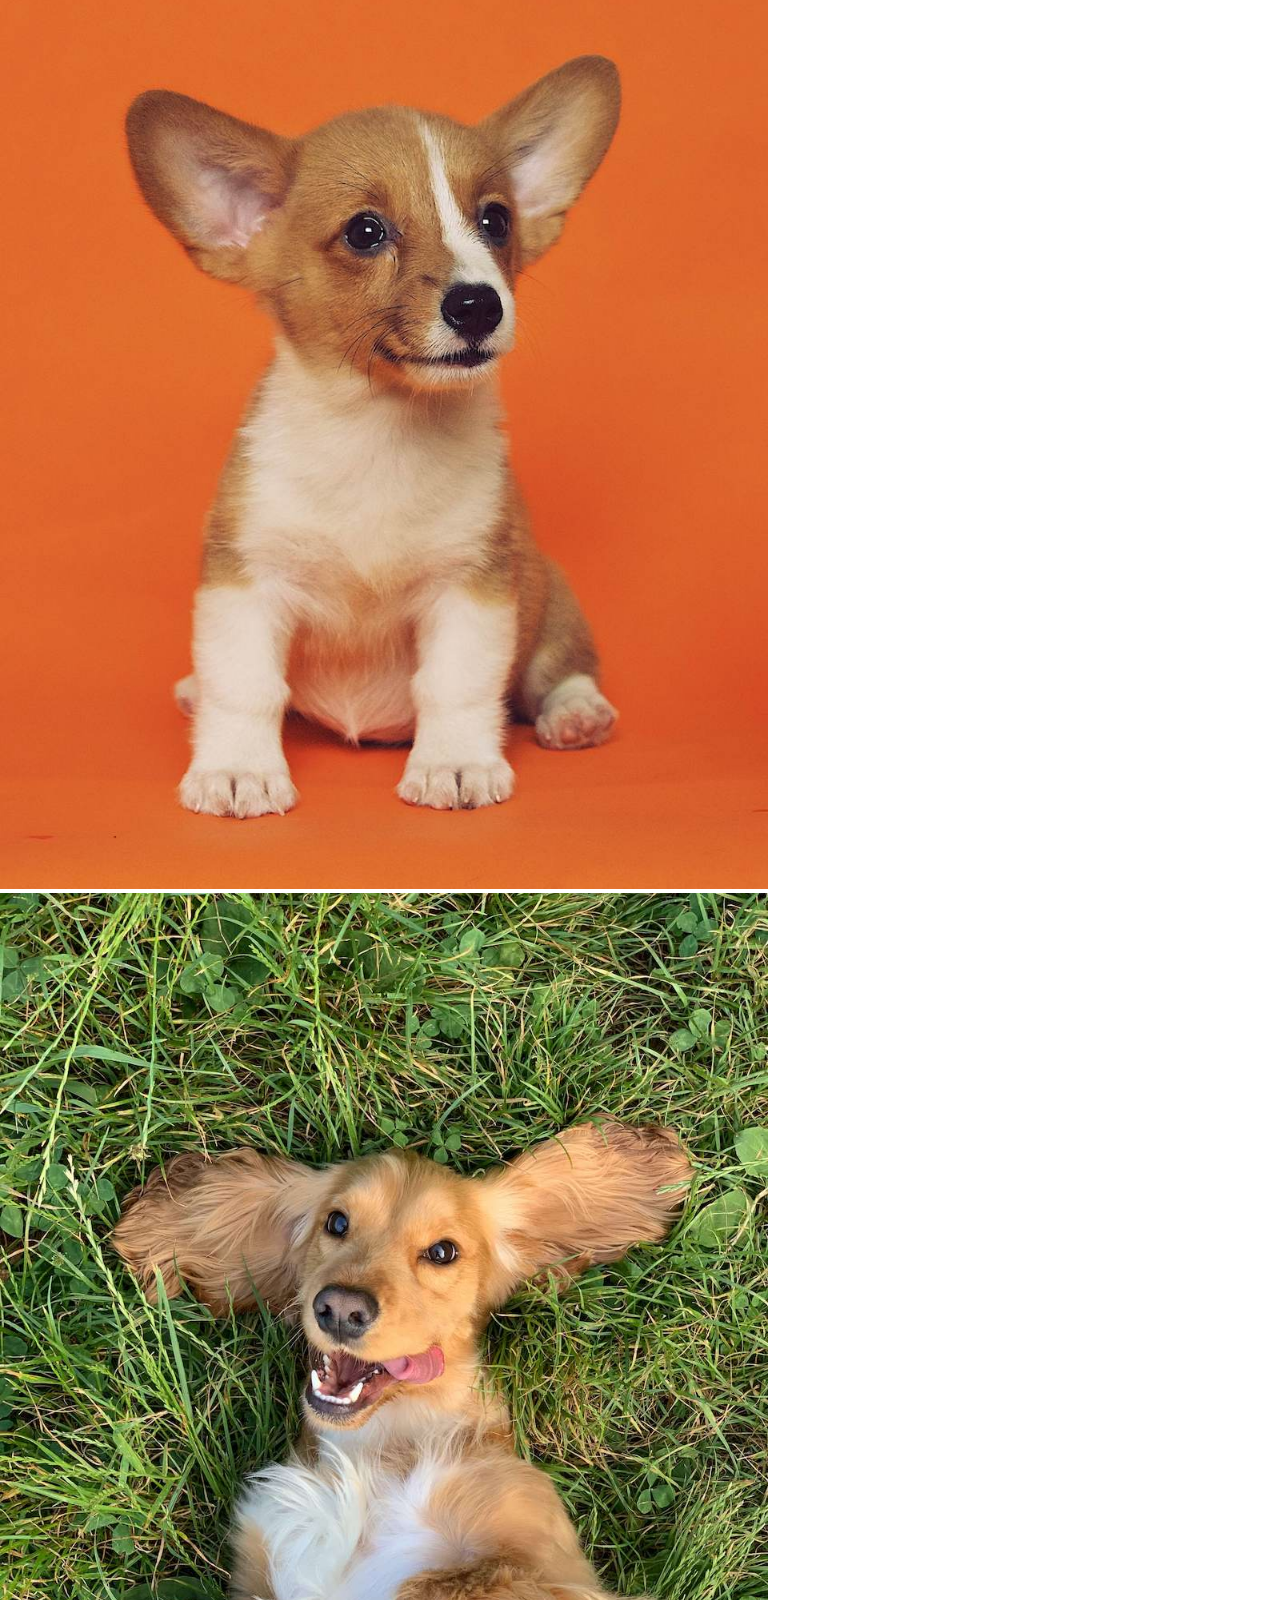
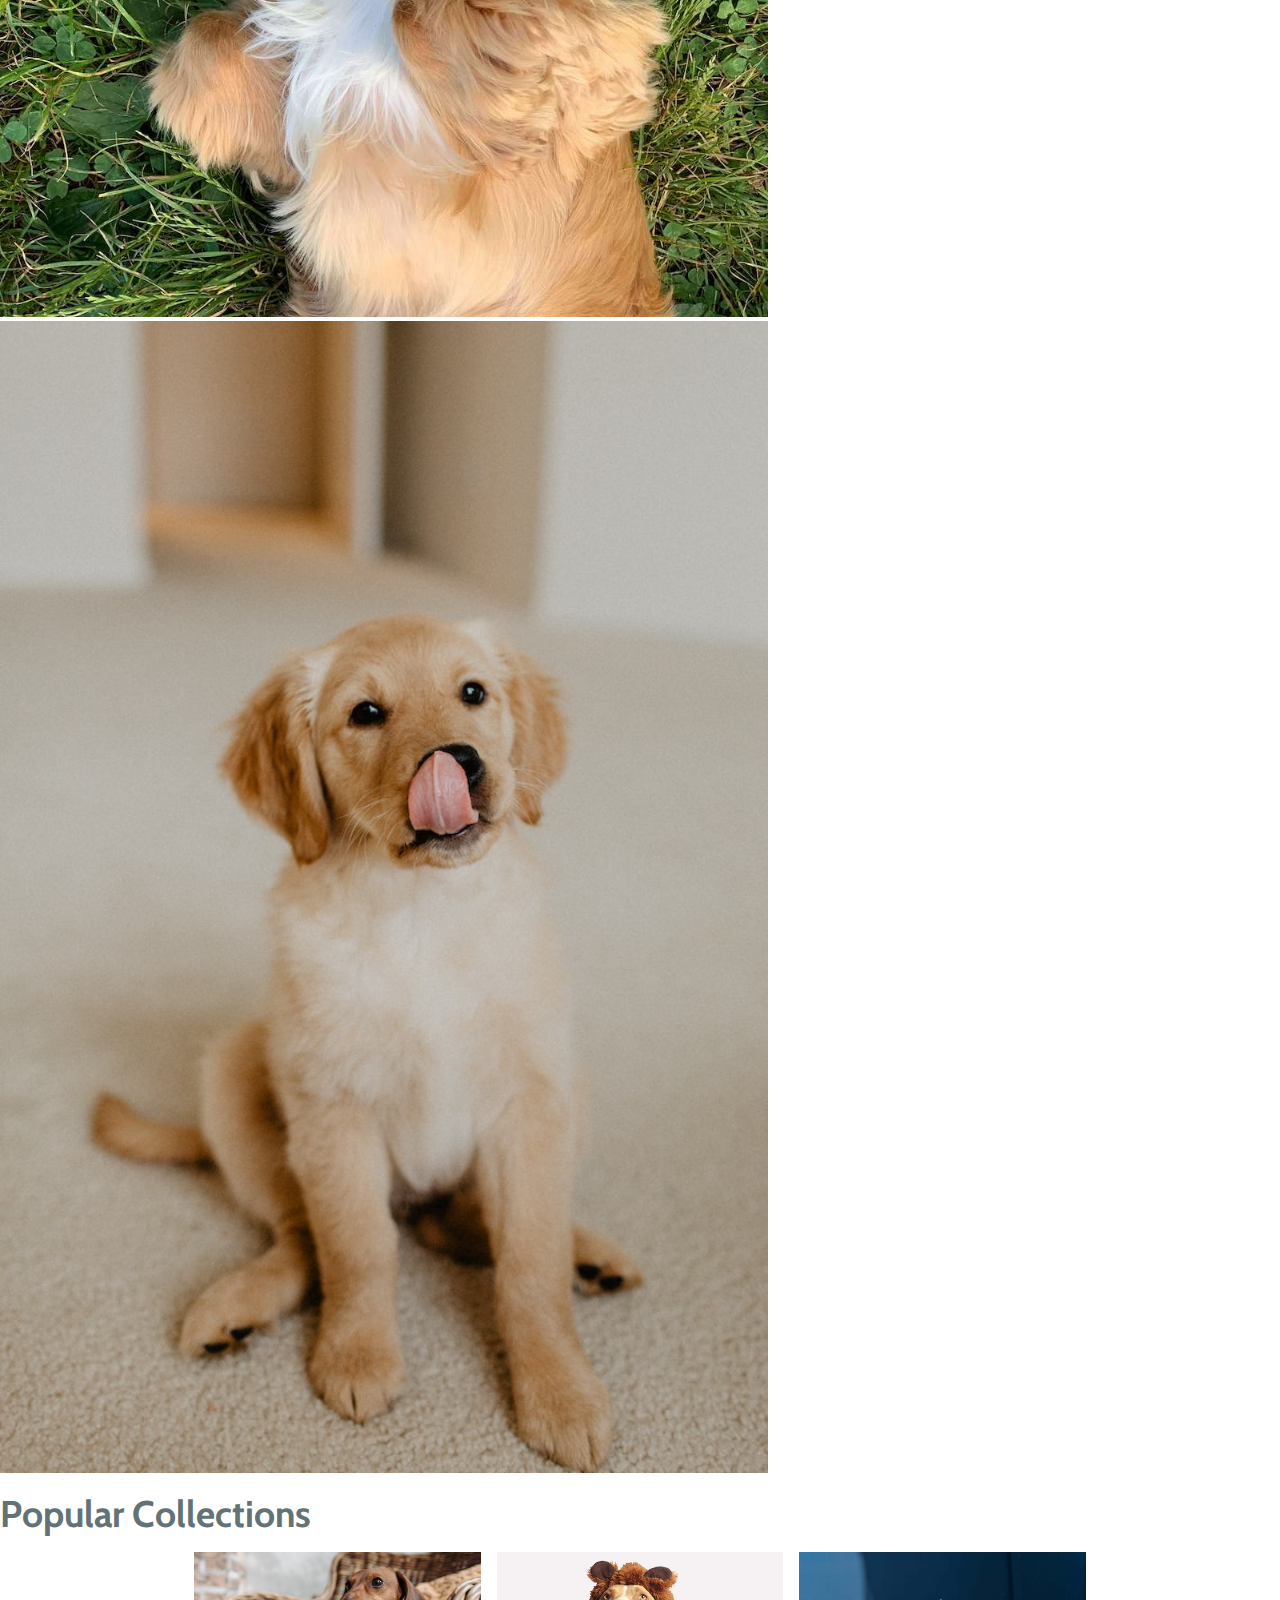
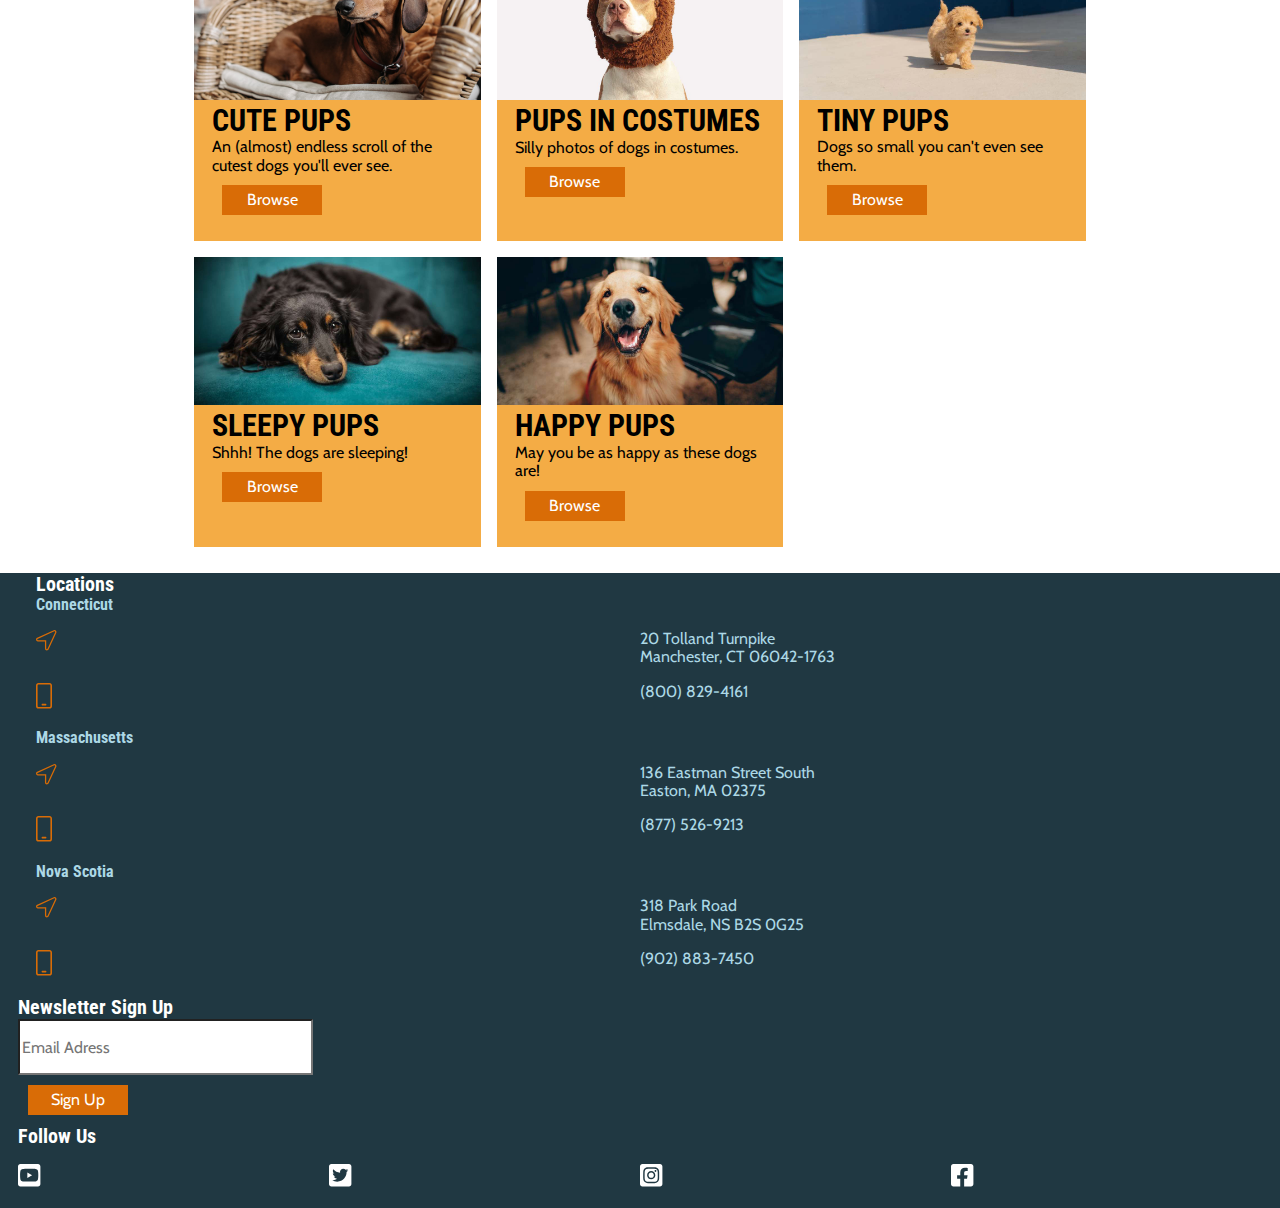
==== commit 85abf9f8: "Reskin 5" ====
--- a/deploy/index.html
+++ b/deploy/index.html
@@ -26,7 +26,7 @@
       <!--Search Bar-->
       <div class="search container">
         <div class="content">
-          <form action="/action_page.php">
+          <form action="#">
             <input type="text" placeholder="Search Photos" name="search">
             <button type="submit">
               <img src="img/icon/search.svg" alt="search icon">
@@ -76,7 +76,7 @@
       <div class="container card-1">
         <div class="content">
           <div class="sub-content">
-            <h3>Submit a Photo?</h3>
+            <h3>Submit a Photo!</h3>
             <button onclick="">Start here</button>
           </div>
           <img src="img/cards/puppy.png" alt=puppy> 
@@ -87,7 +87,7 @@
         <div class="content">
           <div class="sub-content">
             <h3>Visit Our Blog!</h3>
-            <button onclick="">Start here</button>
+            <button onclick="">View Now!</button>
           </div>
           <img src="img/cards/collie.png" alt=collie> 
         </div>
@@ -108,6 +108,7 @@
     <!--Popular Collections-->
     <section class="collections">
 
+      <!--Why isn't this indented?-->
       <div class="content">
         <h2>Popular Collections</h2>
       </div>
--- a/deploy/css/styles.css
+++ b/deploy/css/styles.css
@@ -369,16 +369,32 @@
 }
 body p {
   font-size: 16px;
+  margin: 0;
+}
+body h1, body h2, body h3, body h4, body h5 {
+  margin: 0;
 }
 body h1 {
   font-family: "Roboto Condensed", sans-serif;
 }
 body h2 {
-  font-family: "Roboto Condensed", sans-serif;
+  font-family: "Cabin", sans-serif;
+  font-size: 20px;
+  color: #637275;
+}
+@media (min-width: 992px) {
+  body h2 {
+    font-size: 37px;
+  }
 }
 body h3 {
   font-family: "Roboto Condensed", sans-serif;
-  font-size: 27px;
+  font-size: 22px;
+}
+@media (min-width: 768px) {
+  body h3 {
+    font-size: 30px;
+  }
 }
 body h4 {
   font-family: "Roboto Condensed", sans-serif;
@@ -421,16 +437,38 @@
 /* =============
     Header
 ============= */
+header {
+  background-color: #203842;
+  padding: 10px;
+}
+
 /* =============
     Footer
 ============= */
-.footer {
-  display: grid;
+footer {
   background-color: #203842;
-}
-.footer ul {
+  display: grid;
+}
+footer ul {
   list-style: none;
   padding: 0;
+}
+
+.newsletter button {
+  background-color: #D96C06;
+  border: none;
+  margin: 10px;
+  height: 30px;
+  width: 100px;
+  text-align: center;
+  color: white;
+}
+.newsletter button:hover {
+  cursor: pointer;
+}
+.newsletter input {
+  height: 50px;
+  width: 287px;
 }
 
 .follow {
@@ -449,6 +487,42 @@
 .search {
   text-align: center;
 }
+.search .content form {
+  display: flex;
+  margin: 10px;
+}
+.search .content form input {
+  width: 100%;
+  color: #203842;
+  font-size: 13px;
+  border: none;
+  border-bottom: 1px solid #70c1b3;
+}
+@media (min-width: 768px) {
+  .search .content form input {
+    font-size: 30px;
+  }
+}
+@media (min-width: 992px) {
+  .search .content form input {
+    font-size: 35px;
+  }
+}
+.search .content form ::placeholder {
+  color: #203842;
+}
+.search .content form ::ms-input-placeholder {
+  color: #203842;
+}
+.search .content form button {
+  background-color: #D96C06;
+  border: none;
+  border-radius: 5px;
+  padding: 5px;
+  padding-left: 10px;
+  padding-right: 10px;
+  margin-left: 10px;
+}
 
 /* =============
     Hero
@@ -471,12 +545,25 @@
 .banners .content {
   display: grid;
   grid-template-columns: 3fr 1fr;
+  padding-top: 20px;
+  padding-bottom: 20px;
+}
+.banners .content a {
+  color: white;
+  text-decoration: none;
+}
+.banners .content a img {
+  display: inline-block;
+  margin: 30px;
+}
+.banners p {
+  color: white;
 }
 .banners .banners-1 {
-  background-color: teal;
+  background-color: #70c1b3;
 }
 .banners .banners-2 {
-  background-color: turquoise;
+  background-color: #b2dbbf;
 }
 @media (min-width: 768px) {
   .banners {
@@ -493,6 +580,7 @@
     Start Here
 ============= */
 .start-here {
+  margin-top: 10px;
   display: grid;
   gap: 10px;
 }
@@ -502,11 +590,32 @@
   grid-template-areas: "img content";
   margin-bottom: 1em;
 }
+.start-here .content h3 {
+  font-family: "cabin";
+  color: white;
+}
+.start-here .content button {
+  background-color: #D96C06;
+  border: none;
+  margin: 10px;
+  height: 30px;
+  width: 100px;
+  text-align: center;
+  color: white;
+}
+.start-here .content button:hover {
+  cursor: pointer;
+}
+.start-here .content button img {
+  text-align: center;
+}
 .start-here .card-1 {
   background-color: #247BA0;
+  padding-top: 20px;
 }
 .start-here .card-2 {
   background-color: #247BA0;
+  padding-top: 20px;
 }
 @media (min-width: 768px) {
   .start-here {
@@ -559,9 +668,22 @@
   display: grid;
   gap: 16px;
   grid-template-rows: auto;
+  margin-bottom: 10px;
 }
 .cards .content {
   margin-bottom: 1em;
+}
+.cards button {
+  background-color: #D96C06;
+  border: none;
+  margin: 10px;
+  height: 30px;
+  width: 100px;
+  text-align: center;
+  color: white;
+}
+.cards button:hover {
+  cursor: pointer;
 }
 .cards .collections-1 {
   background-color: #F4AC45;
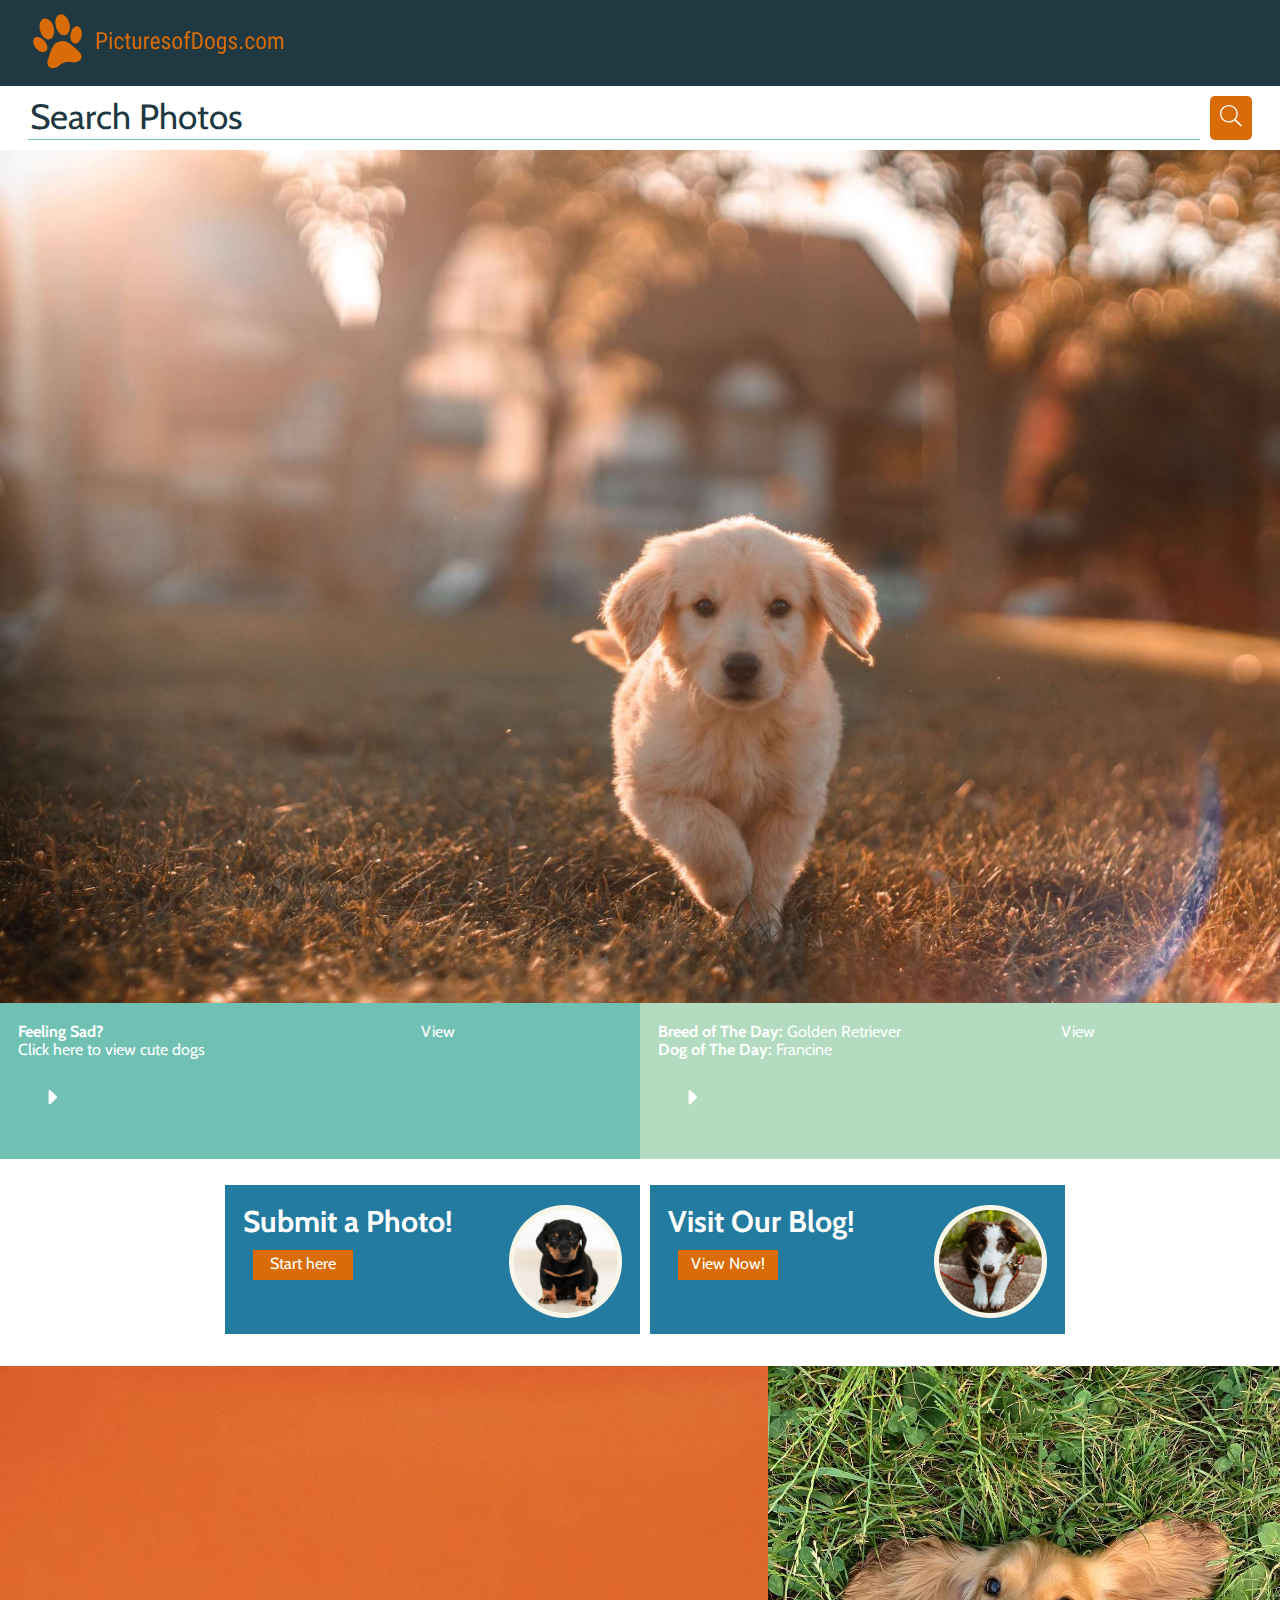
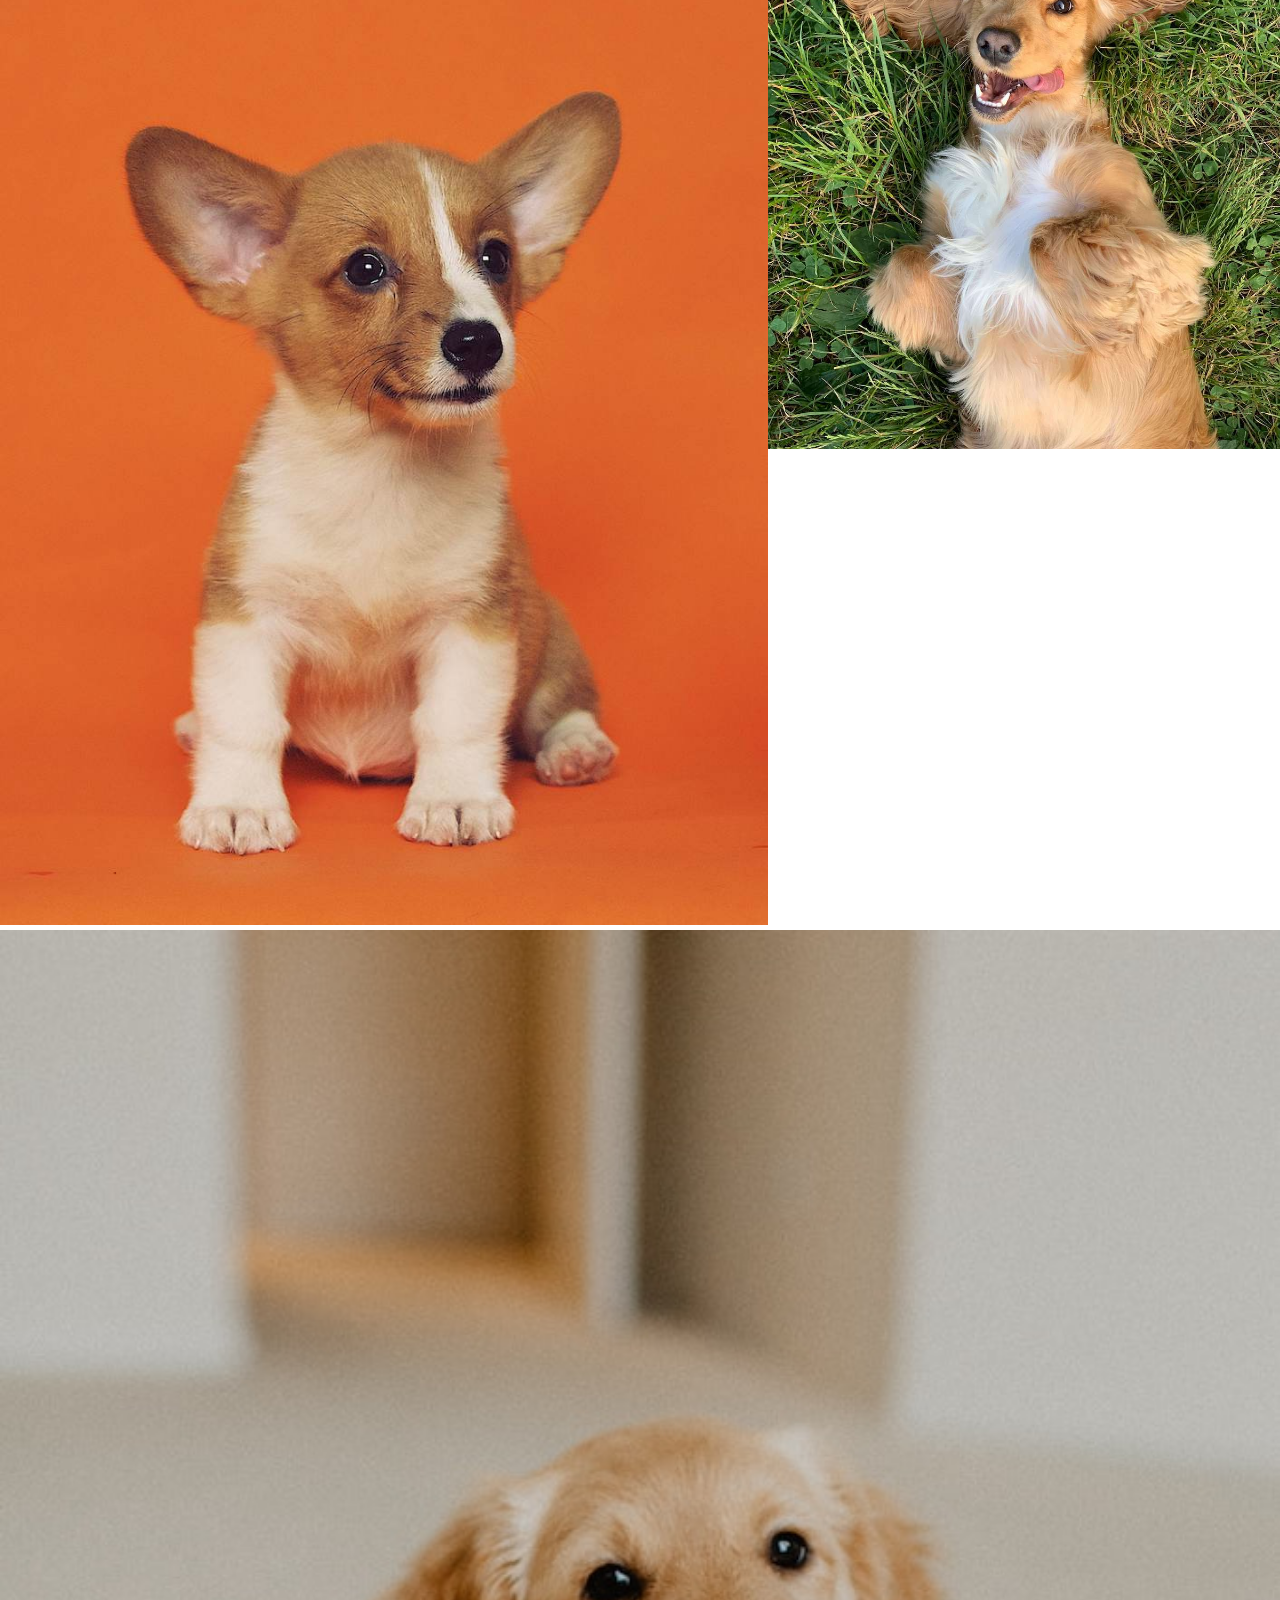
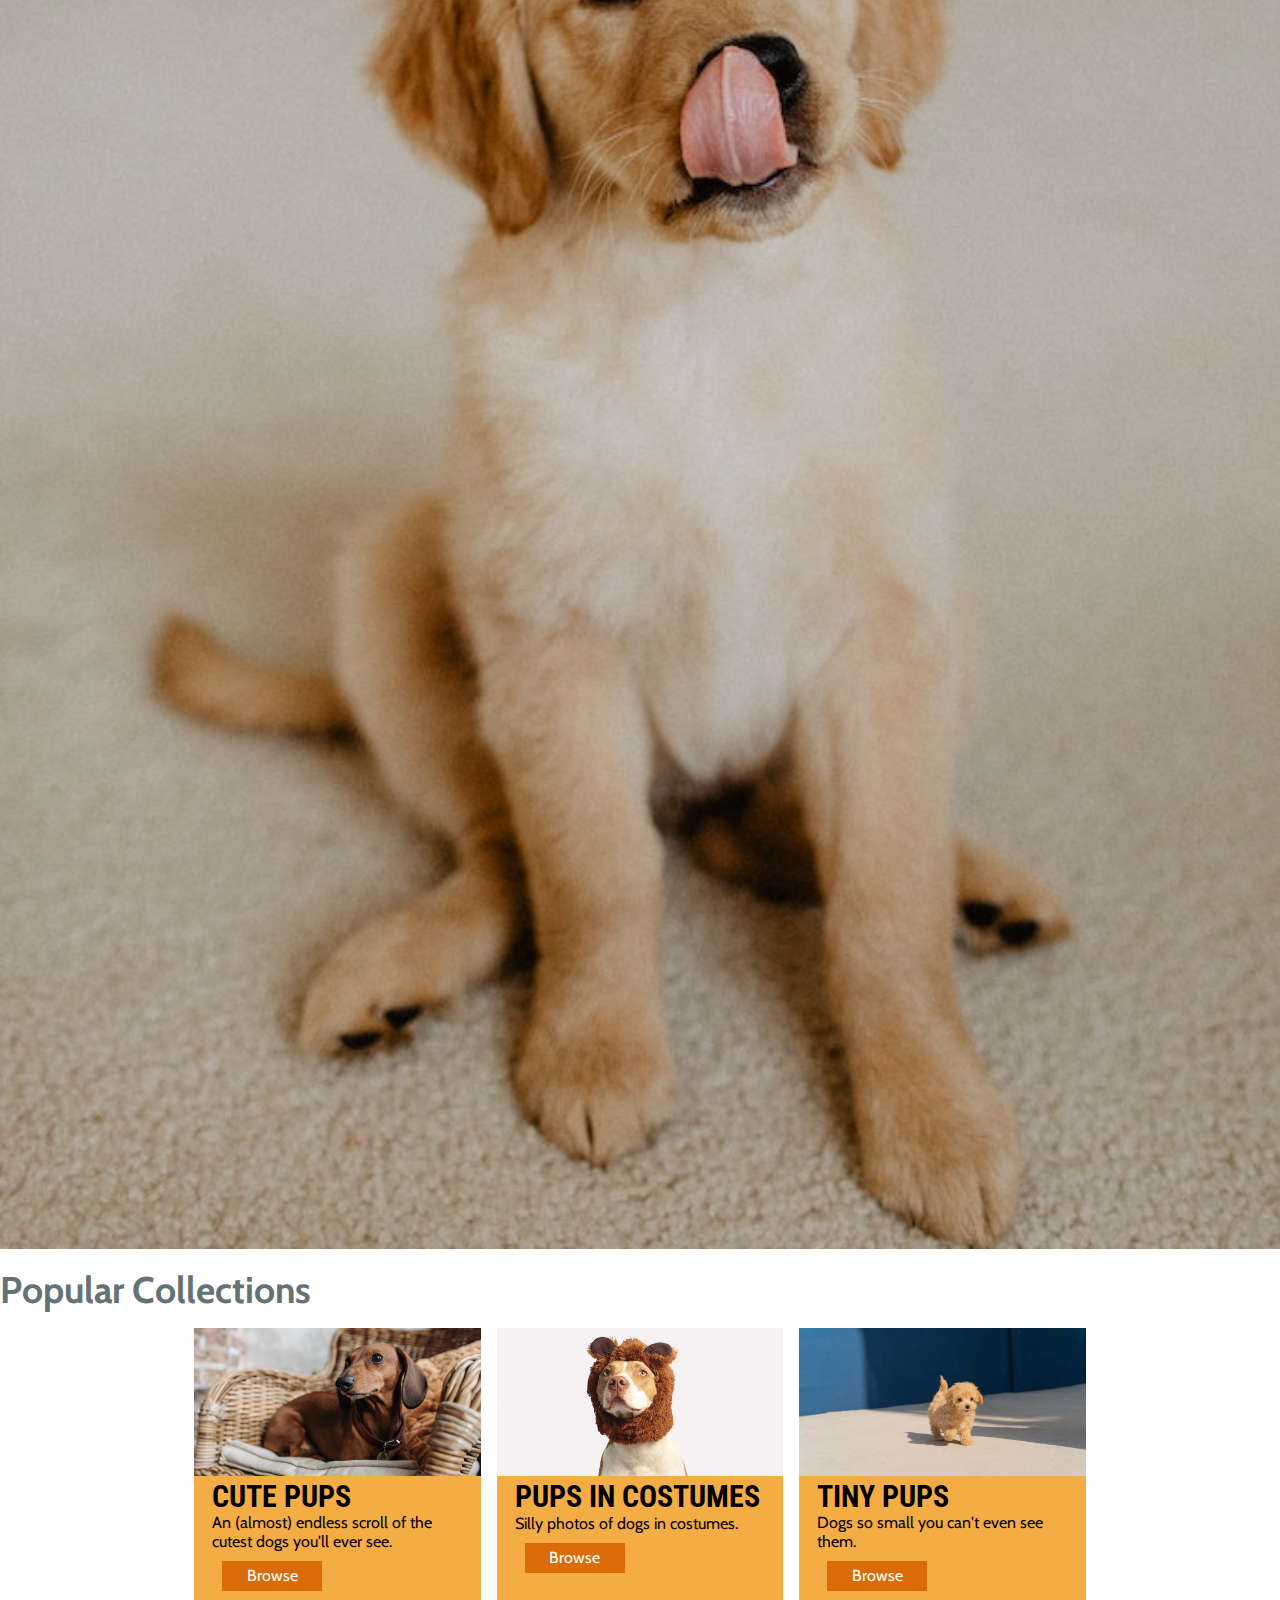
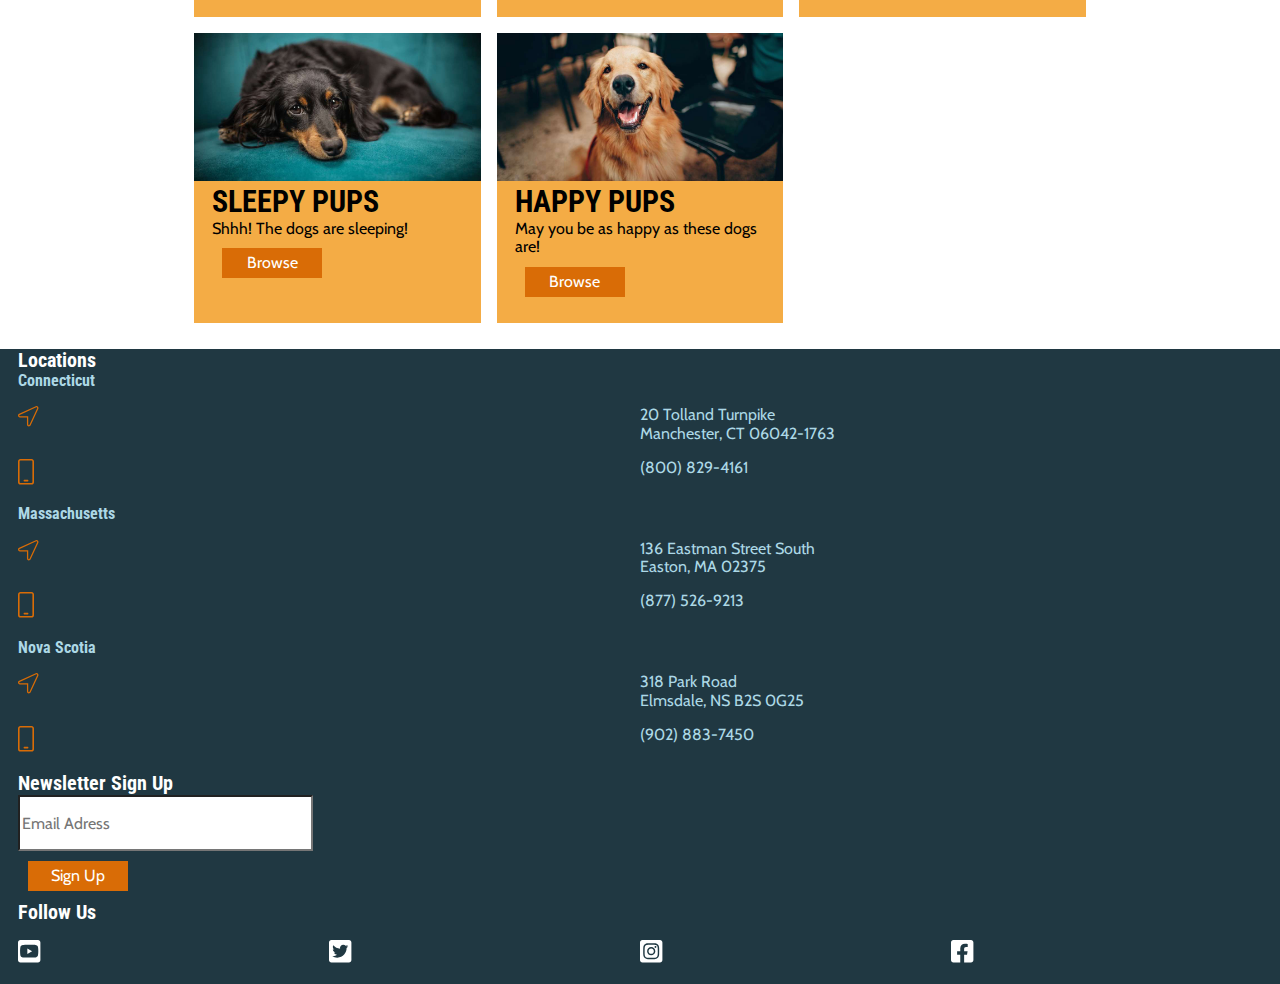
==== commit beb0228f: "HW 5/10" ====
--- a/deploy/index.html
+++ b/deploy/index.html
@@ -44,27 +44,25 @@
     <!--banners-->
     <section class="banners">
 
-      <div class="banners-1">
-        <div class="container">
+      <div class="banners-1 container">
+        <div class="content">
+          <div class="text">
+            <p><strong>Feeling Sad?</strong></p>
+            <p>Click here to view cute dogs</p>
+          </div class="arrow">
+            <p>View</p>
+            <a href="#"><img src="img/icon/arrow.svg" alt="arrow"></a>
+          </div>
+      </div>
+
+      <div class="banners-2 container">
           <div class="content">
-            <div class="text">
-              <p><strong>Feeling Sad?</strong></p>
-              <p>Click here to view cute dogs</p>
-            </div>
-            <a href="#"><img src="img/icon/arrow.svg" alt="arrow">View</a> <!--Add Link?-->
-          </div>
-        </div>
-      </div>
-
-      <div class="banners-2">
-        <div class="container banners-2">
-            <div class="content">
-              <div class=text>
-                <p><strong>Breed of The Day: </strong>Golden Retriever</p>
-                <p><strong>Dog of The Day: </strong>Francine</p>
-              </div>
-                <a href="#"><img src="img/icon/arrow.svg" alt="arrow">View</a> <!--Add Link?-->
-            </div>
+            <div class=text>
+              <p><strong>Breed of The Day: </strong>Golden Retriever</p>
+              <p><strong>Dog of The Day: </strong>Francine</p>
+            </div class="arrow">
+              <p>View</p>
+              <a href="#"><img src="img/icon/arrow.svg" alt="arrow"></a> 
           </div>
         </div>
 
@@ -114,6 +112,7 @@
       </div>
 
       <section class="cards">
+
         <article class="collections-1">
             <img src="img/cards/cute.jpg" alt="cute dauchsund puppy"/>
             <div class="container">
@@ -168,6 +167,7 @@
               </div>
           </div>
         </article>
+
       </section>
 
 
@@ -181,40 +181,41 @@
         <div class="content">
       
         <!--Was this the dumbest way to do this? should i have made a grid with columns and rows?-->
-        <div class="footer container">
-          <div class="content">
-            <h4>Locations</h4>
-              <h5>Connecticut</h5>
-              <ul class="locations">
-                <li><embed src="img/icon/location.svg" alt="location icon"/></li>
-                <li>20 Tolland Turnpike <br> Manchester, CT 06042-1763</li>
-              </ul>
-              <ul class="locations">
-                <li><embed src="img/icon/mobile.svg" alt="phone icon"/></li>
-                <li>(800) 829-4161</li>
-              </ul>
-
-              <h5>Massachusetts</h5>
-              <ul class="locations">
-                <li><embed src="img/icon/location.svg" alt="location icon"/></li>
-                <li>136 Eastman Street South <br> Easton,  MA 02375</li>
-              </ul>
-              <ul class="locations">
-                <li><embed src="img/icon/mobile.svg" alt="phone icon"/></li>
-                <li>(877) 526-9213</li>
-              </ul>
+      
+
+          <h4>Locations</h4>
+
+            <h5>Connecticut</h5>
+            <ul class="locations">
+              <li><embed src="img/icon/location.svg" alt="location icon"/></li>
+              <li>20 Tolland Turnpike <br> Manchester, CT 06042-1763</li>
+            </ul>
+            <ul class="locations">
+              <li><embed src="img/icon/mobile.svg" alt="phone icon"/></li>
+              <li>(800) 829-4161</li>
+            </ul>
+
+            <h5>Massachusetts</h5>
+            <ul class="locations">
+              <li><embed src="img/icon/location.svg" alt="location icon"/></li>
+              <li>136 Eastman Street South <br> Easton,  MA 02375</li>
+            </ul>
+            <ul class="locations">
+              <li><embed src="img/icon/mobile.svg" alt="phone icon"/></li>
+              <li>(877) 526-9213</li>
+            </ul>
               
-              <h5>Nova Scotia</h5>
-              <ul class="locations">
-                <li><embed src="img/icon/location.svg" alt="location icon"/></li>
-                <li>318 Park Road <br> Elmsdale, NS B2S 0G25</li>
-              </ul>
-              <ul class="locations">
-                <li><embed src="img/icon/mobile.svg" alt="phone icon"/></li>
-                <li>(902) 883-7450</li>
-              </ul>
-          </div>
-        </div>
+            <h5>Nova Scotia</h5>
+            <ul class="locations">
+              <li><embed src="img/icon/location.svg" alt="location icon"/></li>
+              <li>318 Park Road <br> Elmsdale, NS B2S 0G25</li>
+            </ul>
+            <ul class="locations">
+              <li><embed src="img/icon/mobile.svg" alt="phone icon"/></li>
+              <li>(902) 883-7450</li>
+            </ul>
+
+    
 
         <div class="newsletter footer">
           <div class="content">
--- a/deploy/css/styles.css
+++ b/deploy/css/styles.css
@@ -544,7 +544,7 @@
 }
 .banners .content {
   display: grid;
-  grid-template-columns: 3fr 1fr;
+  grid-template-columns: 2fr 1fr;
   padding-top: 20px;
   padding-bottom: 20px;
 }
@@ -555,6 +555,9 @@
 .banners .content a img {
   display: inline-block;
   margin: 30px;
+}
+.banners .content .arrow p {
+  display: none;
 }
 .banners p {
   color: white;
@@ -636,6 +639,14 @@
 .photo-grid img {
   width: 100%;
 }
+.photo-grid .image-3 {
+  display: none;
+}
+@media (min-width: 1200px) {
+  .photo-grid .image-3 {
+    display: block;
+  }
+}
 .photo-grid ul {
   list-style: none;
   padding: 0;
@@ -643,12 +654,27 @@
 @media (min-width: 768px) {
   .photo-grid {
     display: grid;
-    grid-template-columns: 50% auto;
+  }
+  .photo-grid .image-1 {
+    float: left;
+    width: 50%;
+  }
+  .photo-grid .image-2 {
+    float: right;
+    width: 50%;
   }
 }
 @media (min-width: 992px) {
   .photo-grid {
-    grid-template-columns: 60% auto;
+    display: grid;
+  }
+  .photo-grid .image-1 {
+    float: left;
+    width: 60%;
+  }
+  .photo-grid .image-2 {
+    float: right;
+    width: 40%;
   }
 }
 @media (min-width: 1200px) {
